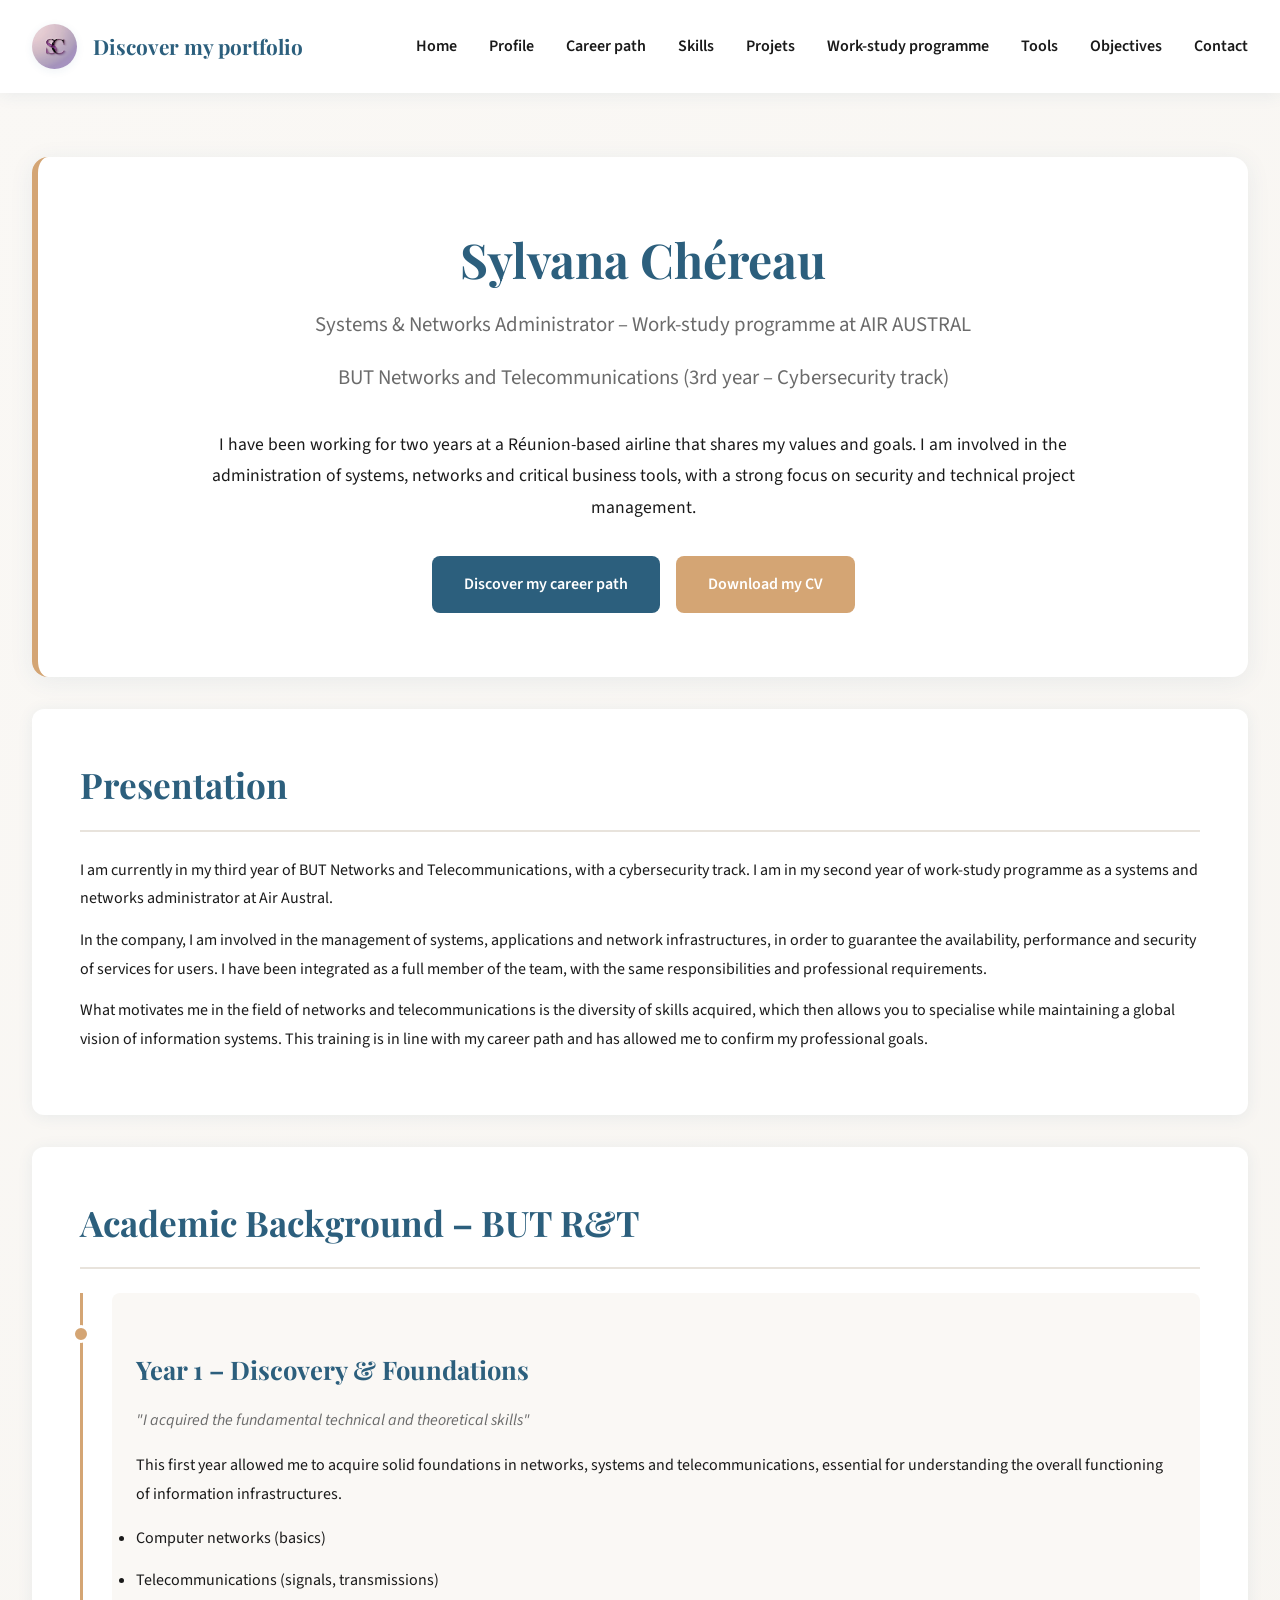
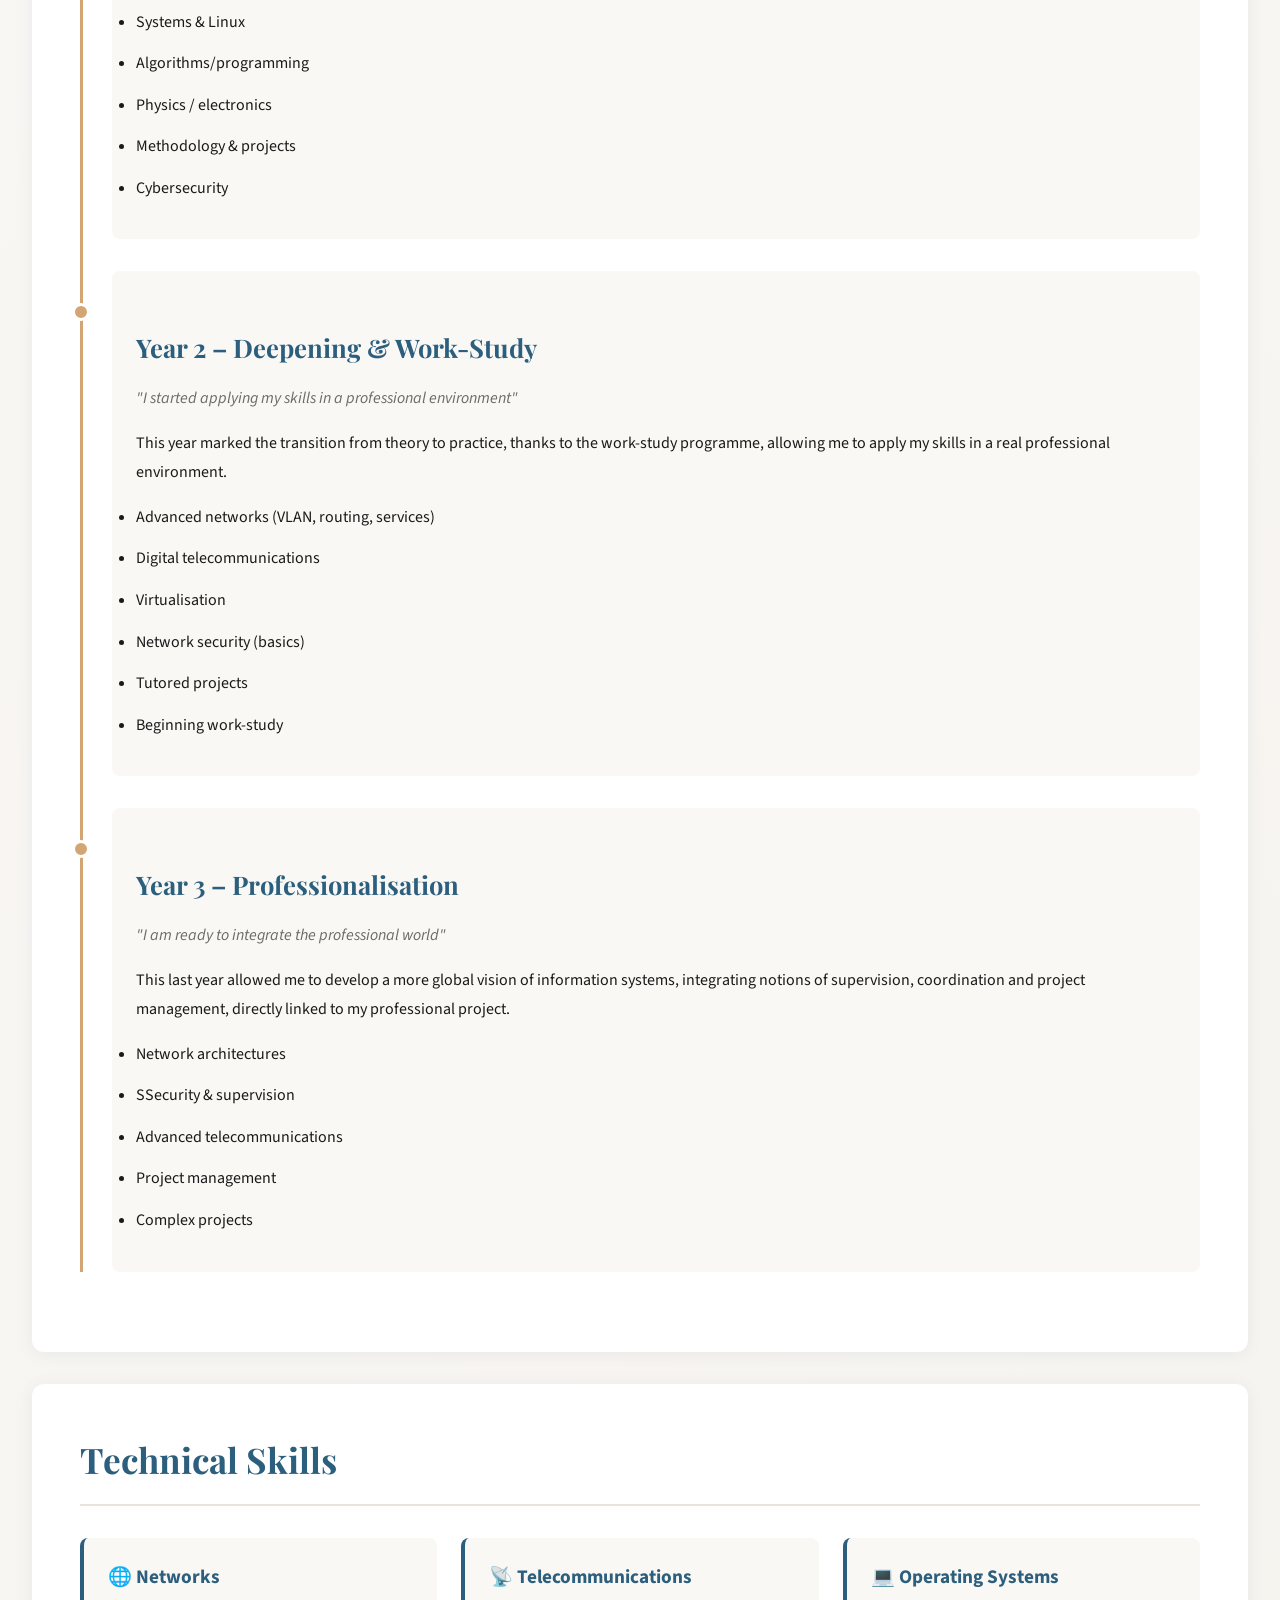
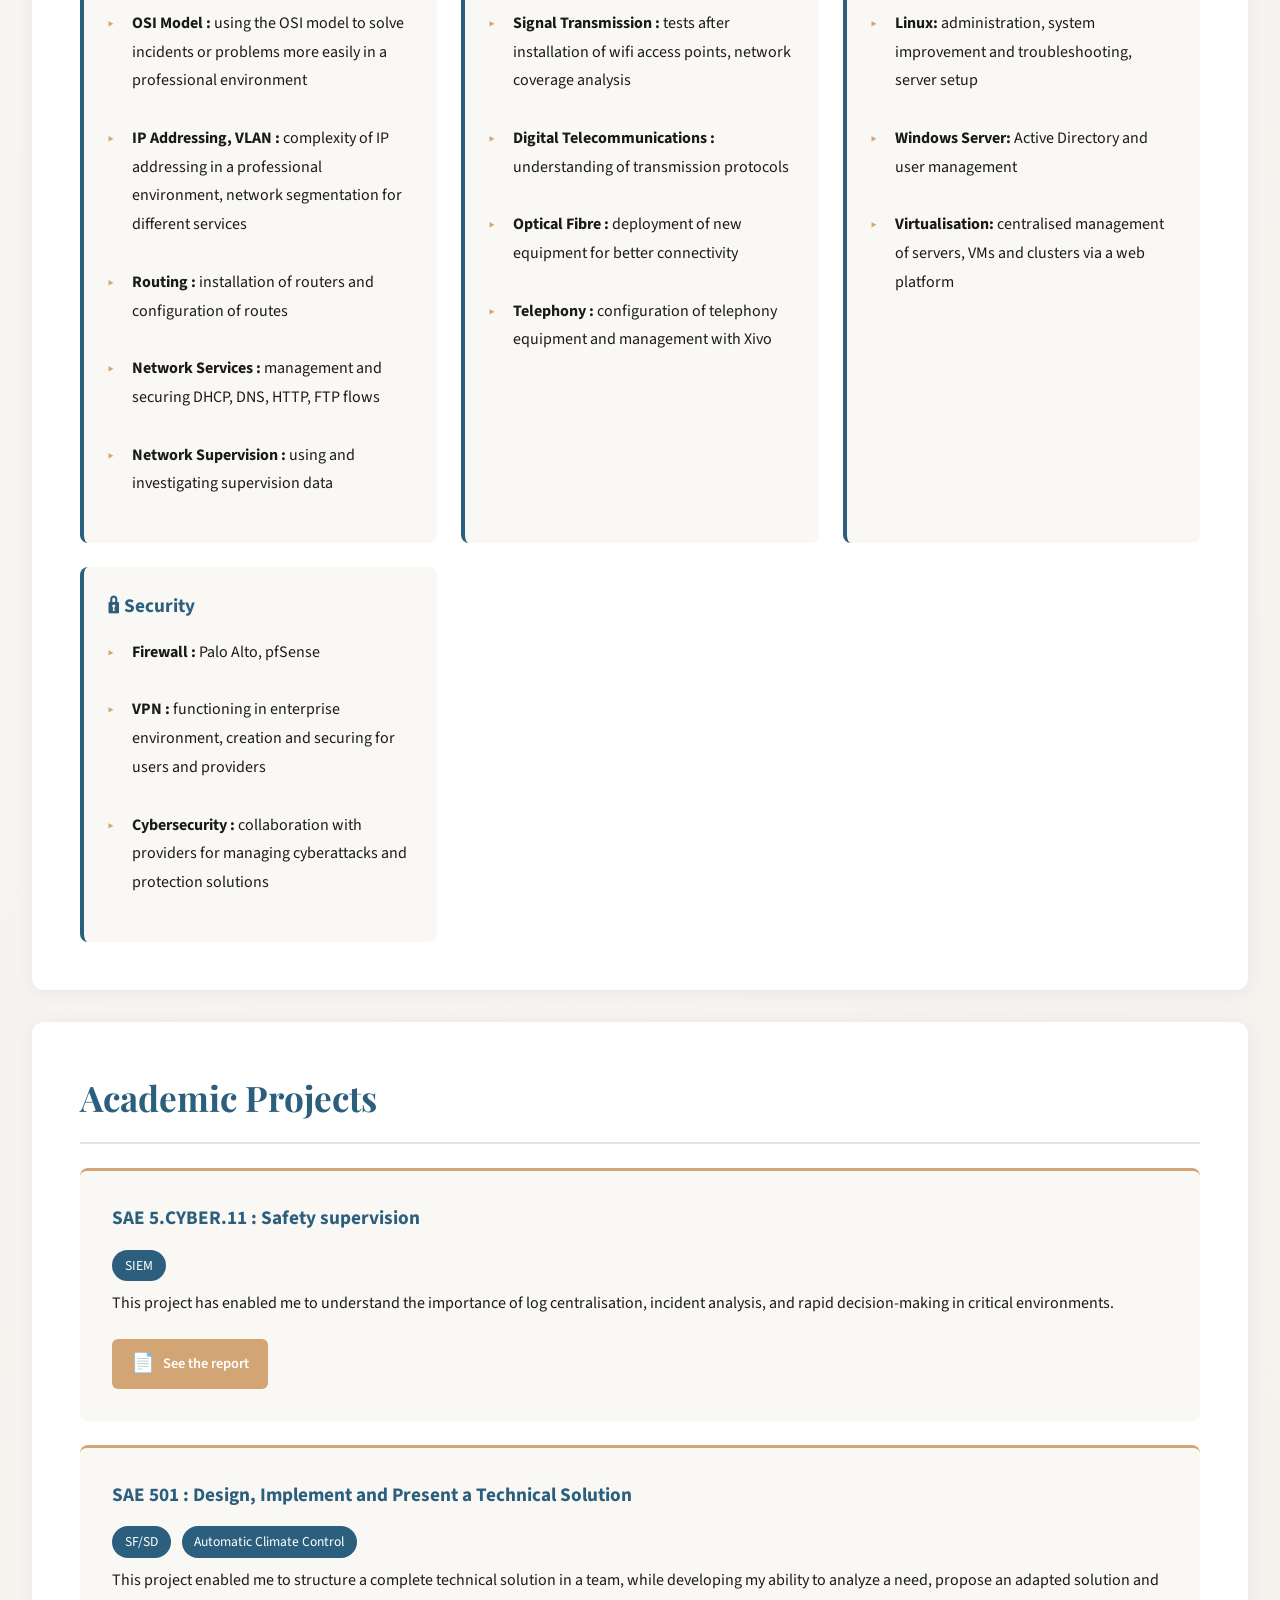
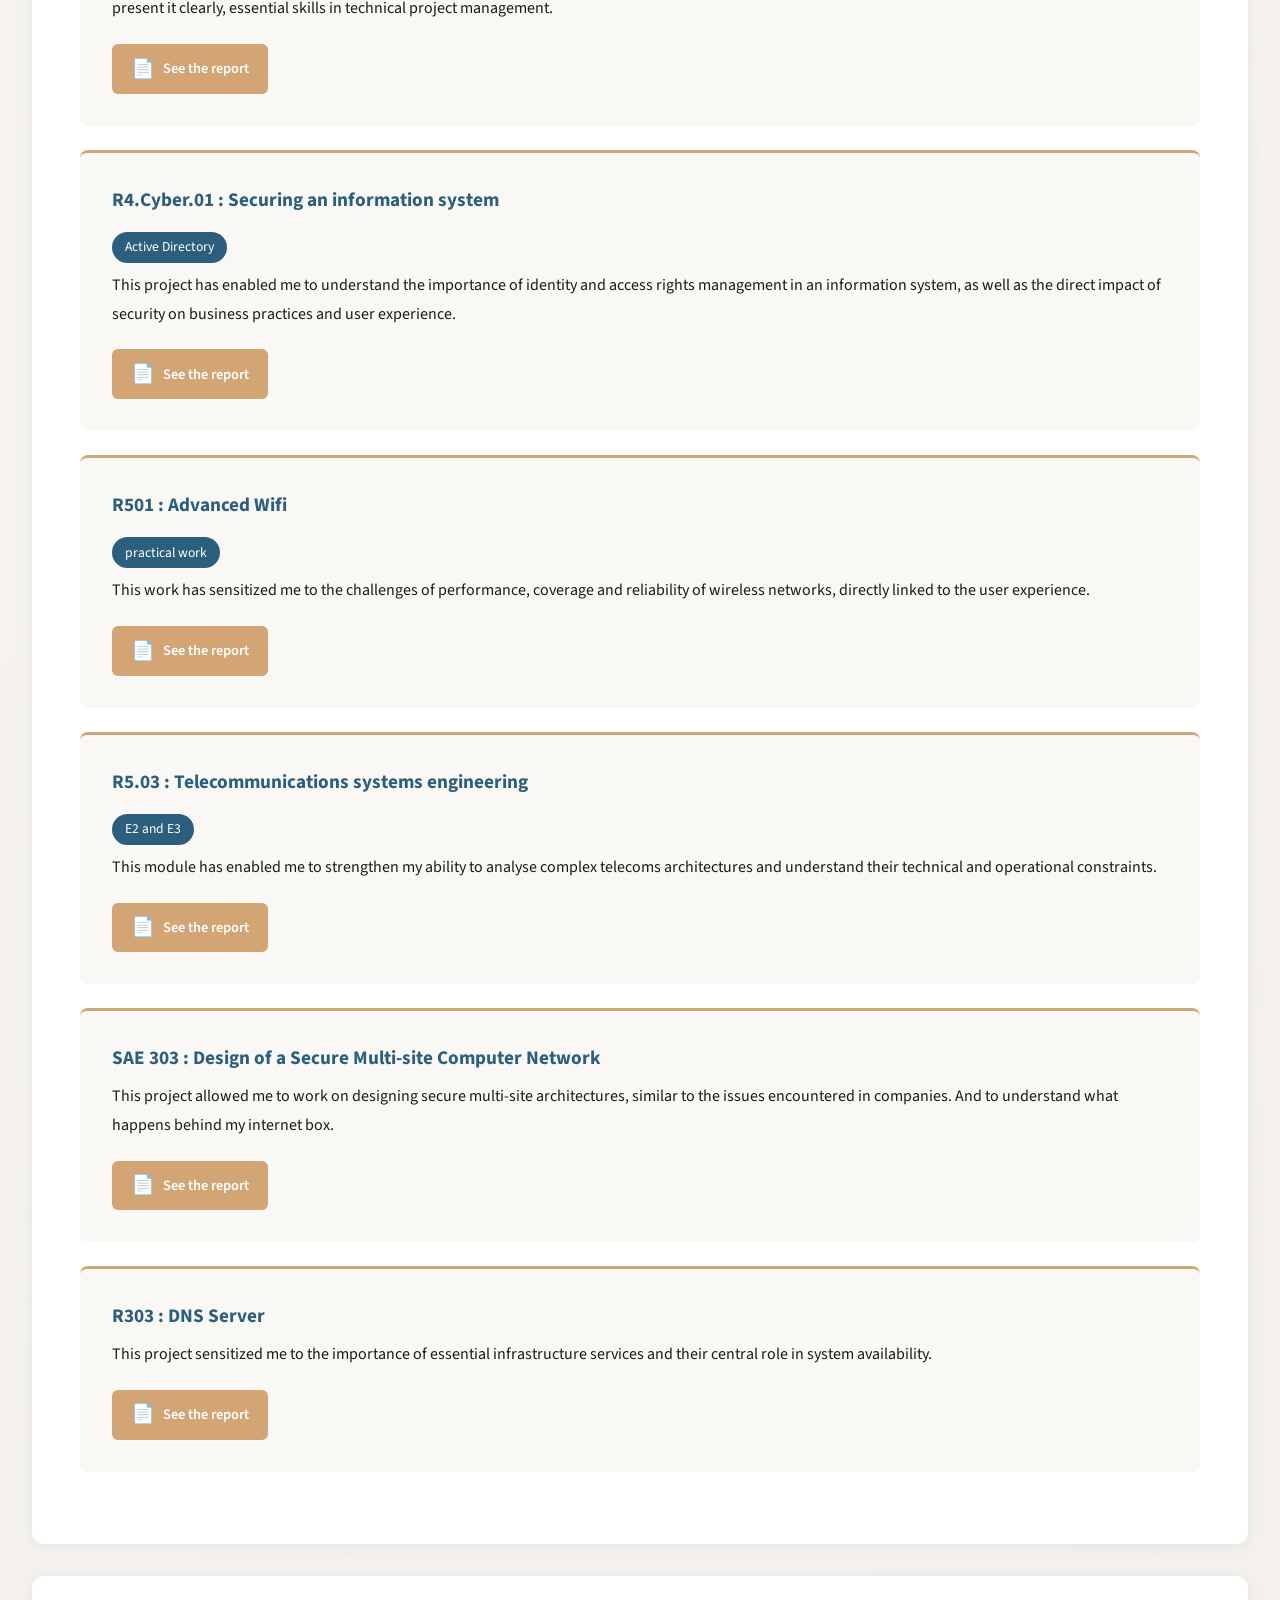
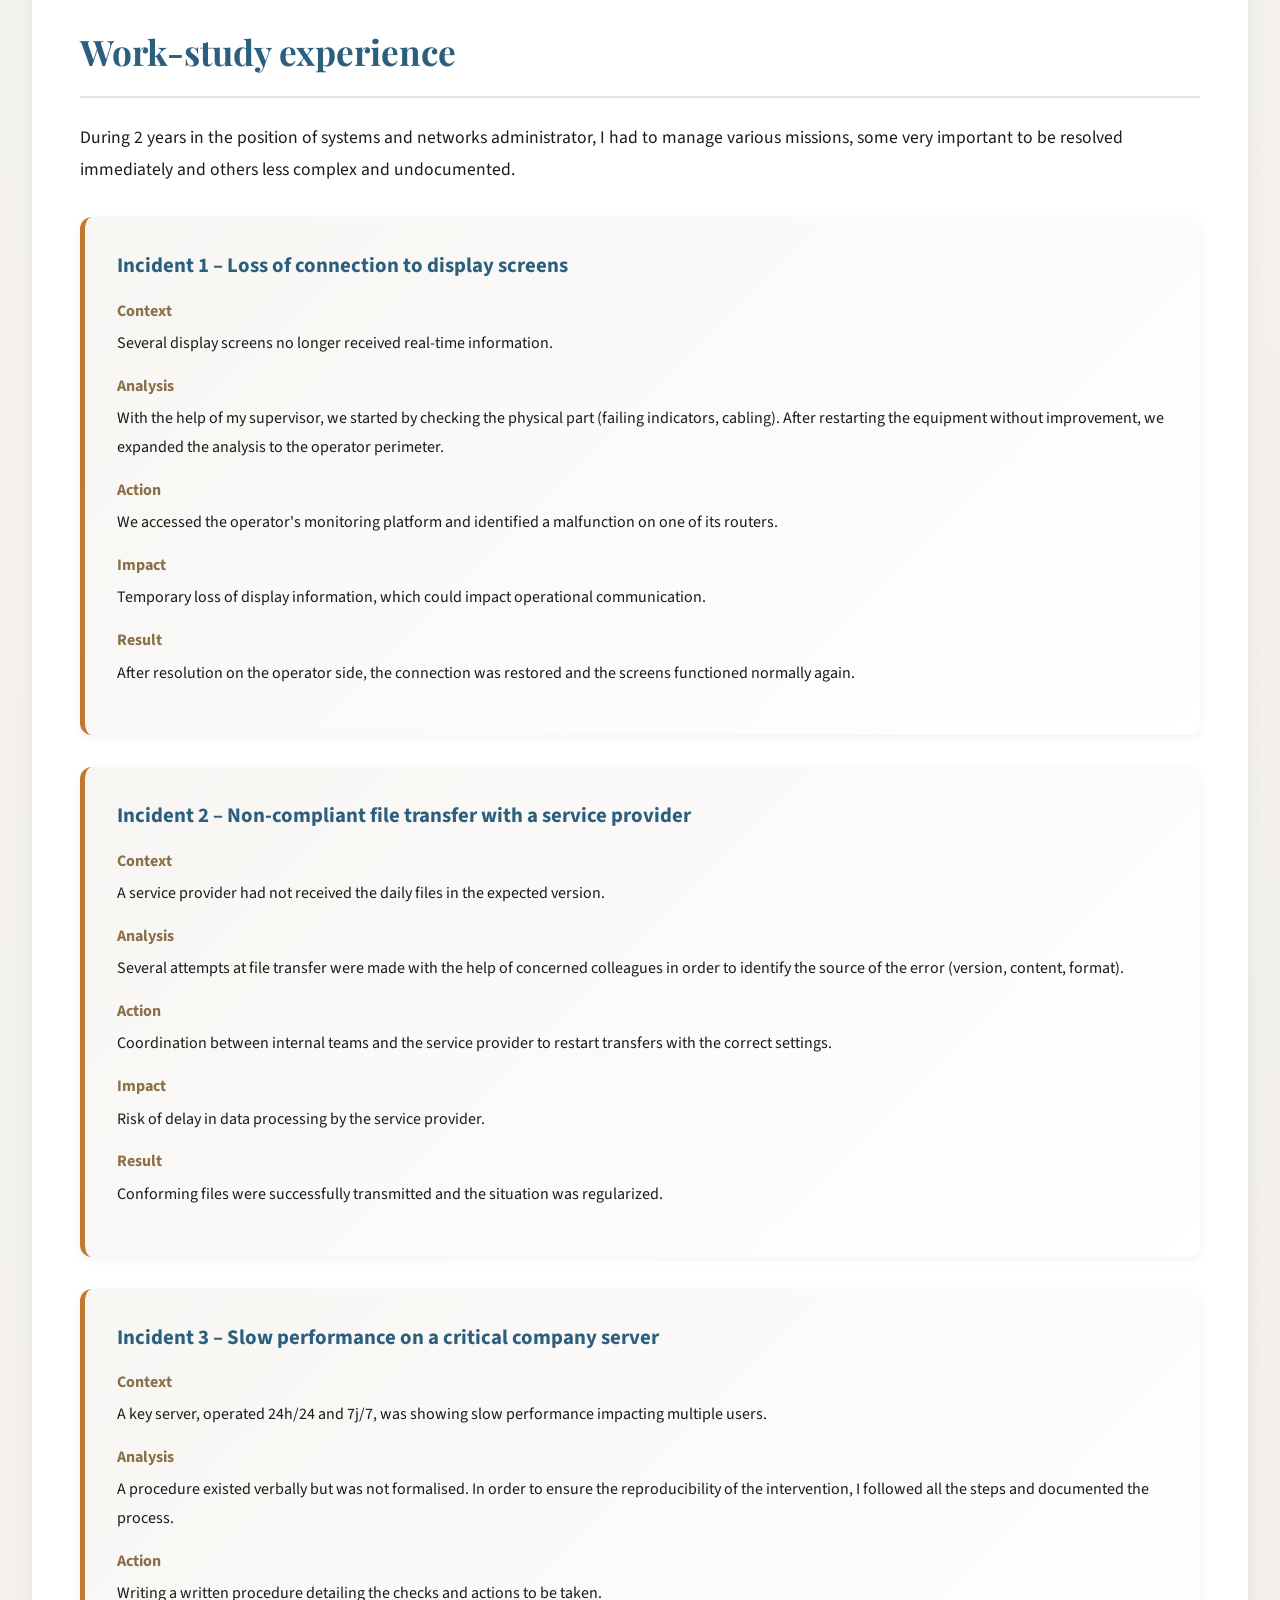
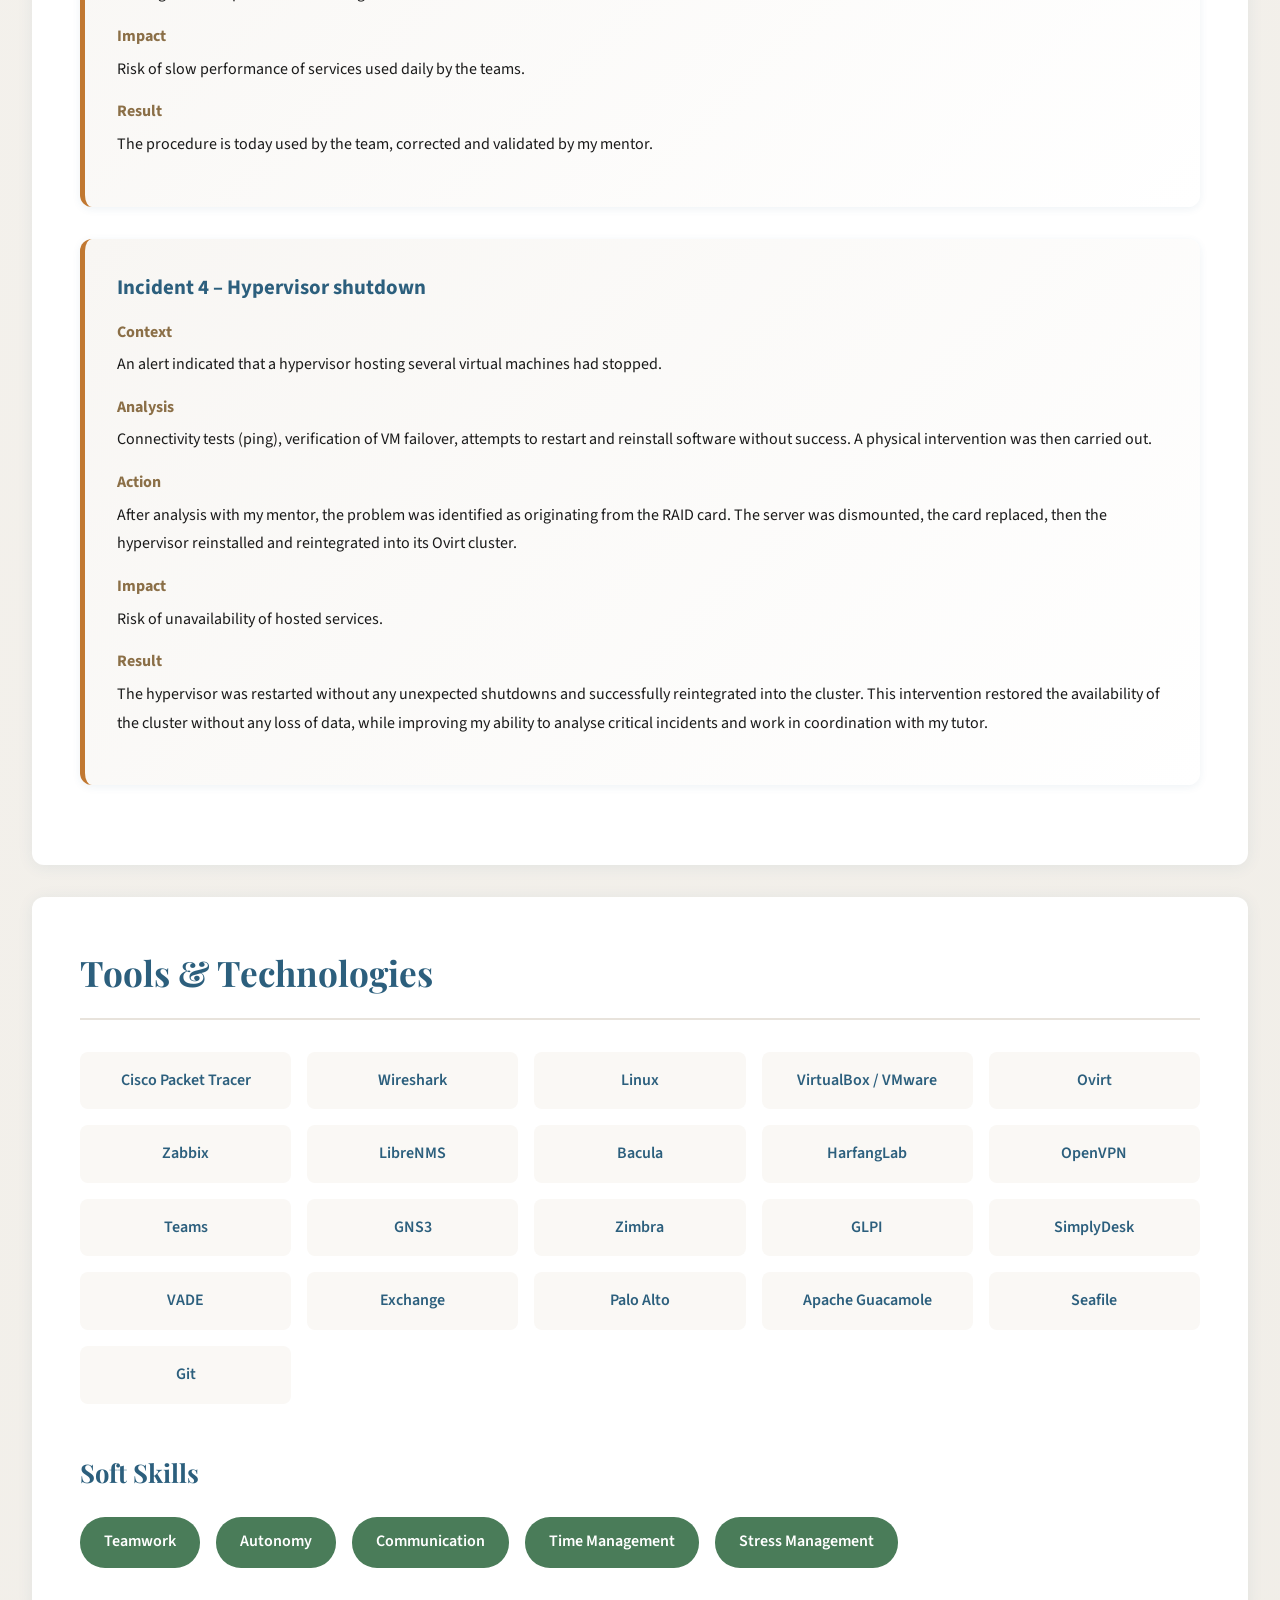
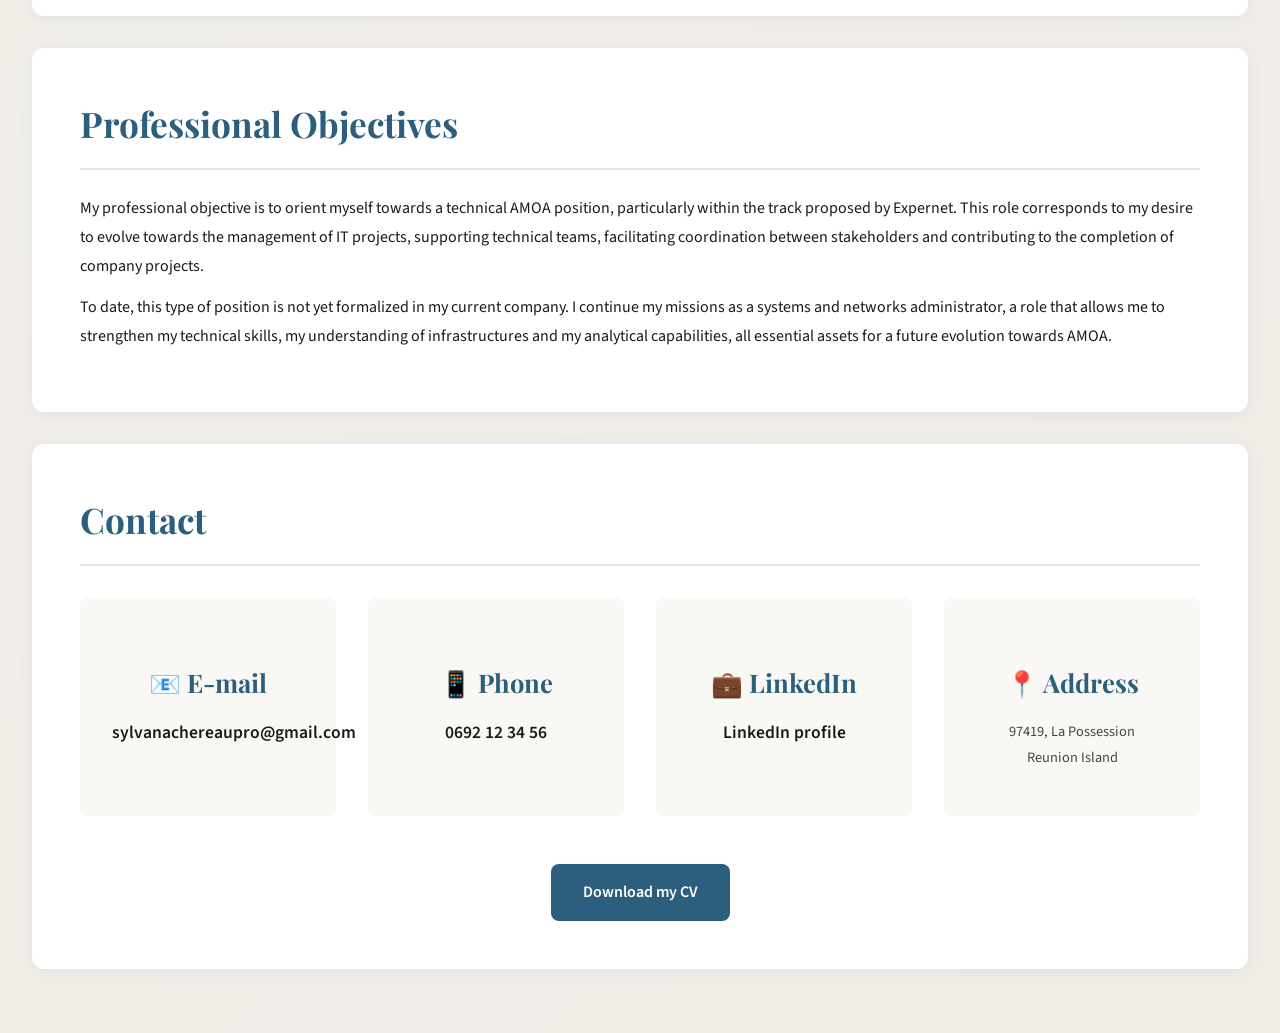
==== Portfolio/my_portfolio.html @ 50318089 "Add files via upload" ====
<!DOCTYPE html>
<html lang="fr">
<head>
    <meta charset="UTF-8">
    <meta name="viewport" content="width=device-width, initial-scale=1.0">
    <title>Sylvana Chéreau - Wallet</title>
    <link href="https://fonts.googleapis.com/css2?family=Playfair+Display:wght@400;700&family=Source+Sans+3:wght@300;400;600;700&display=swap" rel="stylesheet">
    <style>
        :root {
            --primary: #2c5f7d;
            --secondary: #d4a574;
            --accent: #8b6f47;
            --bg-light: #faf8f5;
            --bg-card: #ffffff;
            --text-dark: #1a1a1a;
            --text-muted: #6b6b6b;
            --border: #e8e3dc;
            --shadow: rgba(44, 95, 125, 0.08);
            --success: #4a7c59;
            --warning: #c17831;
        }

        * {
            margin: 0;
            padding: 0;
            box-sizing: border-box;
        }

        body {
            font-family: 'Source Sans 3', sans-serif;
            background: linear-gradient(135deg, var(--bg-light) 0%, #f0ede7 100%);
            color: var(--text-dark);
            line-height: 1.6;
        }

        .container {
            max-width: 1400px;
            margin: 0 auto;
            padding: 2rem;
        }

        /* Navigation */
        nav {
            background: var(--bg-card);
            padding: 1.5rem 2rem;
            box-shadow: 0 2px 16px var(--shadow);
            position: sticky;
            top: 0;
            z-index: 1000;
            animation: slideDown 0.6s ease-out;
        }

        @keyframes slideDown {
            from { opacity: 0; transform: translateY(-30px); }
            to { opacity: 1; transform: translateY(0); }
        }

        nav .nav-content {
            max-width: 1400px;
            margin: 0 auto;
            display: flex;
            justify-content: space-between;
            align-items: center;
            flex-wrap: wrap;
            gap: 1rem;
        }

        nav .logo {
            display: flex;
            align-items: center;
            gap: 1rem;
        }

        nav .logo img {
            height: 45px;
            width: 45px;
            object-fit: cover;
            border-radius: 50%;
            box-shadow: 0 2px 8px var(--shadow);
        }

        nav .logo::after {
            content: 'Discover my portfolio';
            font-family: 'Playfair Display', serif;
            font-size: 1.3rem;
            color: var(--primary);
            font-weight: 700;
        }

        nav ul {
            list-style: none;
            display: flex;
            gap: 2rem;
            flex-wrap: wrap;
        }

        nav a {
            color: var(--text-dark);
            text-decoration: none;
            font-weight: 600;
            transition: color 0.3s ease;
        }

        nav a:hover {
            color: var(--primary);
        }

        /* Hero Section */
        .hero {
            background: var(--bg-card);
            padding: 4rem 3rem;
            border-radius: 16px;
            box-shadow: 0 4px 24px var(--shadow);
            margin: 2rem 0;
            border-left: 6px solid var(--secondary);
            text-align: center;
            animation: fadeIn 0.6s ease-out;
        }

        @keyframes fadeIn {
            from { opacity: 0; transform: translateY(20px); }
            to { opacity: 1; transform: translateY(0); }
        }

        .hero h1 {
            font-family: 'Playfair Display', serif;
            font-size: 3rem;
            color: var(--primary);
            margin-bottom: 0.5rem;
            font-weight: 700;
        }

        .hero .subtitle {
            color: var(--text-muted);
            font-size: 1.3rem;
            margin-bottom: 1rem;
            font-weight: 400;
        }

        .hero .description {
            color: var(--text-dark);
            font-size: 1.1rem;
            max-width: 900px;
            margin: 2rem auto;
            line-height: 1.8;
        }

        .hero-buttons {
            display: flex;
            gap: 1rem;
            justify-content: center;
            flex-wrap: wrap;
            margin-top: 2rem;
        }

        .btn {
            padding: 1rem 2rem;
            border: none;
            border-radius: 8px;
            font-size: 1rem;
            font-weight: 600;
            cursor: pointer;
            transition: all 0.3s ease;
            text-decoration: none;
            display: inline-block;
        }

        .btn-primary {
            background: var(--primary);
            color: white;
        }

        .btn-primary:hover {
            background: #234a5f;
            transform: translateY(-2px);
            box-shadow: 0 4px 16px rgba(44, 95, 125, 0.3);
        }

        .btn-secondary {
            background: var(--secondary);
            color: white;
        }

        .btn-secondary:hover {
            background: var(--accent);
            transform: translateY(-2px);
        }

        /* Sections */
        section {
            background: var(--bg-card);
            padding: 3rem;
            border-radius: 12px;
            box-shadow: 0 2px 16px var(--shadow);
            margin: 2rem 0;
            animation: fadeIn 0.8s ease-out;
        }

        section h2 {
            font-family: 'Playfair Display', serif;
            font-size: 2.2rem;
            color: var(--primary);
            margin-bottom: 1.5rem;
            padding-bottom: 1rem;
            border-bottom: 2px solid var(--border);
        }

        section h3 {
            font-family: 'Playfair Display', serif;
            font-size: 1.6rem;
            color: var(--primary);
            margin: 2rem 0 1rem;
        }

        section h4 {
            font-size: 1.2rem;
            color: var(--accent);
            margin: 1.5rem 0 0.5rem;
        }

        section p, section li {
            margin-bottom: 0.8rem;
            line-height: 1.8;
        }

        /* Timeline for academic path */
        .timeline {
            position: relative;
            padding-left: 2rem;
        }

        .timeline::before {
            content: '';
            position: absolute;
            left: 0;
            top: 0;
            bottom: 0;
            width: 3px;
            background: var(--secondary);
        }

        .timeline-item {
            position: relative;
            padding: 1.5rem;
            margin-bottom: 2rem;
            background: var(--bg-light);
            border-radius: 8px;
        }

        .timeline-item::before {
            content: '';
            position: absolute;
            left: -2.5rem;
            top: 2rem;
            width: 12px;
            height: 12px;
            border-radius: 50%;
            background: var(--secondary);
            border: 3px solid var(--bg-card);
        }

        /* Skills Grid */
        .skills-grid {
            display: grid;
            grid-template-columns: repeat(auto-fit, minmax(300px, 1fr));
            gap: 1.5rem;
            margin-top: 2rem;
        }

        .skill-card {
            background: var(--bg-light);
            padding: 1.5rem;
            border-radius: 8px;
            border-left: 4px solid var(--primary);
        }

        .skill-card h4 {
            color: var(--primary);
            margin-top: 0;
        }

        .skill-card ul {
            list-style: none;
            padding-left: 0;
        }

        .skill-card li {
            padding: 0.5rem 0;
            padding-left: 1.5rem;
            position: relative;
        }

        .skill-card li::before {
            content: '▸';
            position: absolute;
            left: 0;
            color: var(--secondary);
            font-weight: bold;
        }

        /* Project Cards */
        .project-card {
            background: var(--bg-light);
            padding: 2rem;
            border-radius: 8px;
            margin-bottom: 1.5rem;
            border-top: 3px solid var(--secondary);
            transition: all 0.3s ease;
        }

        .project-card:hover {
            transform: translateY(-3px);
            box-shadow: 0 4px 16px var(--shadow);
        }

        .project-card h4 {
            color: var(--primary);
            margin-top: 0;
        }

        .project-tag {
            display: inline-block;
            padding: 0.3rem 0.8rem;
            background: var(--primary);
            color: white;
            border-radius: 20px;
            font-size: 0.85rem;
            margin: 0.5rem 0.5rem 0.5rem 0;
        }

        /* Incident Cards */
        .incident-card {
            background: linear-gradient(135deg, #f8f6f3 0%, #ffffff 100%);
            padding: 2rem;
            border-radius: 12px;
            margin-bottom: 2rem;
            border-left: 5px solid var(--warning);
            box-shadow: 0 2px 8px var(--shadow);
        }

        .incident-card h4 {
            color: var(--primary);
            margin-top: 0;
            font-size: 1.3rem;
        }

        .incident-section {
            margin: 1rem 0;
        }

        .incident-section strong {
            color: var(--accent);
            display: block;
            margin-bottom: 0.3rem;
        }

        /* Tools Grid */
        .tools-grid {
            display: grid;
            grid-template-columns: repeat(auto-fill, minmax(180px, 1fr));
            gap: 1rem;
            margin-top: 2rem;
        }

        .tool-item {
            background: var(--bg-light);
            padding: 1rem;
            border-radius: 8px;
            text-align: center;
            font-weight: 600;
            color: var(--primary);
            transition: all 0.3s ease;
        }

        .tool-item:hover {
            background: var(--primary);
            color: white;
            transform: scale(1.05);
        }

        /* Soft Skills */
        .soft-skills {
            display: flex;
            flex-wrap: wrap;
            gap: 1rem;
            margin-top: 1.5rem;
        }

        .soft-skill-badge {
            padding: 0.8rem 1.5rem;
            background: var(--success);
            color: white;
            border-radius: 25px;
            font-weight: 600;
        }

        /* Contact Section */
        .contact-info {
            display: grid;
            grid-template-columns: repeat(auto-fit, minmax(250px, 1fr));
            gap: 2rem;
            margin-top: 2rem;
        }

        .contact-card {
            background: var(--bg-light);
            padding: 2rem;
            border-radius: 8px;
            text-align: center;
            transition: all 0.3s ease;
        }

        .contact-card:hover {
            background: var(--primary);
            color: white;
        }

        .contact-card a {
            color: inherit;
            text-decoration: none;
            font-weight: 600;
            font-size: 1.1rem;
        }

        .contact-card p {
            margin-top: 0.5rem;
            font-size: 0.9rem;
            opacity: 0.8;
        }

        /* Responsive */
        @media (max-width: 768px) {
            .hero h1 {
                font-size: 2rem;
            }

            .hero .subtitle {
                font-size: 1.1rem;
            }

            section {
                padding: 2rem;
            }

            section h2 {
                font-size: 1.8rem;
            }

            nav ul {
                gap: 1rem;
            }
        }

        /* Smooth scrolling */
        html {
            scroll-behavior: smooth;
        }

        /* Scroll offset for sticky nav */
        section {
            scroll-margin-top: 100px;
        }

        /* Hidden sections for navigation */
        .hidden {
            display: none;
        }

        /* PDF Button */
        .pdf-btn {
            display: inline-flex;
            align-items: center;
            gap: 0.5rem;
            padding: 0.6rem 1.2rem;
            background: var(--secondary);
            color: white;
            text-decoration: none;
            border-radius: 6px;
            font-size: 0.9rem;
            font-weight: 600;
            transition: all 0.3s ease;
            margin-top: 0.5rem;
        }

        .pdf-btn:hover {
            background: var(--accent);
            transform: translateY(-2px);
            box-shadow: 0 4px 12px rgba(212, 165, 116, 0.4);
        }

        .pdf-btn::before {
            content: '📄';
            font-size: 1.2rem;
        }
    </style>
</head>
<body>
    <nav>
        <div class="nav-content">
            <div class="logo">
                <img src="img/logo.png" alt="Logo Sylvana Chéreau">
            </div>
            <ul>
                <li><a href="#accueil">Home</a></li>
                <li><a href="#profil">Profile</a></li>
                <li><a href="#parcours">Career path</a></li>
                <li><a href="#competences">Skills</a></li>
                <li><a href="#projets">Projets</a></li>
                <li><a href="#alternance">Work-study programme</a></li>
                <li><a href="#outils">Tools</a></li>
                <li><a href="#objectifs">Objectives</a></li>
                <li><a href="#contact">Contact</a></li>
            </ul>
        </div>
    </nav>

    <div class="container">
        <!-- Hero Section -->
        <section id="accueil" class="hero">
            <h1>Sylvana Chéreau</h1>
            <p class="subtitle">Systems & Networks Administrator – Work-study programme at AIR AUSTRAL</p>
            <p class="subtitle">BUT Networks and Telecommunications (3rd year – Cybersecurity track)</p>
            
            <p class="description">
                I have been working for two years at a Réunion-based airline that shares my values and goals. I am involved in the administration of systems, 
                networks and critical business tools, with a strong focus on security and technical project management.
            </p>

            <div class="hero-buttons">
                <a href="#profil" class="btn btn-primary">Discover my career path</a>
                <a href="PDF/Sylvana_CHEREAU_CV.pdf" class="btn btn-secondary" download>Download my CV</a>
            </div>
        </section>

        <!-- Profil -->
        <section id="profil">
            <h2>Presentation</h2>
            <p>
                I am currently in my third year of BUT Networks and Telecommunications, with a cybersecurity track. 
                I am in my second year of work-study programme as a systems and networks administrator at Air Austral.
            </p>
            <p>
                In the company, I am involved in the management of systems, applications and network infrastructures, 
                in order to guarantee the availability, performance and security of services for users. 
                I have been integrated as a full member of the team, with the same responsibilities and professional requirements.
            </p>
            <p>
                What motivates me in the field of networks and telecommunications is the diversity of skills acquired, 
                which then allows you to specialise while maintaining a global vision of information systems. 
                This training is in line with my career path and has allowed me to confirm my professional goals.
            </p>
        </section>

        <!-- Parcours Académique -->
        <section id="parcours">
            <h2>Academic Background – BUT R&T</h2>
            
            <div class="timeline">
                <div class="timeline-item">
                    <h3>Year 1 – Discovery & Foundations</h3>
                    <p style="color: var(--text-muted); font-style: italic; margin-bottom: 1rem;">
                        "I acquired the fundamental technical and theoretical skills"
                    </p>
                    <p>
                        This first year allowed me to acquire solid foundations in networks, systems and telecommunications, 
                        essential for understanding the overall functioning of information infrastructures.
                    </p>
                    <ul style="margin-top: 1rem;">
                        <li>Computer networks (basics)</li>
                        <li>Telecommunications (signals, transmissions)</li>
                        <li>Systems & Linux</li>
                        <li>Algorithms/programming</li>
                        <li>Physics / electronics</li>
                        <li>Methodology & projects</li>
                        <li>Cybersecurity</li>
                    </ul>
                </div>

                <div class="timeline-item">
                    <h3>Year 2 – Deepening & Work-Study</h3>
                    <p style="color: var(--text-muted); font-style: italic; margin-bottom: 1rem;">
                        "I started applying my skills in a professional environment"
                    </p>
                    <p>This year marked the transition from theory to practice, thanks to the work-study programme, 
                        allowing me to apply my skills in a real professional environment.
                        
                    </p>
                    <ul style="margin-top: 1rem;">
                        <li>Advanced networks (VLAN, routing, services)</li>
                        <li>Digital telecommunications</li>
                        <li>Virtualisation</li>
                        <li>Network security (basics)</li>
                        <li>Tutored projects</li>
                        <li>Beginning work-study</li>
                    </ul>
                </div>

                <div class="timeline-item">
                    <h3>Year 3 – Professionalisation</h3>
                    <p style="color: var(--text-muted); font-style: italic; margin-bottom: 1rem;">
                        "I am ready to integrate the professional world"
                    </p>
                    <p>
                        This last year allowed me to develop a more global vision of information systems, 
                        integrating notions of supervision, coordination and project management, 
                        directly linked to my professional project.
                    </p>
                    <ul style="margin-top: 1rem;">
                        <li>Network architectures</li>
                        <li>SSecurity & supervision</li>
                        <li>Advanced telecommunications</li>
                        <li>Project management</li>
                        <li>Complex projects</li>
                    </ul>
                </div>
            </div>
        </section>

        <!-- Compétences Techniques -->
        <section id="competences">
            <h2>Technical Skills</h2>
            
            <div class="skills-grid">
                <div class="skill-card">
                    <h4>🌐 Networks</h4>
                    <ul>
                        <li><strong>OSI Model :</strong> using the OSI model to solve incidents or problems more easily in a professional environment</li>
                        <li><strong>IP Addressing, VLAN :</strong> complexity of IP addressing in a professional environment, network segmentation for different services</li>
                        <li><strong>Routing :</strong> installation of routers and configuration of routes</li>
                        <li><strong>Network Services :</strong> management and securing DHCP, DNS, HTTP, FTP flows</li>
                        <li><strong>Network Supervision :</strong> using and investigating supervision data</li>
                    </ul>
                </div>

                <div class="skill-card">
                    <h4>📡 Telecommunications</h4>
                    <ul>
                        <li><strong>Signal Transmission :</strong> tests after installation of wifi access points, network coverage analysis</li>
                        <li><strong>Digital Telecommunications :</strong> understanding of transmission protocols</li>
                        <li><strong>Optical Fibre :</strong> deployment of new equipment for better connectivity</li>
                        <li><strong>Telephony :</strong> configuration of telephony equipment and management with Xivo</li>
                    </ul>
                </div>

                <div class="skill-card">
                    <h4>💻 Operating Systems</h4>
                    <ul>
                        <li><strong>Linux:</strong> administration, system improvement and troubleshooting, server setup</li>
                        <li><strong>Windows Server:</strong> Active Directory and user management</li>
                        <li><strong>Virtualisation:</strong> centralised management of servers, VMs and clusters via a web platform</li>
                    </ul>
                </div>

                <div class="skill-card">
                    <h4>🔒 Security</h4>
                    <ul>
                        <li><strong>Firewall :</strong> Palo Alto, pfSense</li>
                        <li><strong>VPN :</strong> functioning in enterprise environment, creation and securing for users and providers</li>
                        <li><strong>Cybersecurity :</strong> collaboration with providers for managing cyberattacks and protection solutions</li>
                    </ul>
                </div>
            </div>
        </section>

        <!-- Projets Académiques -->
        <section id="projets">
            <h2>Academic Projects</h2>

            <div class="project-card">
                <h4>SAE 5.CYBER.11 : Safety supervision</h4>
                <div>
                    <span class="project-tag">SIEM</span>
                </div>
                <p>
                    This project has enabled me to understand the importance of log centralisation, 
                    incident analysis, and rapid decision-making in critical environments.
                </p>
                <a href="PDF/SAE.5.CYBER.11_Supervision_de_la_securite.pdf" class="pdf-btn" target="_blank">See the report</a>
            </div>

            <div class="project-card">
                <h4>SAE 501 : Design, Implement and Present a Technical Solution</h4>
                <div>
                    <span class="project-tag">SF/SD</span>
                    <span class="project-tag">Automatic Climate Control</span>
                </div>
                <p>
                    This project enabled me to structure a complete technical solution in a team, 
                    while developing my ability to analyze a need, propose an adapted solution and 
                    present it clearly, essential skills in technical project management.
                </p>
                <a href="PDF/SFST.pdf" class="pdf-btn" target="_blank">See the report</a>
            </div>

            <div class="project-card">
                <h4>R4.Cyber.01 : Securing an information system</h4>
                <div>
                    <span class="project-tag">Active Directory</span>
                </div>
                <p>
                    This project has enabled me to understand the importance of identity and 
                    access rights management in an information system, as well as the direct impact of 
                    security on business practices and user experience.
                </p>
                <a href="PDF/SAE401_AD.pdf" class="pdf-btn" target="_blank">See the report</a>
            </div>

            <div class="project-card">
                <h4>R501 : Advanced Wifi</h4>
                <div>
                    <span class="project-tag">practical work</span>
                </div>
                <p>
                    This work has sensitized me to the challenges of performance, coverage and 
                    reliability of wireless networks, directly linked to the user experience.
                </p>
                <a href="PDF/R501_WifiAvance.pdf" class="pdf-btn" target="_blank">See the report</a>
            </div>

            <div class="project-card">
                <h4>R5.03 : Telecommunications systems engineering</h4>
                <div>
                    <span class="project-tag">E2 and E3</span>
                </div>
                <p>
                    This module has enabled me to strengthen my ability to analyse complex telecoms architectures 
                    and understand their technical and operational constraints.
                </p>
                <a href="PDF/Sylvana_CHEREAU_R503_TPE2E3_ INGÉNIERIE_DE_SYSTÈMES_TÉLÉCOMS.pdf" class="pdf-btn" target="_blank">See the report</a>
            </div>

            <div class="project-card">
                <h4>SAE 303 : Design of a Secure Multi-site Computer Network</h4>
                <p>
                    This project allowed me to work on designing secure multi-site architectures, 
                    similar to the issues encountered in companies. And to understand what happens 
                    behind my internet box.
                </p>
                <a href="PDF/SAE303_Conception_Réseau_Informatique_Sécurisé_Multi-sites.pdf" class="pdf-btn" target="_blank">See the report</a>
            </div>

            <div class="project-card">
                <h4>R303 : DNS Server</h4>
                <p>
                    This project sensitized me to the importance of essential infrastructure services 
                    and their central role in system availability.
                </p>
                <a href="PDF/R303_TP_SylvanaCHEREAU_Rapport.pdf" class="pdf-btn" target="_blank">See the report</a>
            </div>
        </section>

        <!-- Expérience en Alternance -->
        <section id="alternance">
            <h2>Work-study experience</h2>
            
            <p style="font-size: 1.1rem; margin-bottom: 2rem;">
                During 2 years in the position of systems and networks administrator, I had to manage various missions, 
                some very important to be resolved immediately and others less complex and undocumented.
            </p>

            <div class="incident-card">
                <h4>Incident 1 – Loss of connection to display screens</h4>
                
                <div class="incident-section">
                    <strong>Context</strong>
                    <p>Several display screens no longer received real-time information.</p>
                </div>

                <div class="incident-section">
                    <strong>Analysis</strong>
                    <p>
                        With the help of my supervisor, we started by checking the physical part 
                        (failing indicators, cabling). After restarting the equipment without improvement, 
                        we expanded the analysis to the operator perimeter.
                    </p>
                </div>

                <div class="incident-section">
                    <strong>Action</strong>
                    <p>
                        We accessed the operator's monitoring platform and identified a malfunction on one of its routers.
                    </p>
                </div>

                <div class="incident-section">
                    <strong>Impact</strong>
                    <p>
                        Temporary loss of display information, which could impact operational communication.
                    </p>
                </div>

                <div class="incident-section">
                    <strong>Result</strong>
                    <p>
                        After resolution on the operator side, the connection was restored and the screens functioned normally again.
                    </p>
                </div>
            </div>

            <div class="incident-card">
                <h4>Incident 2 – Non-compliant file transfer with a service provider</h4>
                
                <div class="incident-section">
                    <strong>Context</strong>
                    <p>A service provider had not received the daily files in the expected version.</p>
                </div>

                <div class="incident-section">
                    <strong>Analysis</strong>
                    <p>
                        Several attempts at file transfer were made with the help of concerned colleagues 
                        in order to identify the source of the error (version, content, format).
                    </p>
                </div>

                <div class="incident-section">
                    <strong>Action</strong>
                    <p>
                        Coordination between internal teams and the service provider to restart transfers with 
                        the correct settings.
                    </p>
                </div>

                <div class="incident-section">
                    <strong>Impact</strong>
                    <p>Risk of delay in data processing by the service provider.</p>
                </div>

                <div class="incident-section">
                    <strong>Result</strong>
                    <p>Conforming files were successfully transmitted and the situation was regularized.</p>
                </div>
            </div>

            <div class="incident-card">
                <h4>Incident 3 – Slow performance on a critical company server</h4>
                
                <div class="incident-section">
                    <strong>Context</strong>
                    <p>
                        A key server, operated 24h/24 and 7j/7, was showing slow performance impacting multiple users.
                    </p>
                </div>

                <div class="incident-section">
                    <strong>Analysis</strong>
                    <p>
                        A procedure existed verbally but was not formalised. In order to ensure the reproducibility 
                        of the intervention, I followed all the steps and documented the process.
                    </p>
                </div>

                <div class="incident-section">
                    <strong>Action</strong>
                    <p>
                        Writing a written procedure detailing the checks and actions to be taken.
                    </p>
                </div>

                <div class="incident-section">
                    <strong>Impact</strong>
                    <p>Risk of slow performance of services used daily by the teams.</p>
                </div>

                <div class="incident-section">
                    <strong>Result</strong>
                    <p>
                        The procedure is today used by the team, corrected and validated by my mentor.
                    </p>
                </div>
            </div>

            <div class="incident-card">
                <h4>Incident 4 – Hypervisor shutdown</h4>
                
                <div class="incident-section">
                    <strong>Context</strong>
                    <p>An alert indicated that a hypervisor hosting several virtual machines had stopped.</p>
                </div>

                <div class="incident-section">
                    <strong>Analysis</strong>
                    <p>
                        Connectivity tests (ping), verification of VM failover, attempts to restart and reinstall software without success. A physical intervention was then carried out.
                    </p>
                </div>

                <div class="incident-section">
                    <strong>Action</strong>
                    <p>
                        After analysis with my mentor, the problem was identified as originating from the RAID card. 
                        The server was dismounted, the card replaced, then the hypervisor reinstalled and reintegrated 
                        into its Ovirt cluster.
                    </p>
                </div>

                <div class="incident-section">
                    <strong>Impact</strong>
                    <p>Risk of unavailability of hosted services.</p>
                </div>

                <div class="incident-section">
                    <strong>Result</strong>
                    <p>
                        The hypervisor was restarted without any unexpected shutdowns and successfully reintegrated into the cluster. 
                        This intervention restored the availability of the cluster without any loss of data, 
                        while improving my ability to analyse critical incidents and work in coordination 
                        with my tutor.
                    </p>
                </div>
            </div>
        </section>

        <!-- Outils & Technologies -->
        <section id="outils">
            <h2>Tools & Technologies</h2>
            
            <div class="tools-grid">
                <div class="tool-item">Cisco Packet Tracer</div>
                <div class="tool-item">Wireshark</div>
                <div class="tool-item">Linux</div>
                <div class="tool-item">VirtualBox / VMware</div>
                <div class="tool-item">Ovirt</div>
                <div class="tool-item">Zabbix</div>
                <div class="tool-item">LibreNMS</div>
                <div class="tool-item">Bacula</div>
                <div class="tool-item">HarfangLab</div>
                <div class="tool-item">OpenVPN</div>
                <div class="tool-item">Teams</div>
                <div class="tool-item">GNS3</div>
                <div class="tool-item">Zimbra</div>
                <div class="tool-item">GLPI</div>
                <div class="tool-item">SimplyDesk</div>
                <div class="tool-item">VADE</div>
                <div class="tool-item">Exchange</div>
                <div class="tool-item">Palo Alto</div>
                <div class="tool-item">Apache Guacamole</div>
                <div class="tool-item">Seafile</div>
                <div class="tool-item">Git</div>
            </div>

            <h3 style="margin-top: 3rem;">Soft Skills</h3>
            <div class="soft-skills">
                <div class="soft-skill-badge">Teamwork</div>
                <div class="soft-skill-badge">Autonomy</div>
                <div class="soft-skill-badge">Communication</div>
                <div class="soft-skill-badge">Time Management</div>
                <div class="soft-skill-badge">Stress Management</div>
            </div>
        </section>

        <!-- Objectifs Professionnels -->
        <section id="objectifs">
            <h2>Professional Objectives</h2>
            
            <p>
                My professional objective is to orient myself towards a technical AMOA position, 
                particularly within the track proposed by Expernet. This role corresponds to my desire to evolve 
                towards the management of IT projects, supporting technical teams, facilitating coordination 
                between stakeholders and contributing to the completion of company projects.
            </p>
            <p>
                To date, this type of position is not yet formalized in my current company. I continue 
                my missions as a systems and networks administrator, a role that allows me to strengthen 
                my technical skills, my understanding of infrastructures and my analytical capabilities, all 
                essential assets for a future evolution towards AMOA.
            </p>
        </section>

        <!-- Contact -->
        <section id="contact">
            <h2>Contact</h2>
            
            <div class="contact-info">
                <div class="contact-card">
                    <h3>📧 E-mail</h3>
                    <a href="mailto:sylvanachereaupro@gmail.com">sylvanachereaupro@gmail.com</a>
                </div>

                <div class="contact-card">
                    <h3>📱 Phone</h3>
                    <a href="tel:+262692123456">0692 12 34 56</a>
                </div>
                
                <div class="contact-card">
                    <h3>💼 LinkedIn</h3>
                    <a href="https://www.linkedin.com/in/sylvana-chereau-1964212a2/" target="_blank">LinkedIn profile</a>
                </div>
                
                <div class="contact-card">
                    <h3>📍 Address</h3>
                    <p>97419, La Possession<br>Reunion Island</p>
                </div>
            </div>

            <div style="text-align: center; margin-top: 3rem;">
                <a href="PDF/Sylvana_CHEREAU_CV.pdf" class="btn btn-primary" download>Download my CV</a>
            </div>
        </section>
    </div>
</body>
</html>
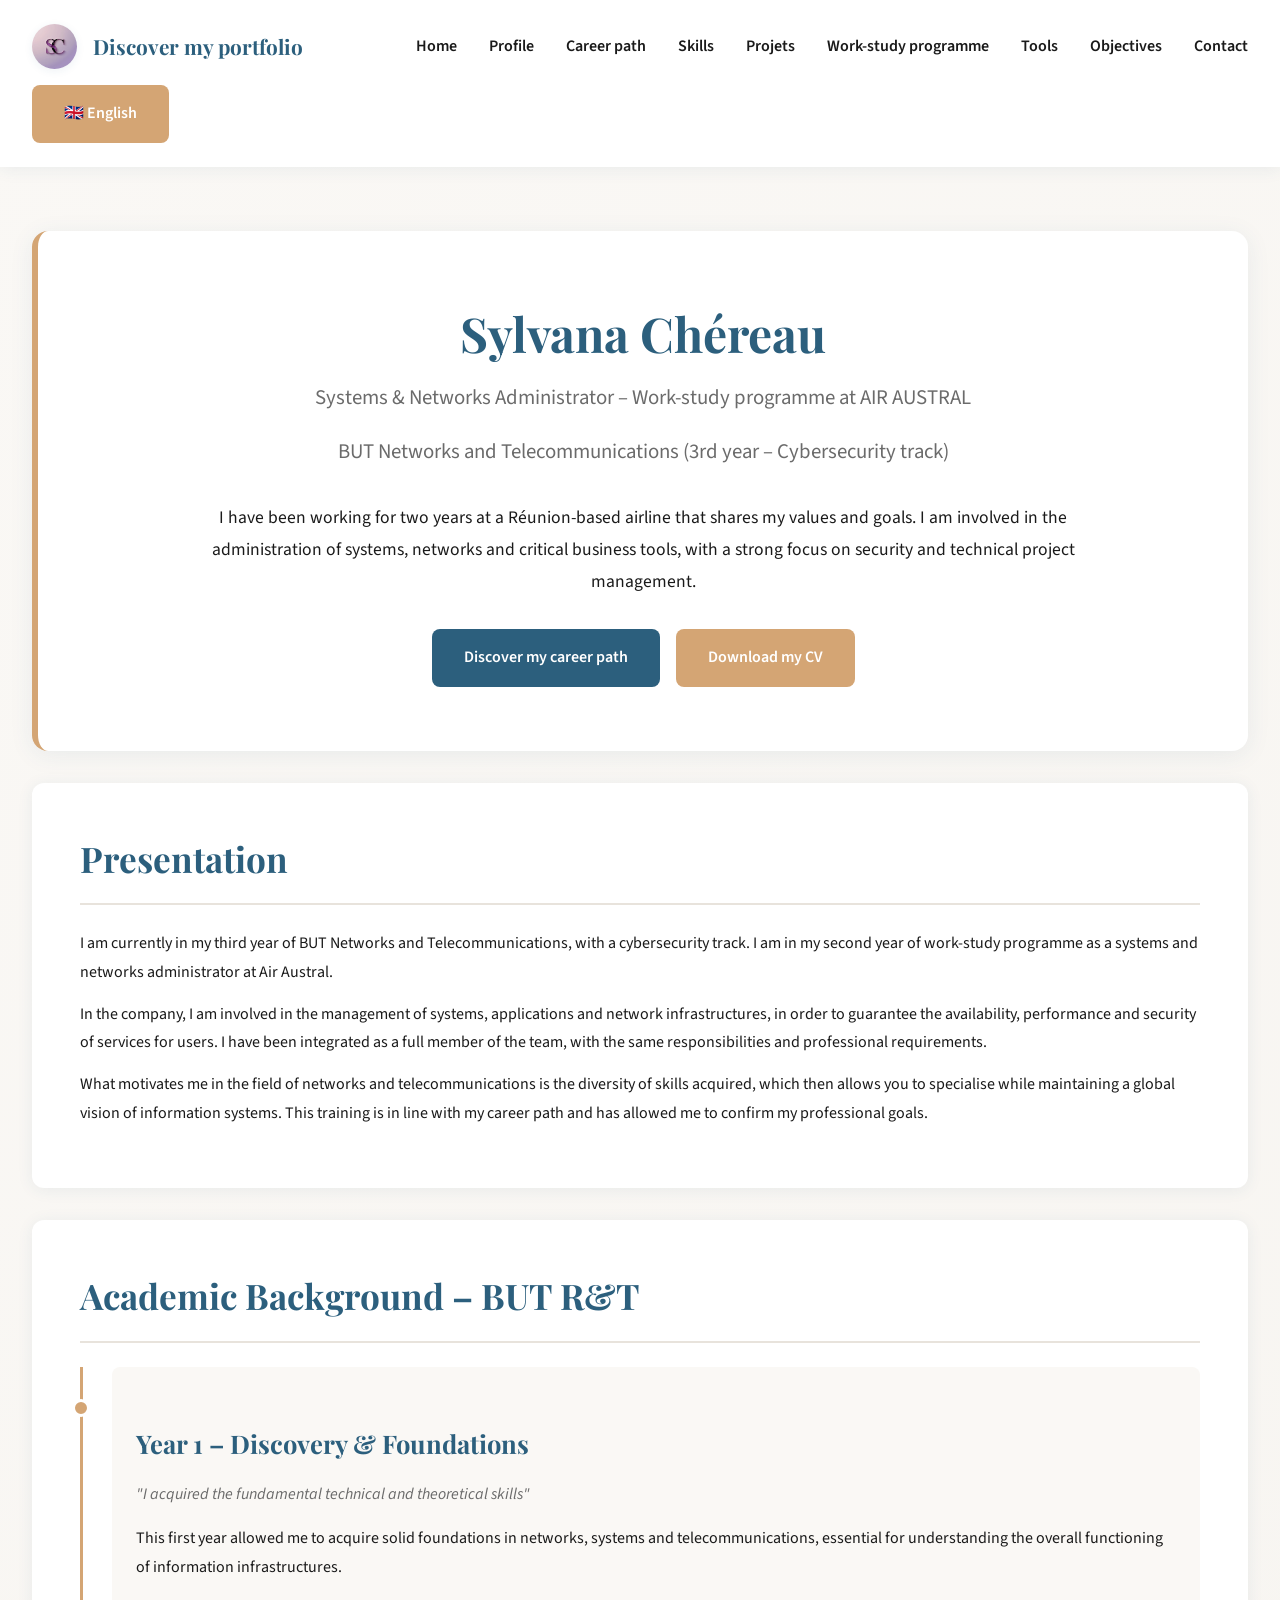
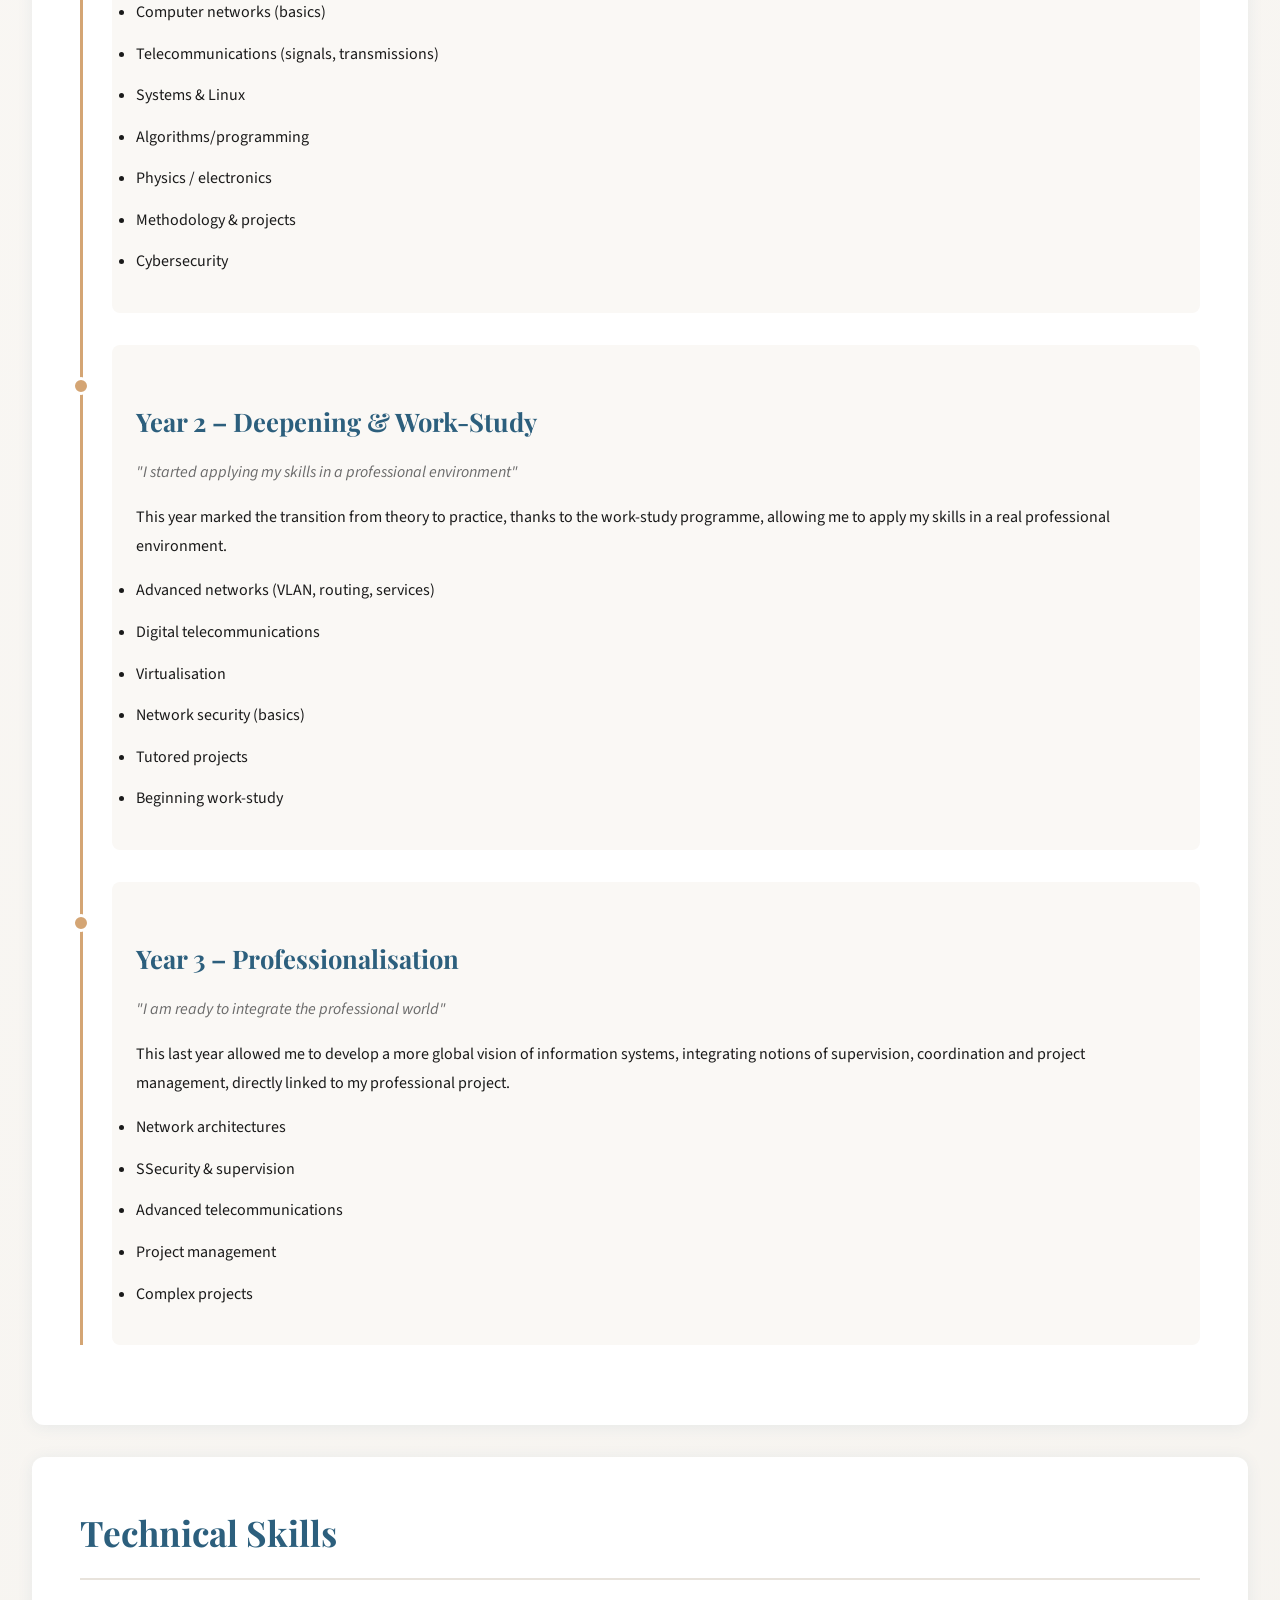
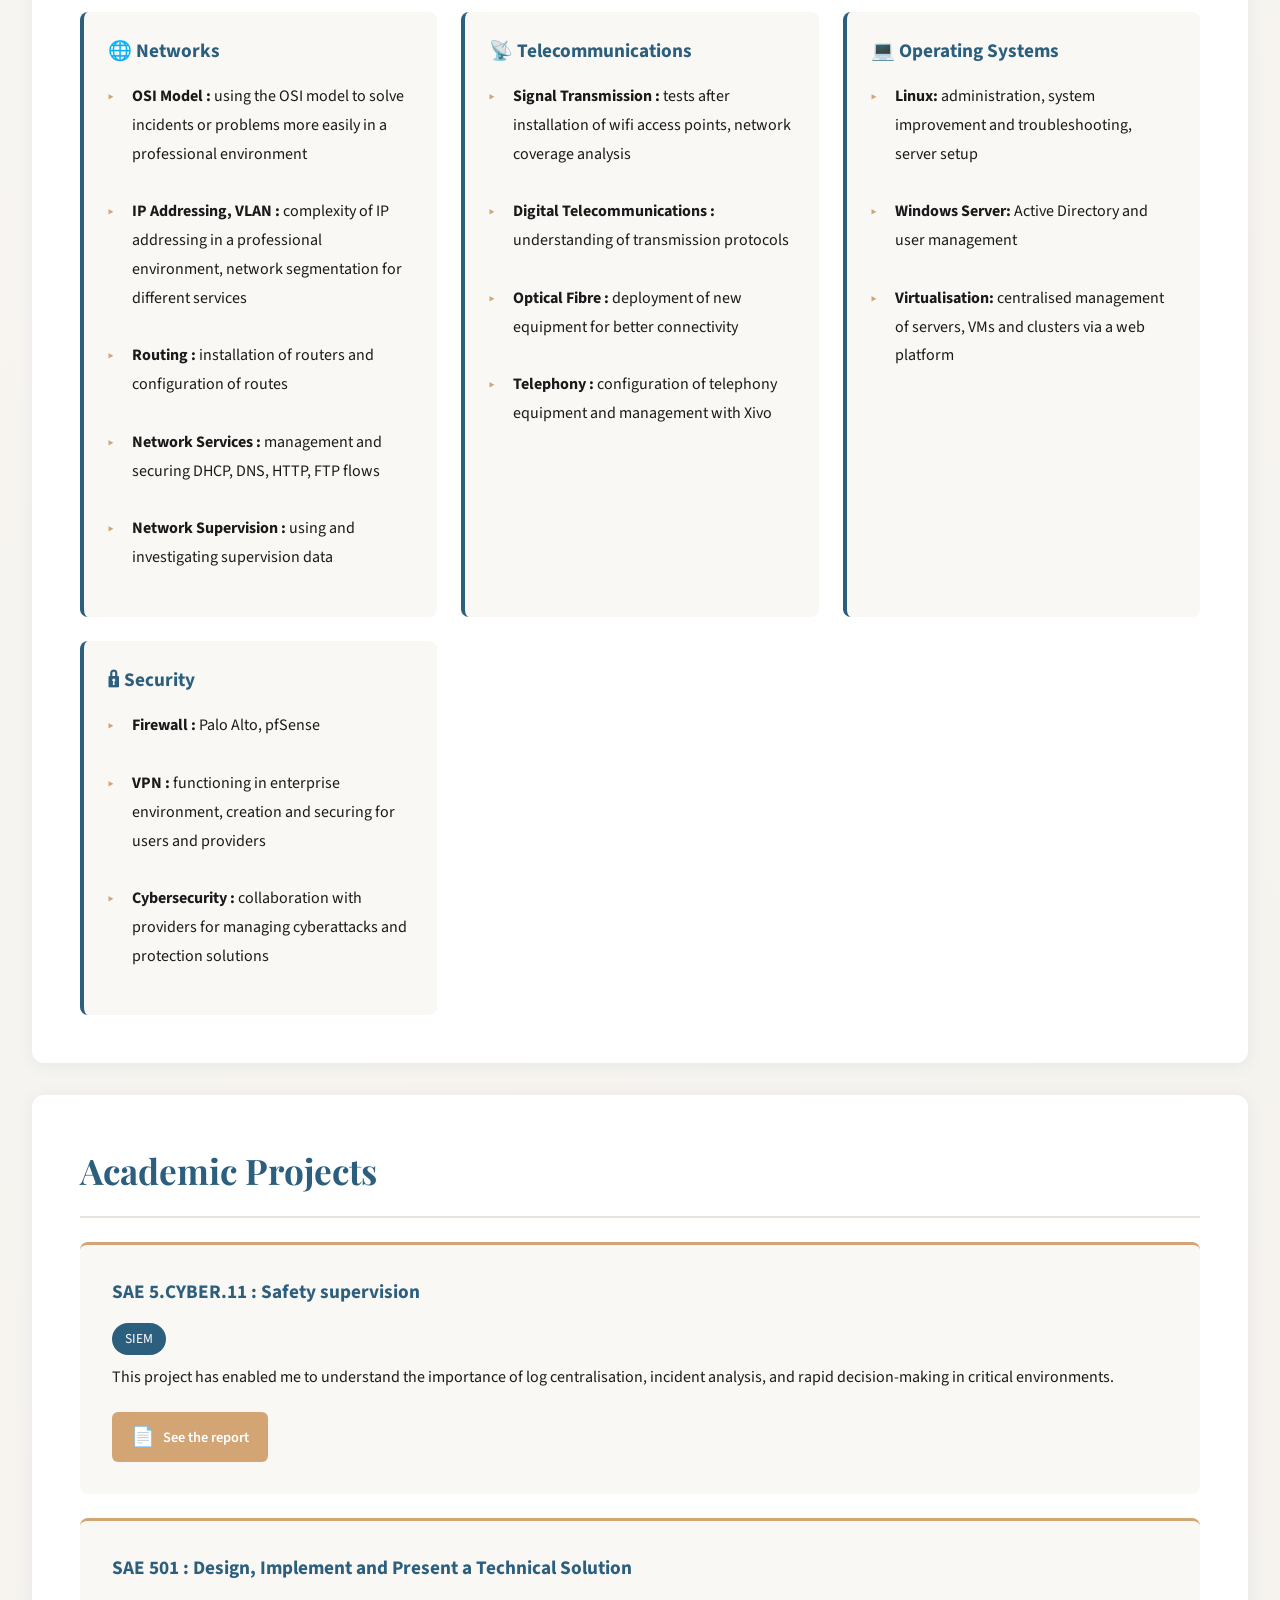
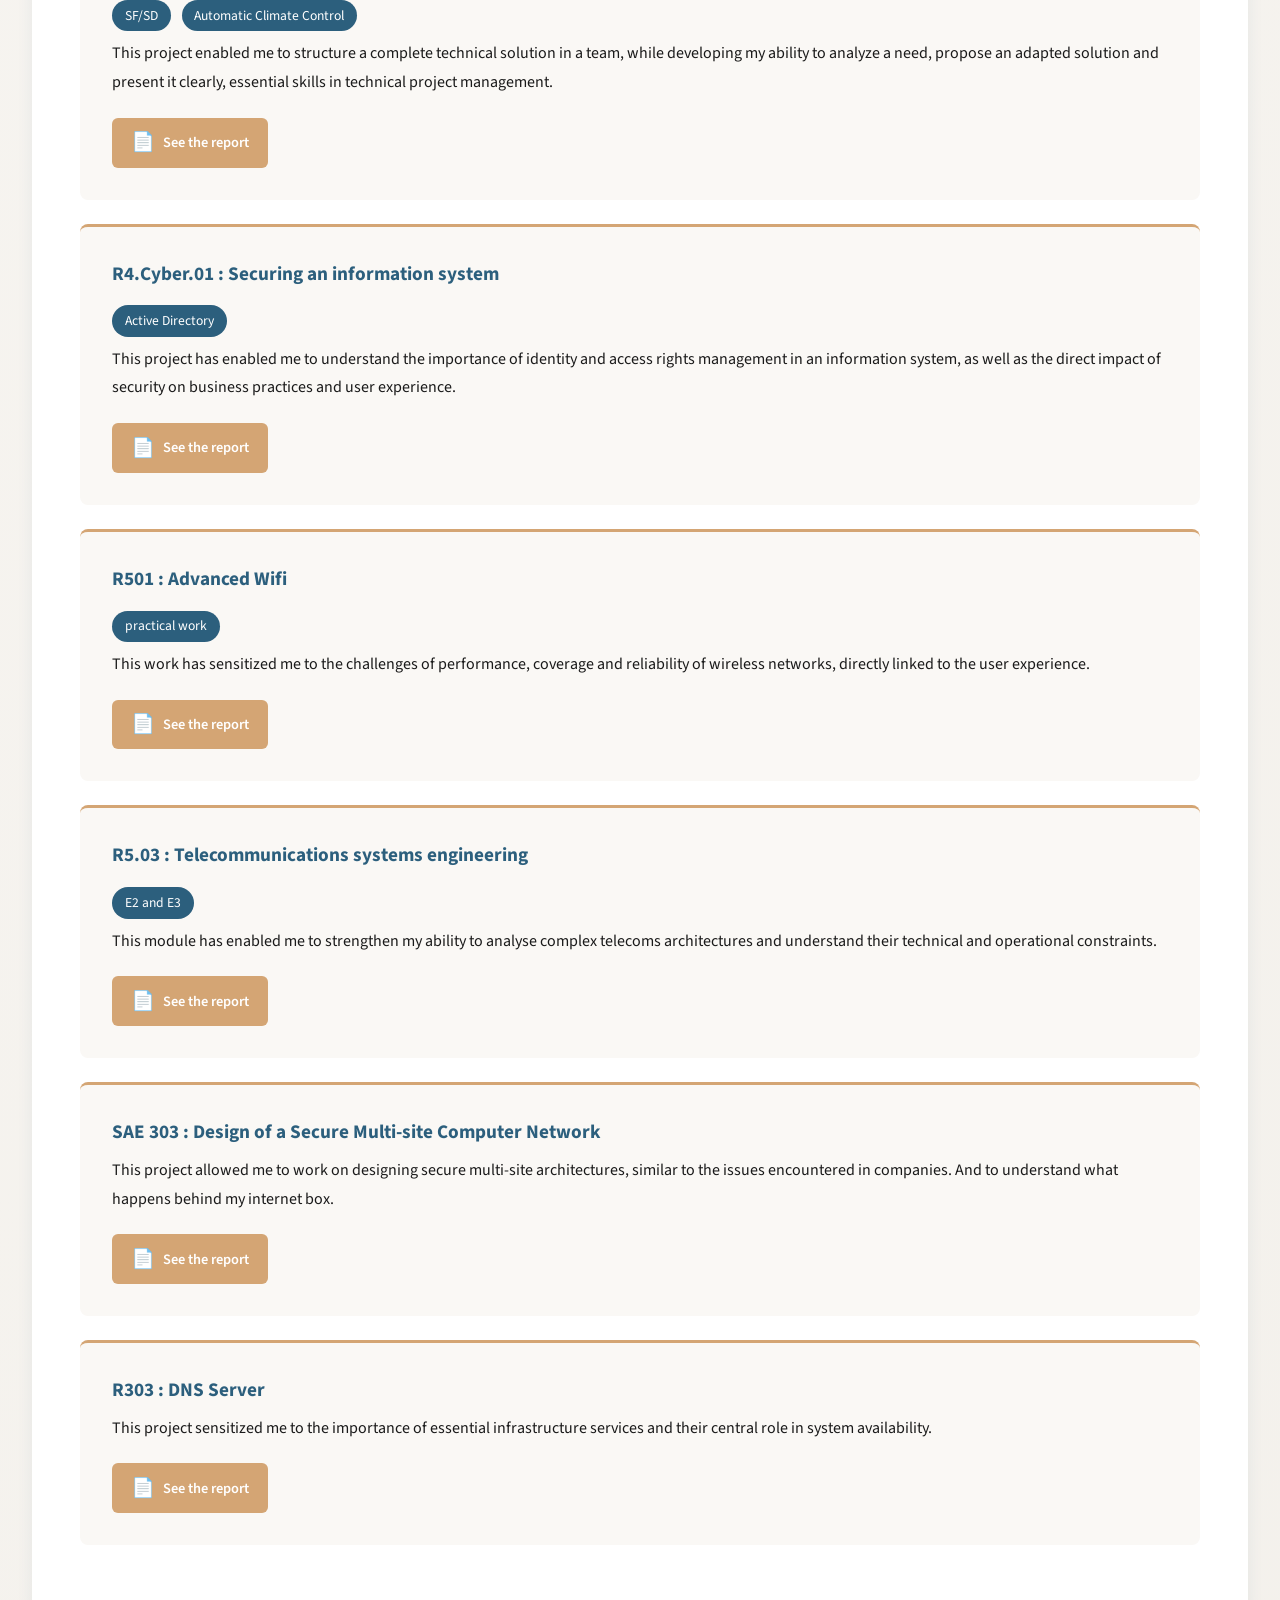
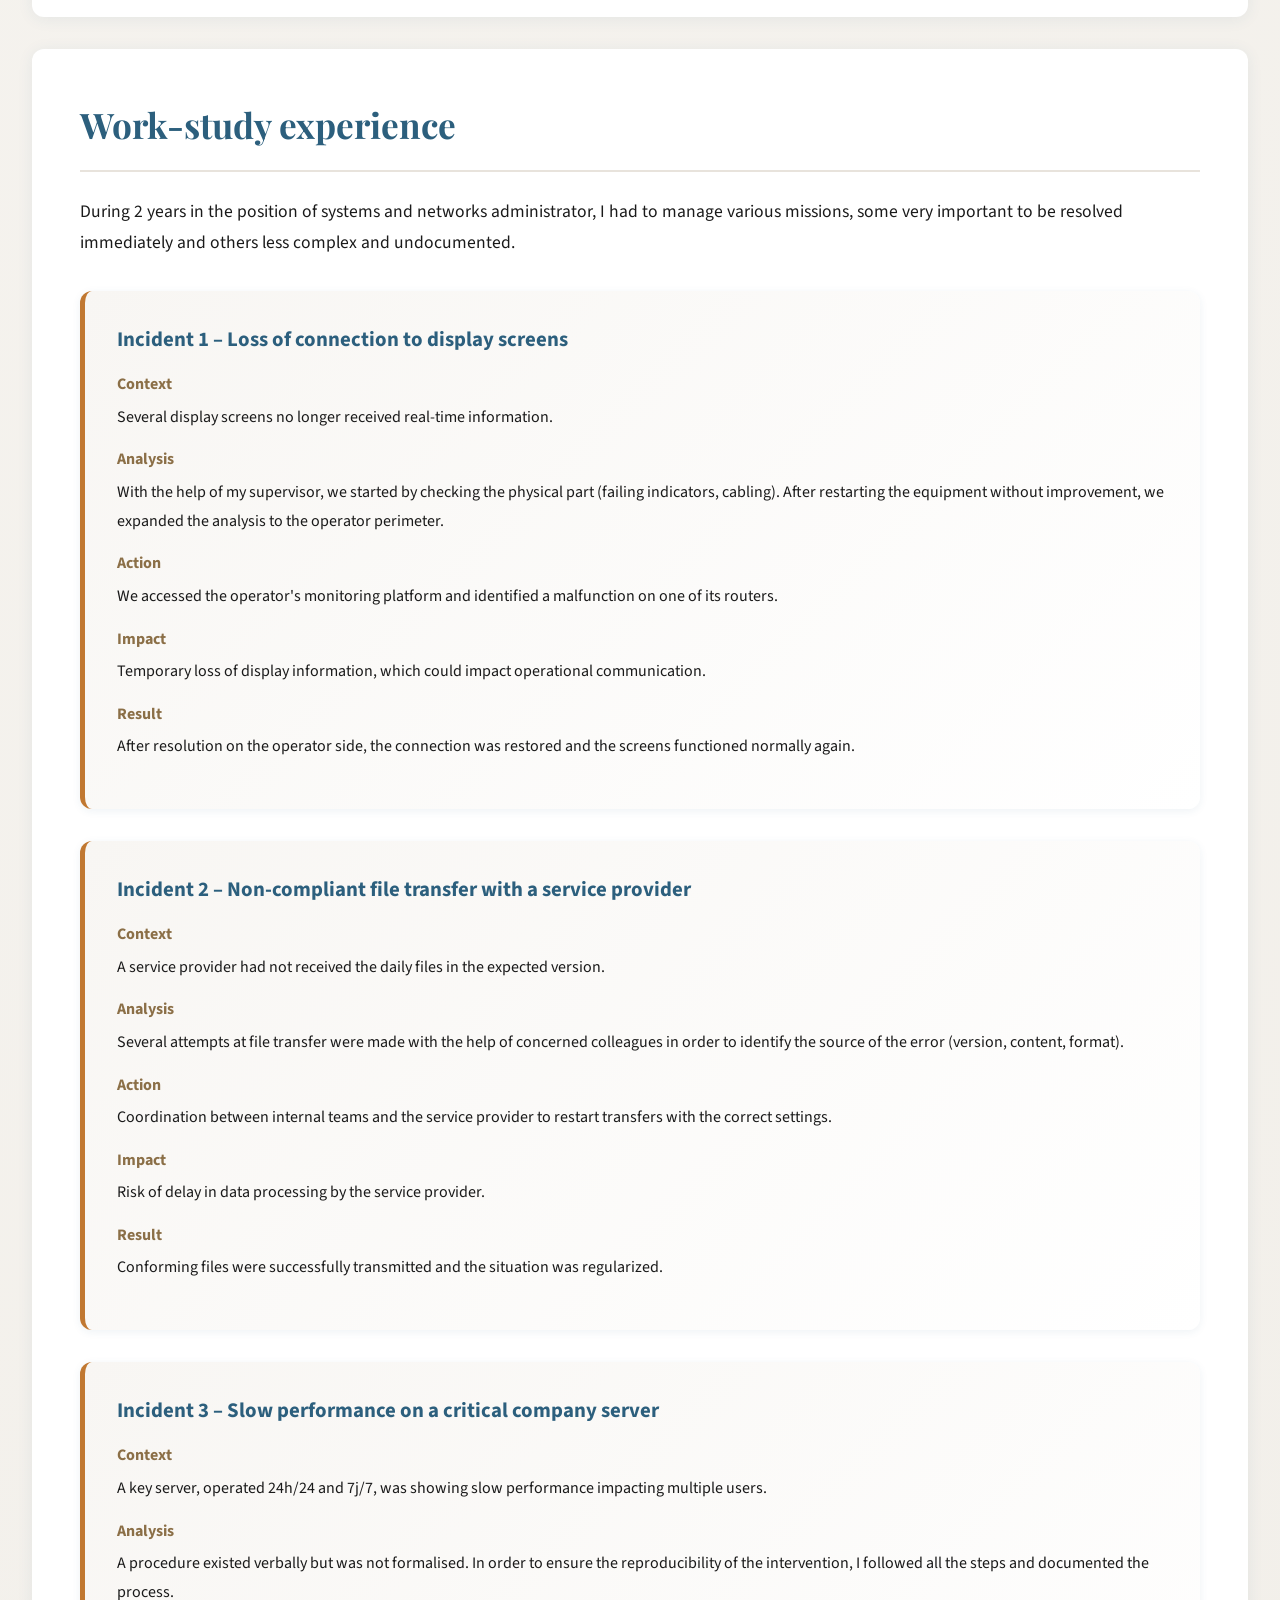
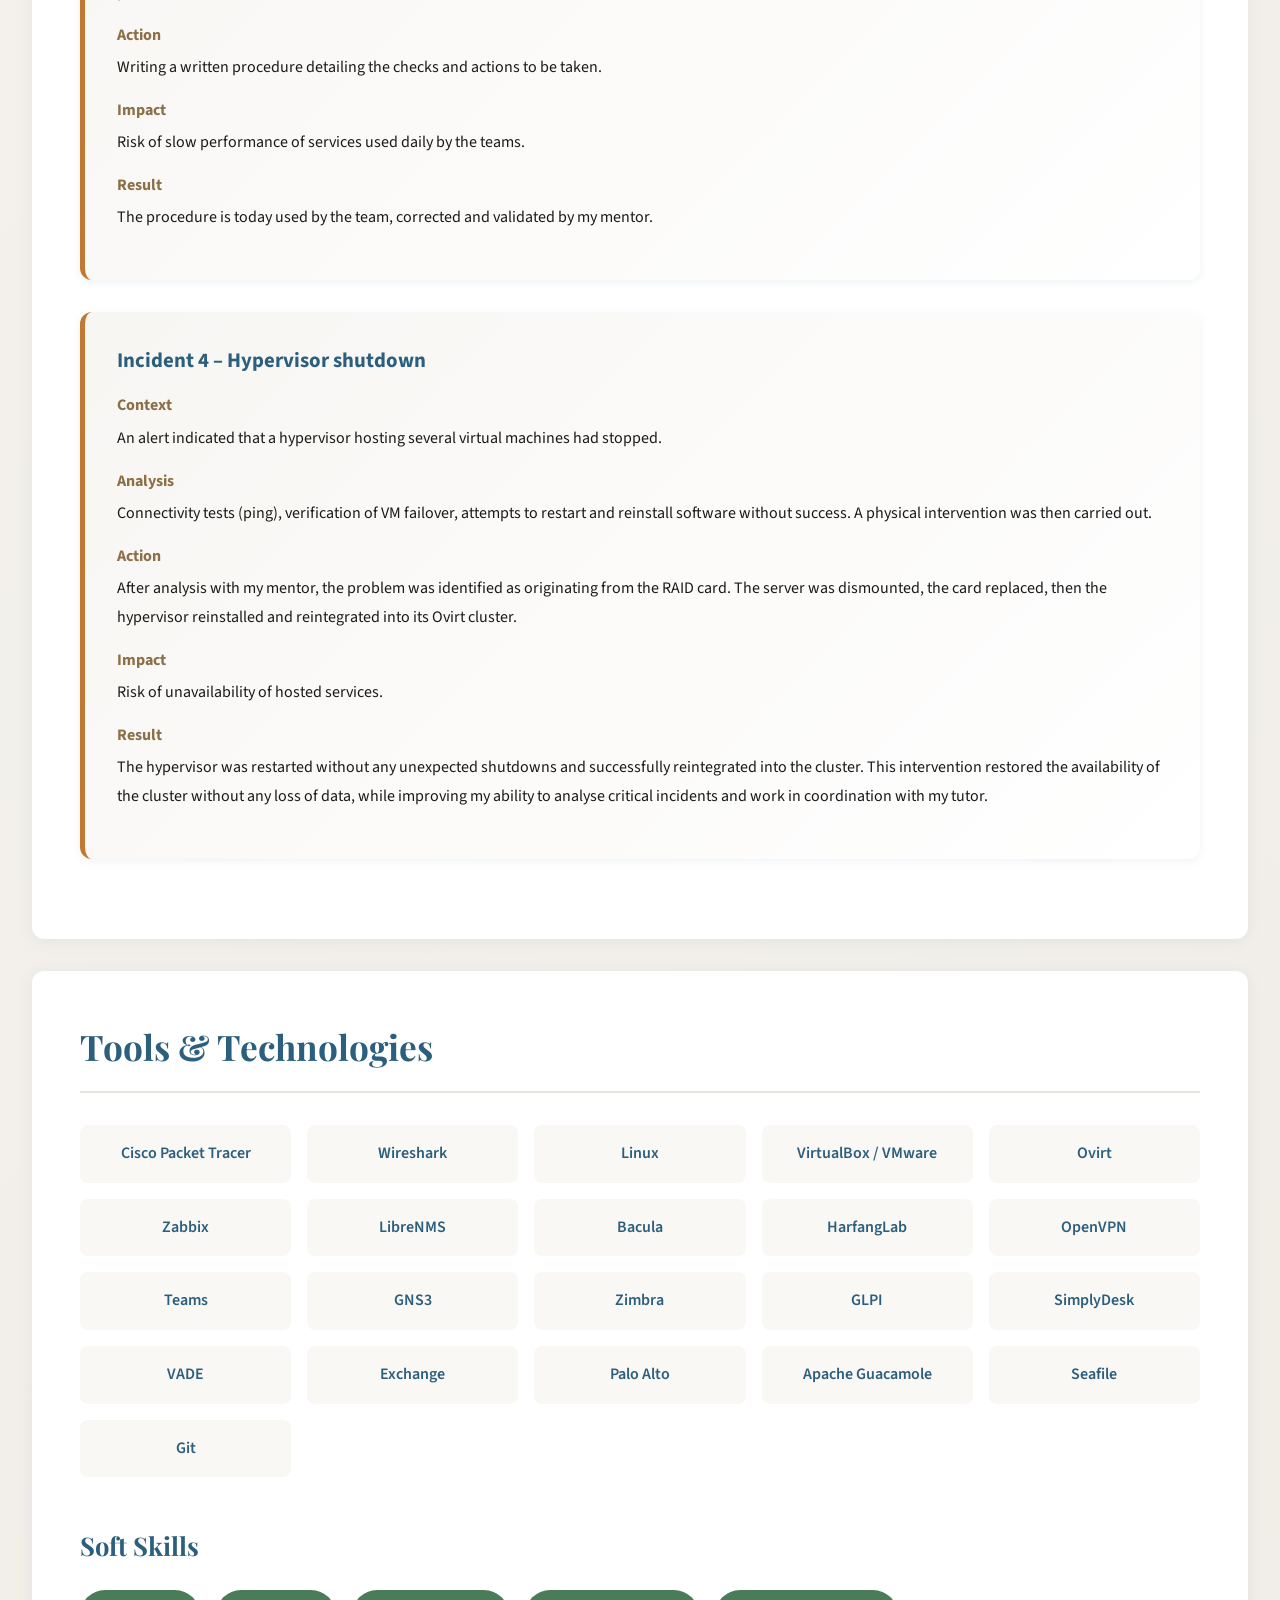
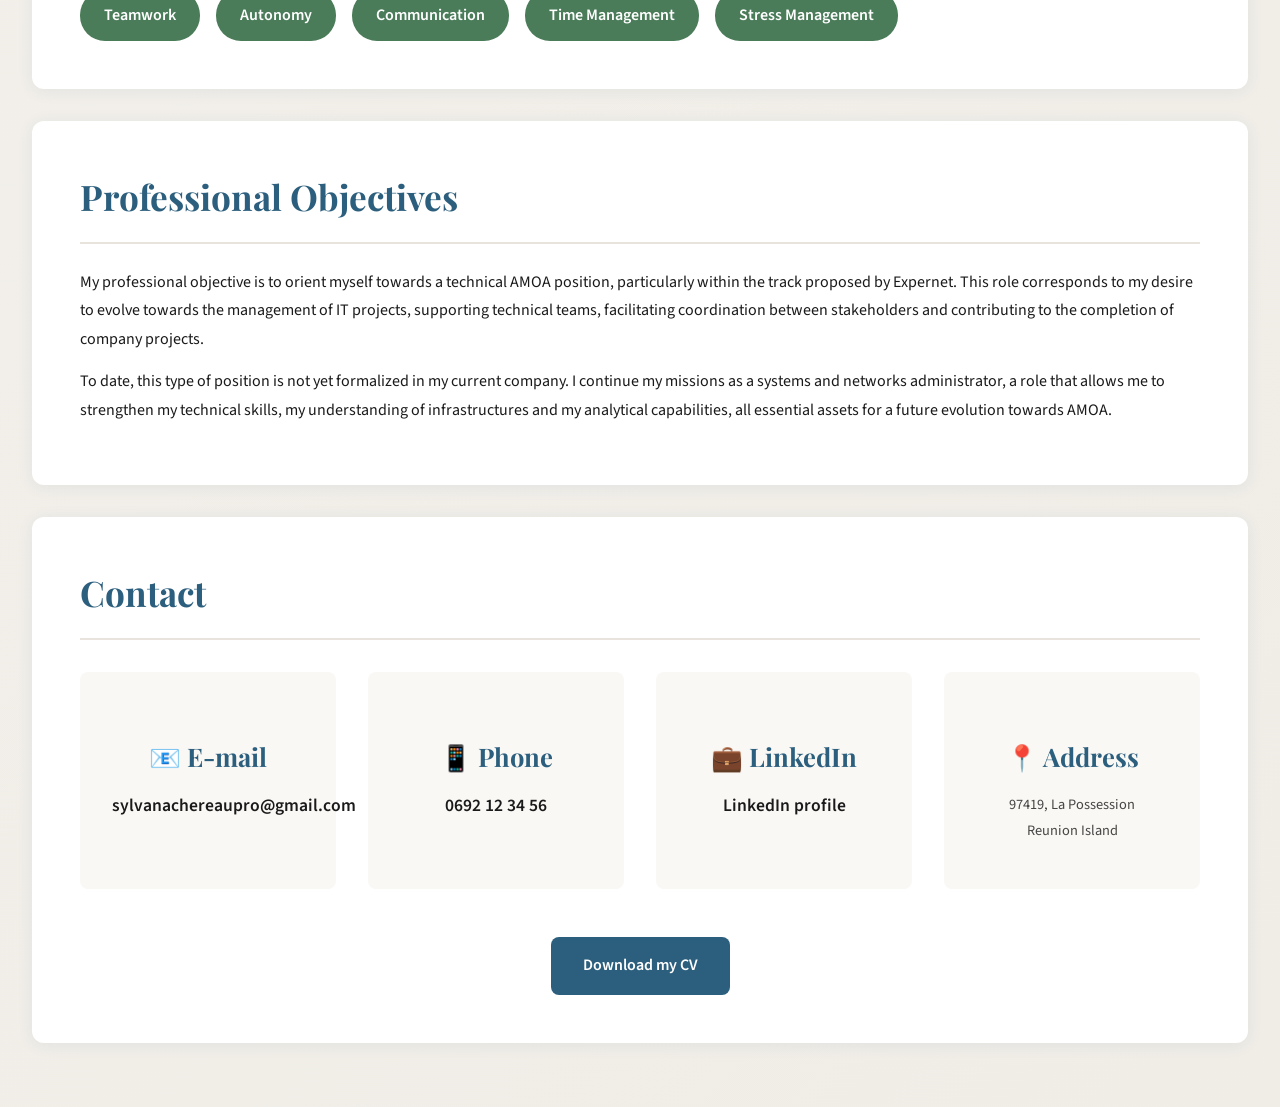
==== commit a6490554: "Add language switch button for English" ====
--- a/Portfolio/my_portfolio.html
+++ b/Portfolio/my_portfolio.html
@@ -511,6 +511,9 @@
                 <li><a href="#objectifs">Objectives</a></li>
                 <li><a href="#contact">Contact</a></li>
             </ul>
+            <div class="language-switch">
+                <a href="index.html" class="btn btn-secondary">🇬🇧 English</a>
+            </div>
         </div>
     </nav>
 
@@ -999,4 +1002,4 @@
         </section>
     </div>
 </body>
-</html>+</html>
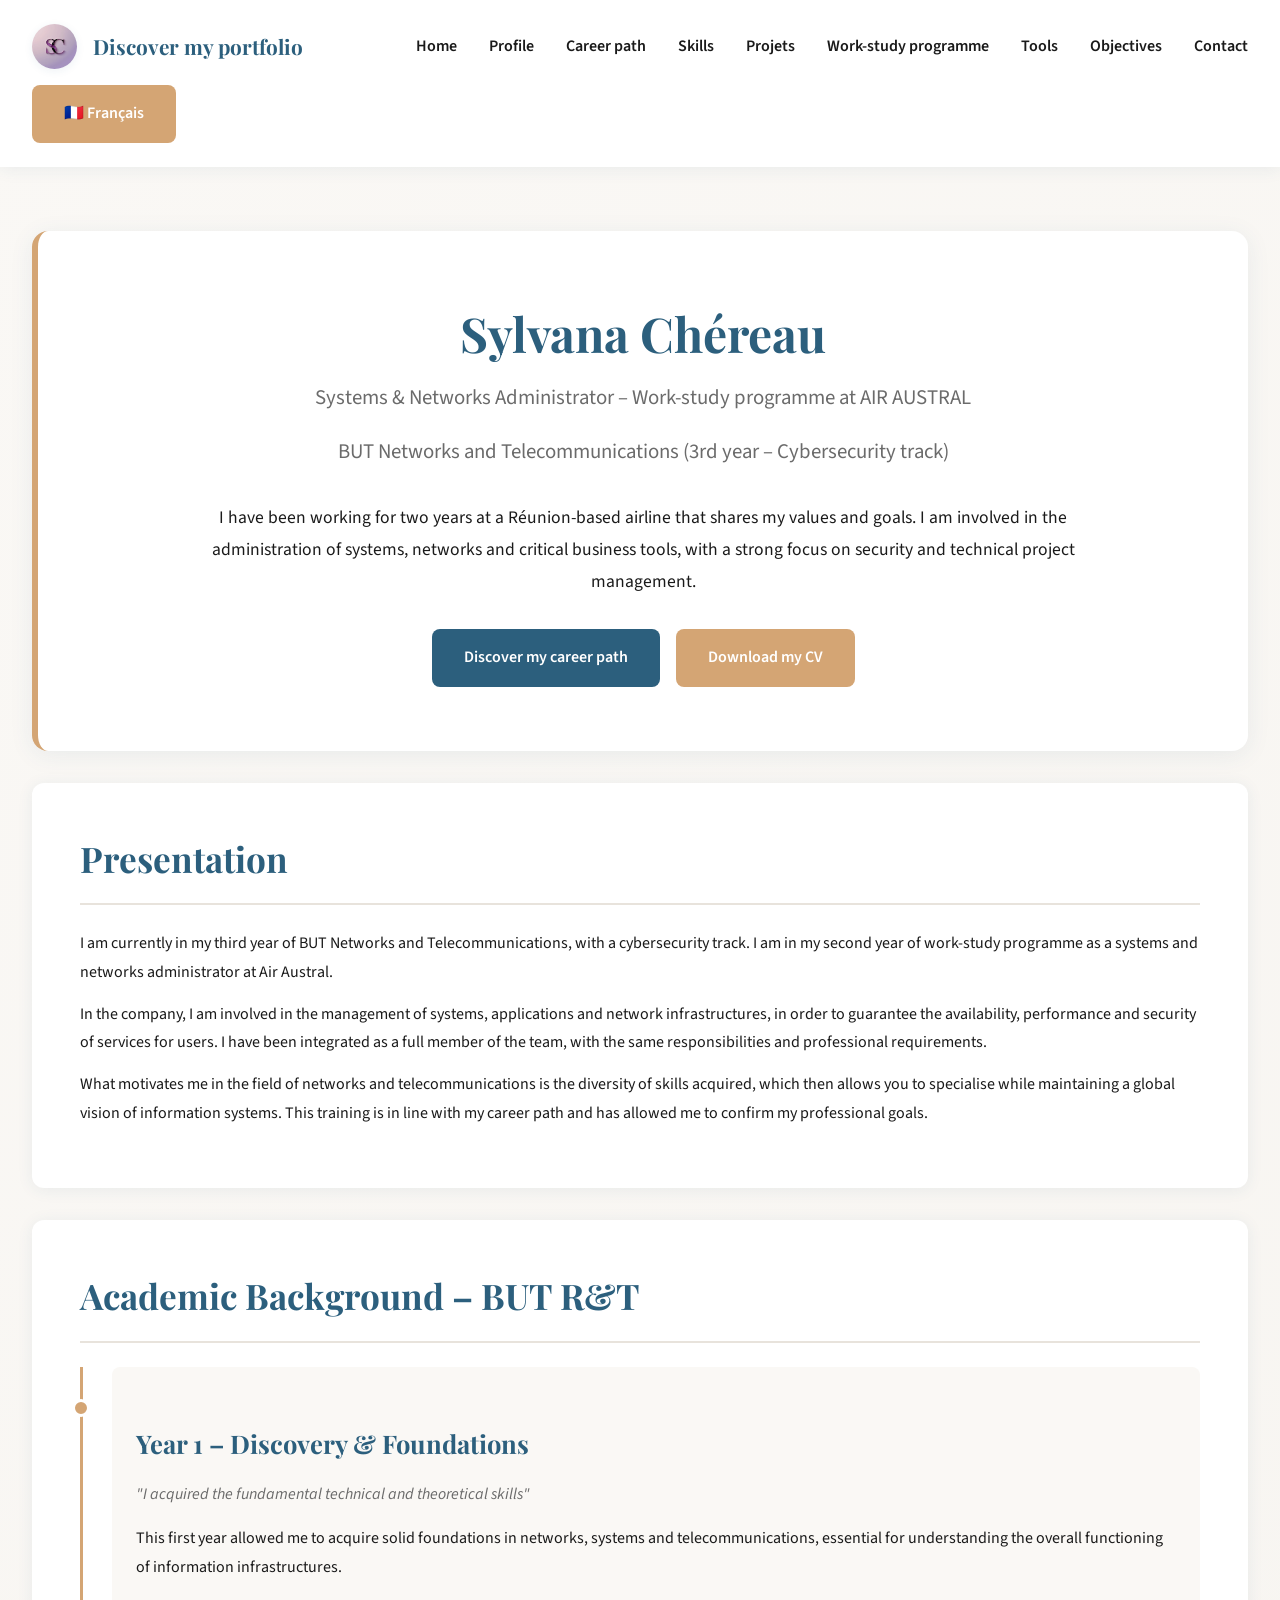
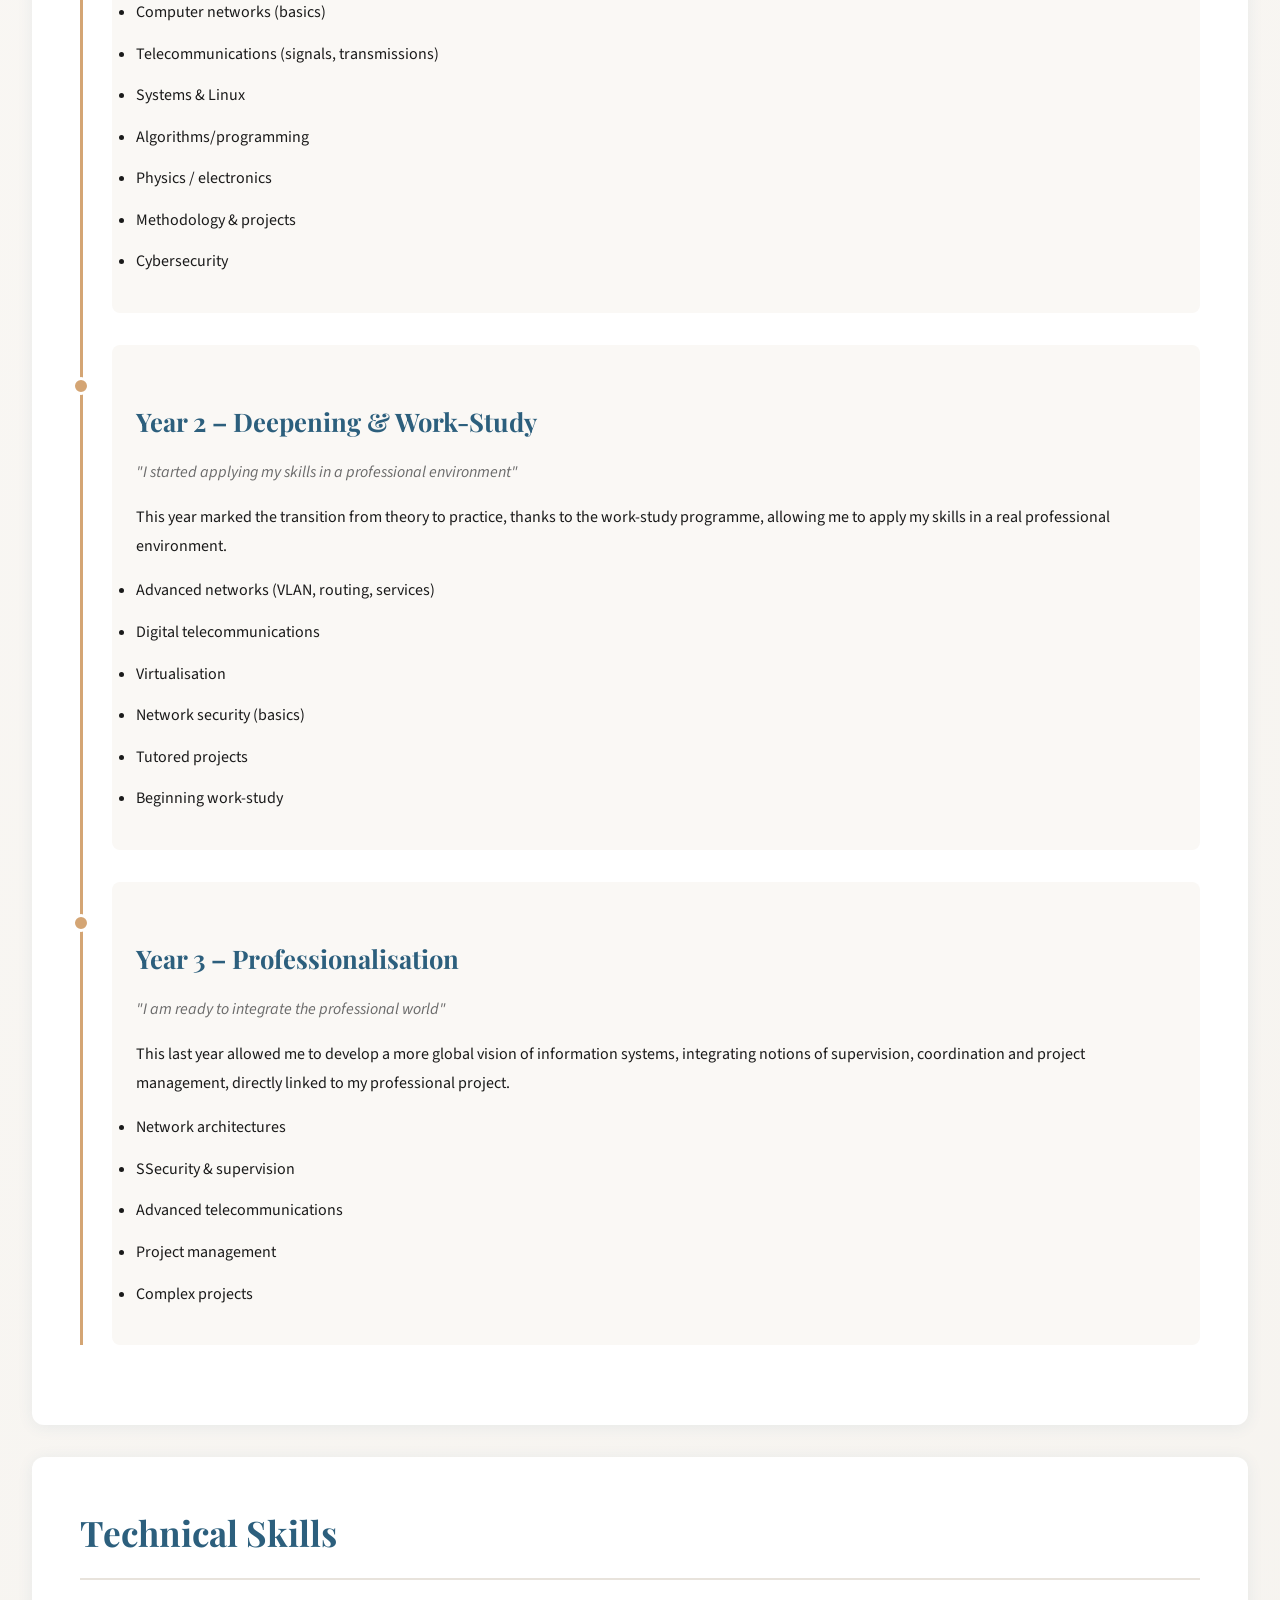
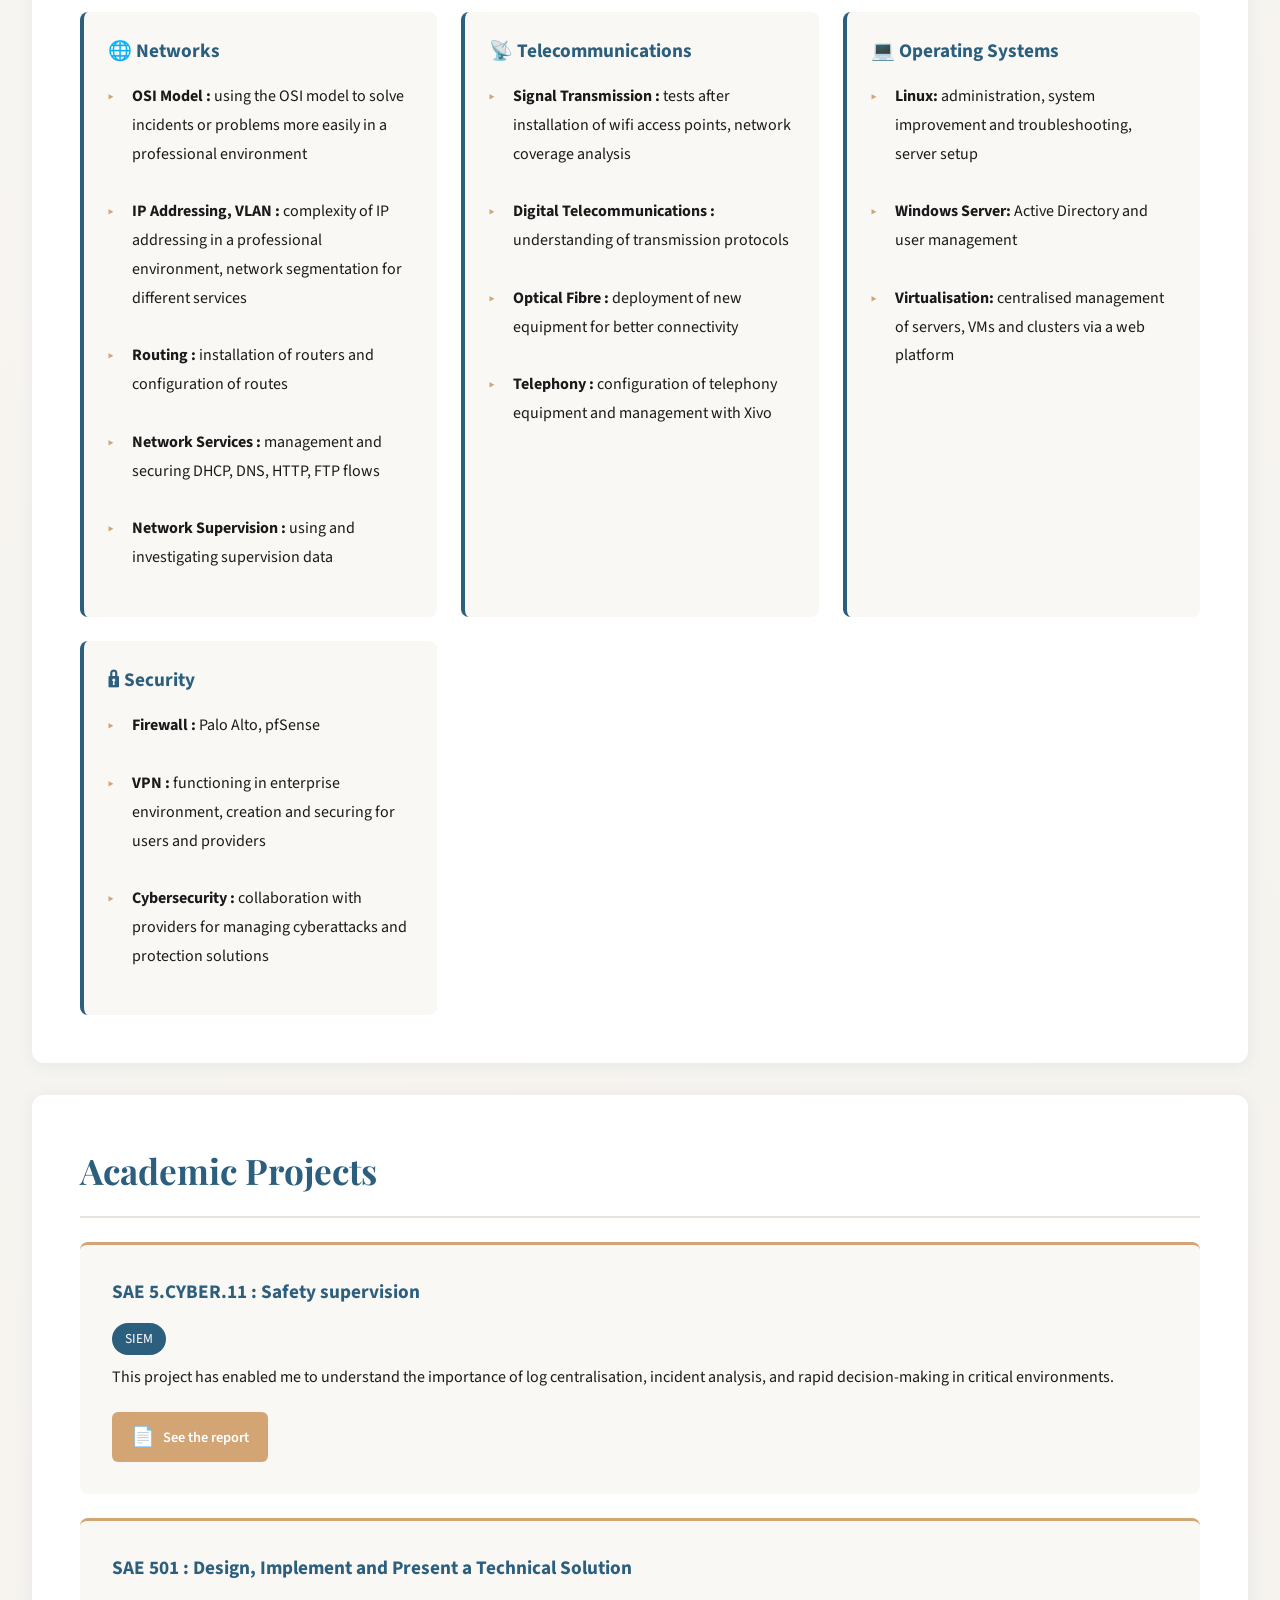
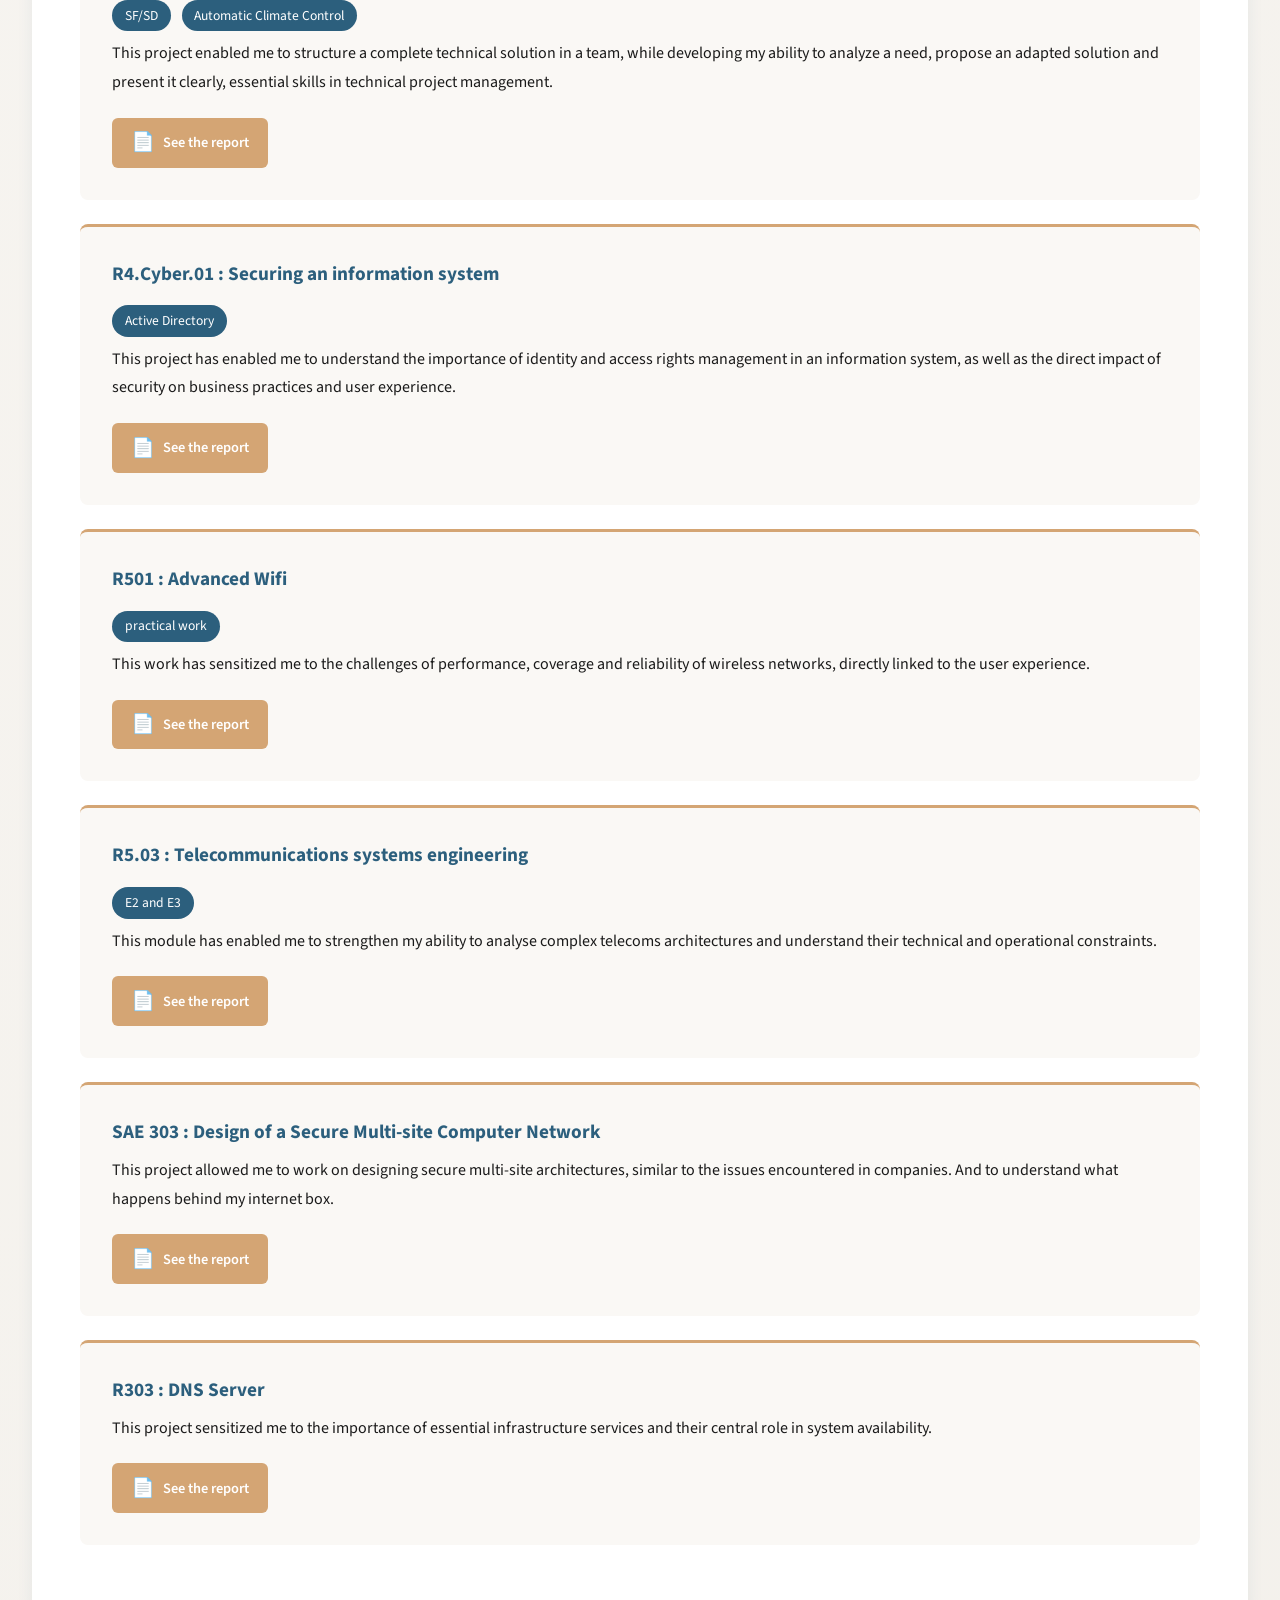
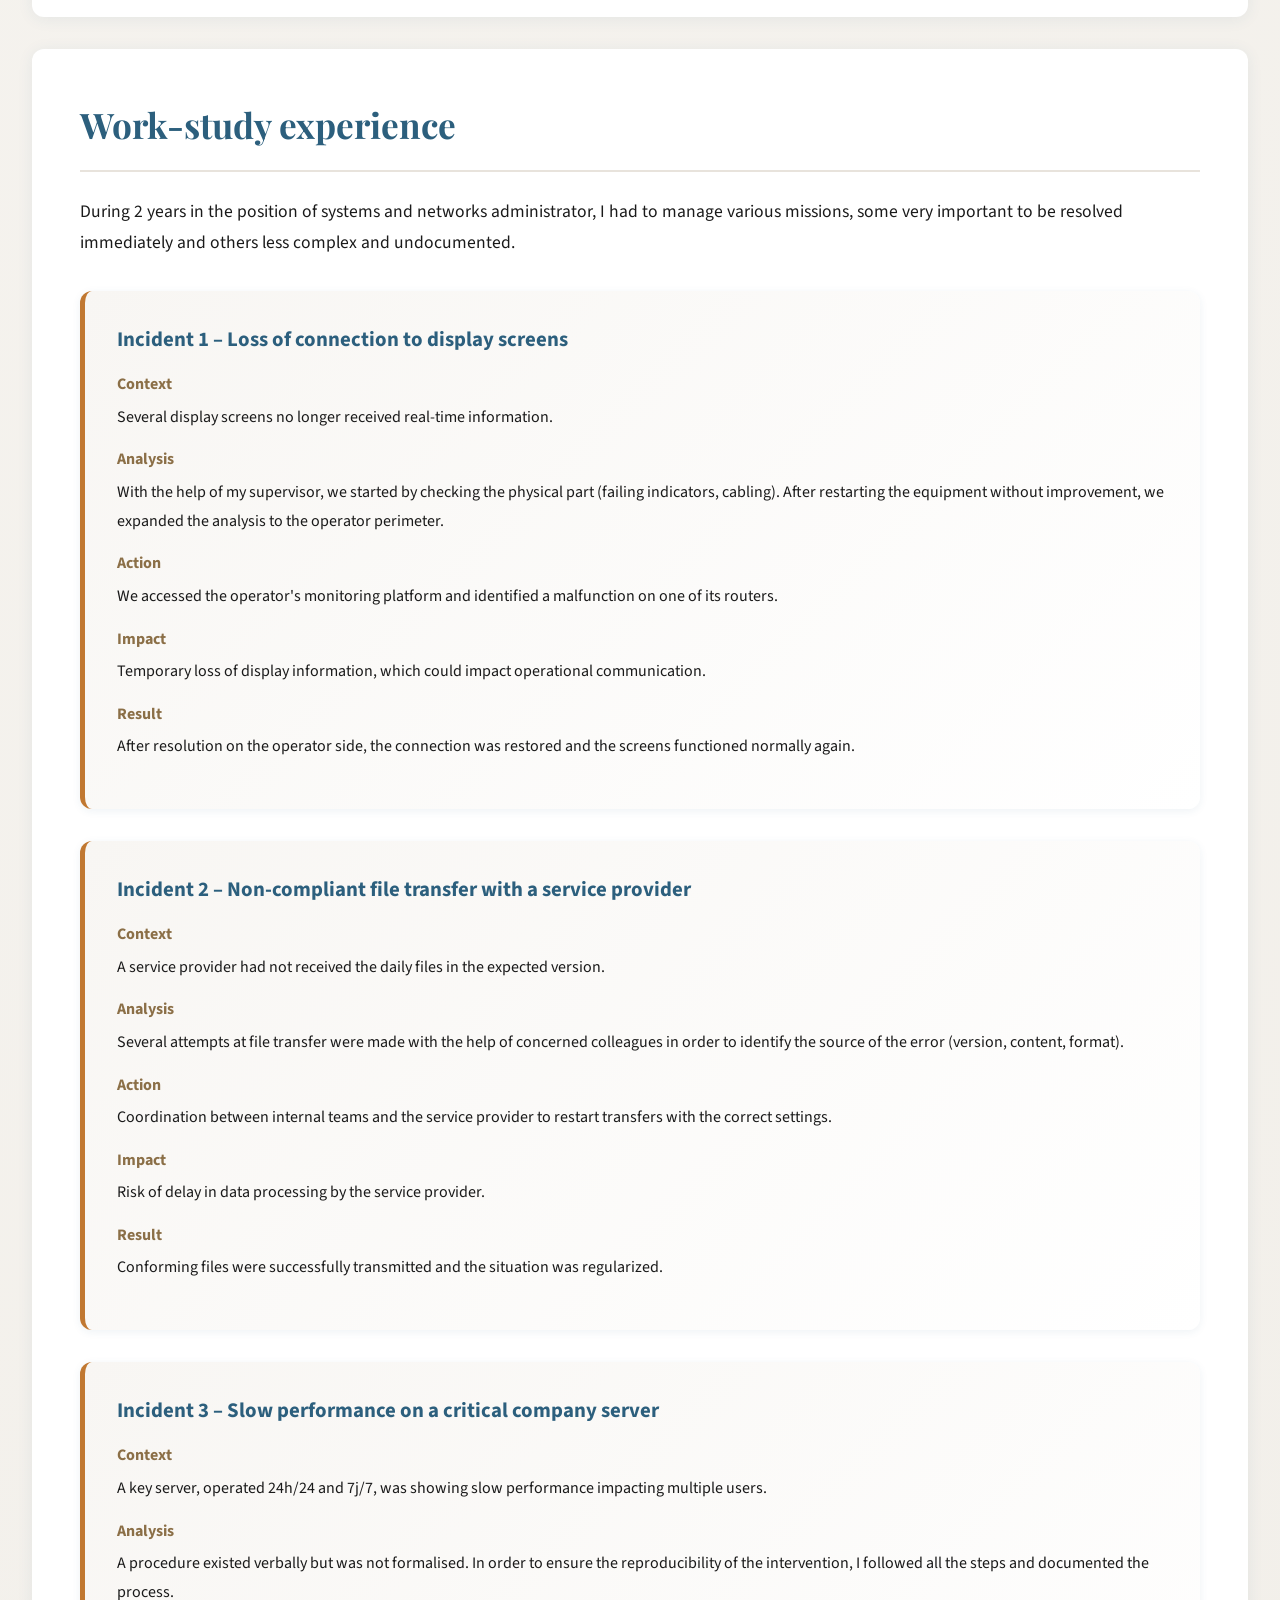
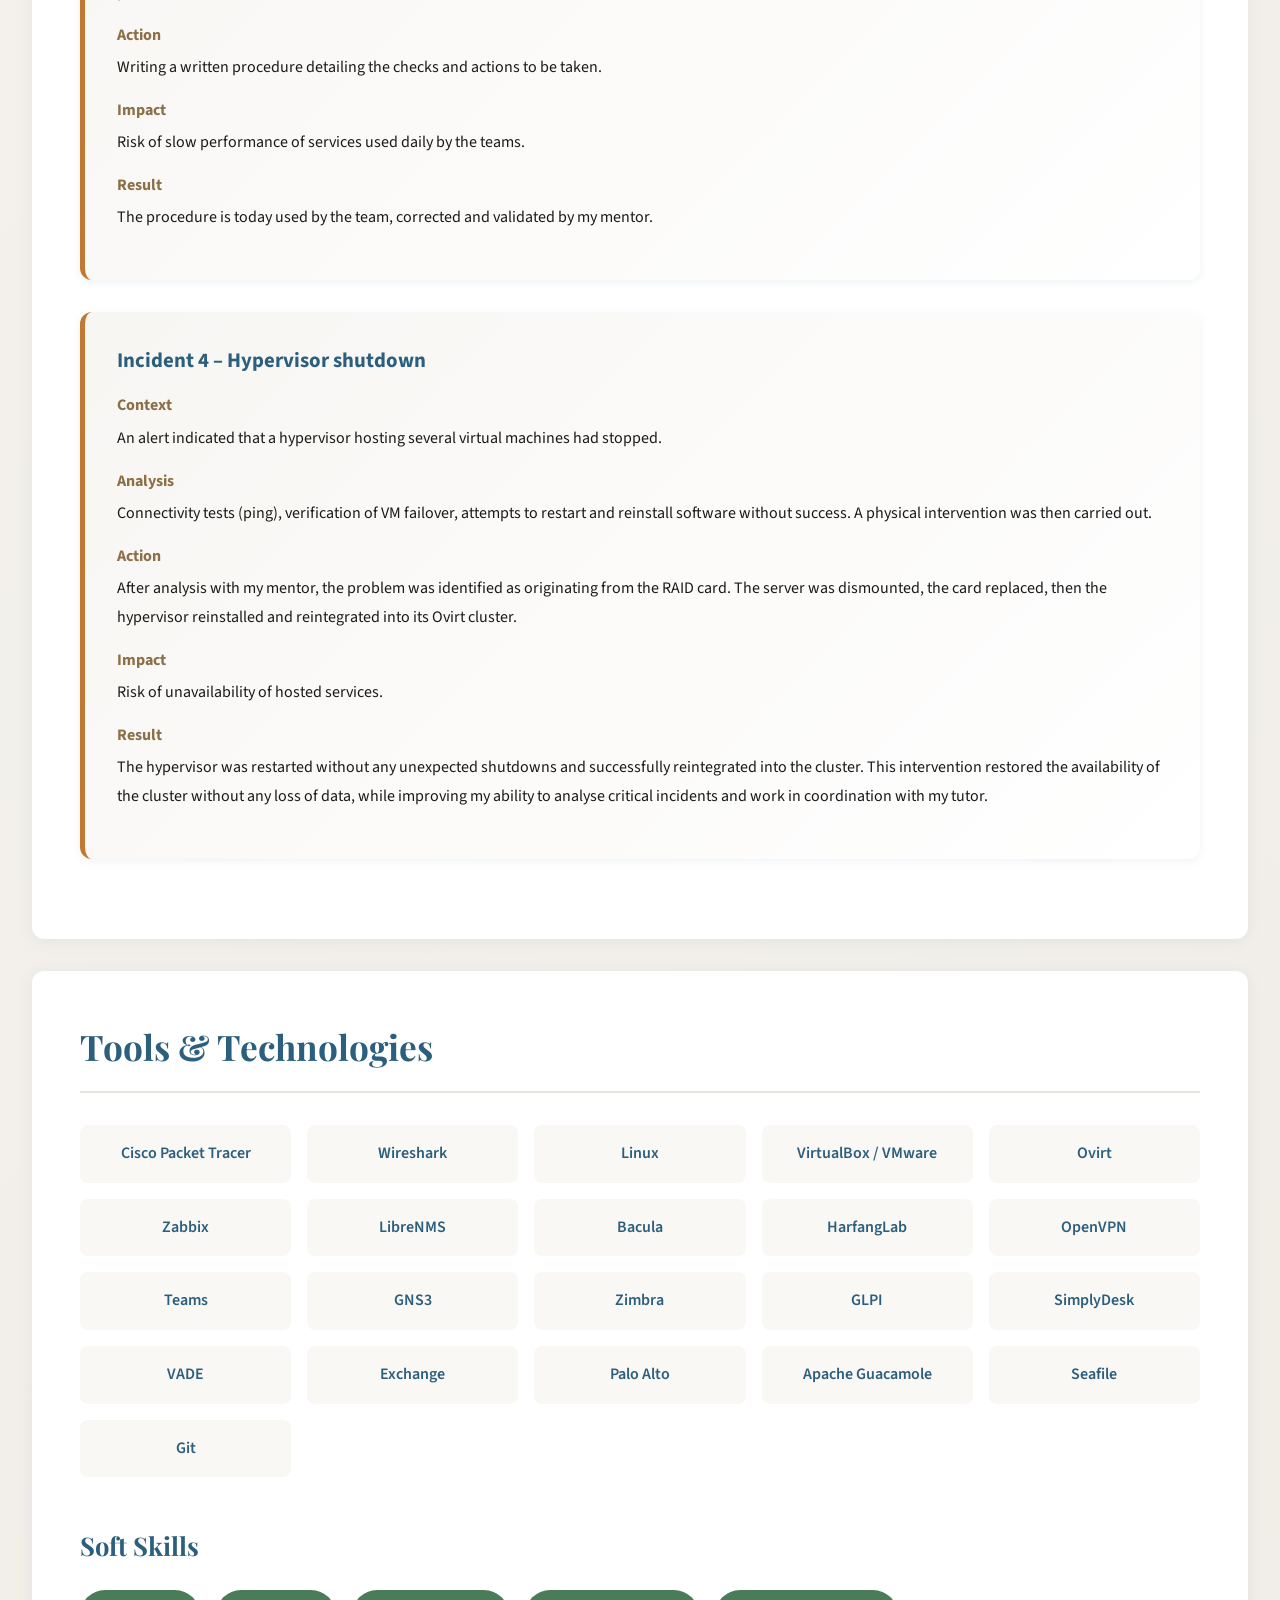
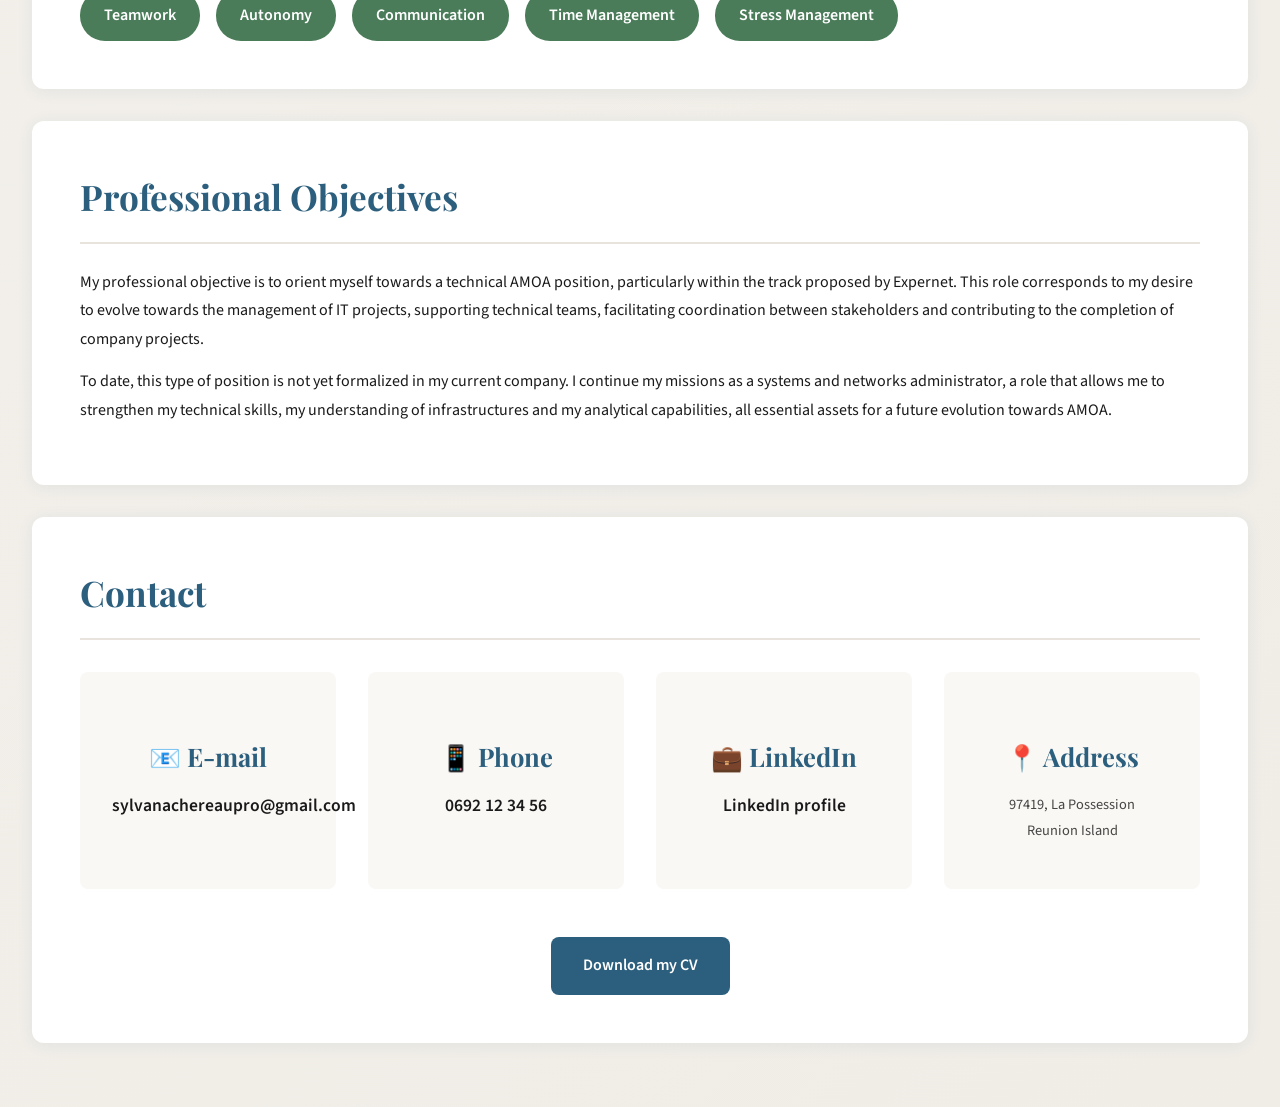
==== commit 0bc8f88a: "Update my_portfolio.html" ====
--- a/Portfolio/my_portfolio.html
+++ b/Portfolio/my_portfolio.html
@@ -512,7 +512,7 @@
                 <li><a href="#contact">Contact</a></li>
             </ul>
             <div class="language-switch">
-                <a href="index.html" class="btn btn-secondary">🇬🇧 English</a>
+                <a href="Mon_portfolio.html" class="btn btn-secondary">🇫🇷 Français</a>
             </div>
         </div>
     </nav>
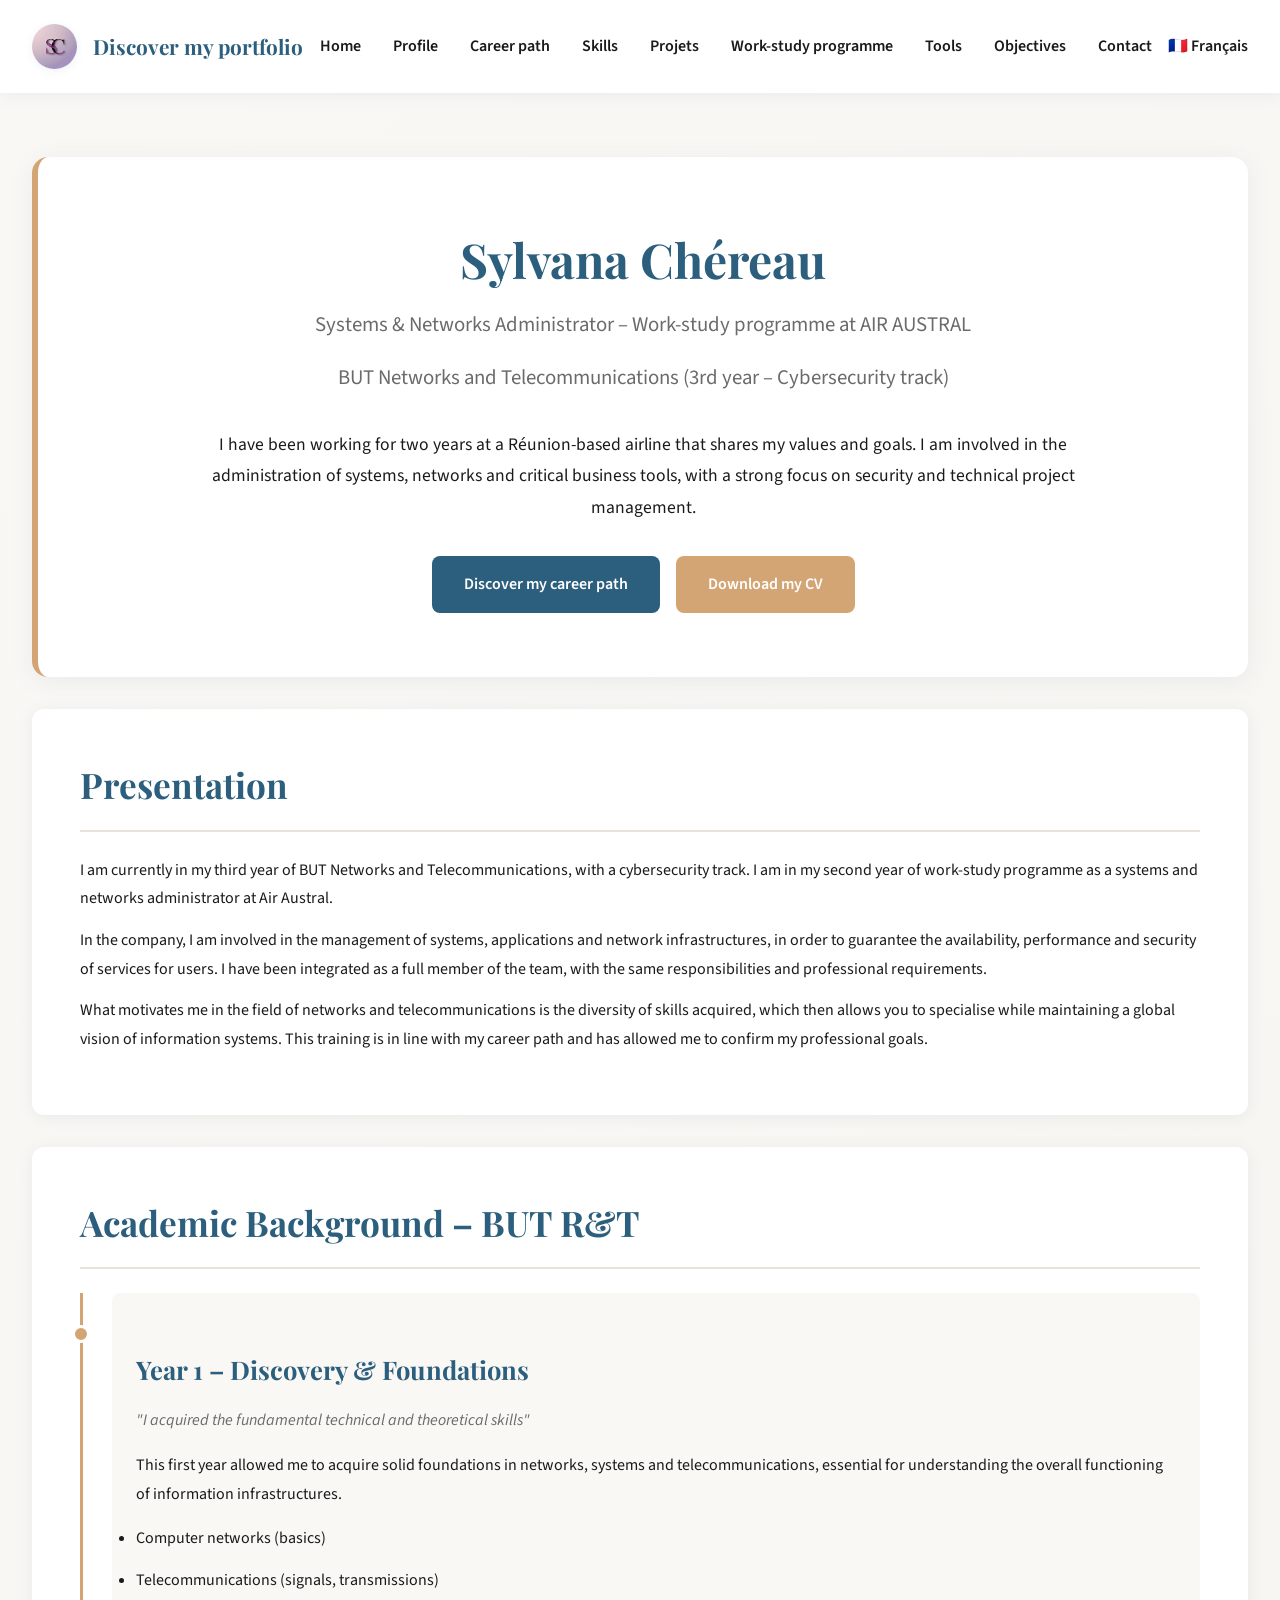
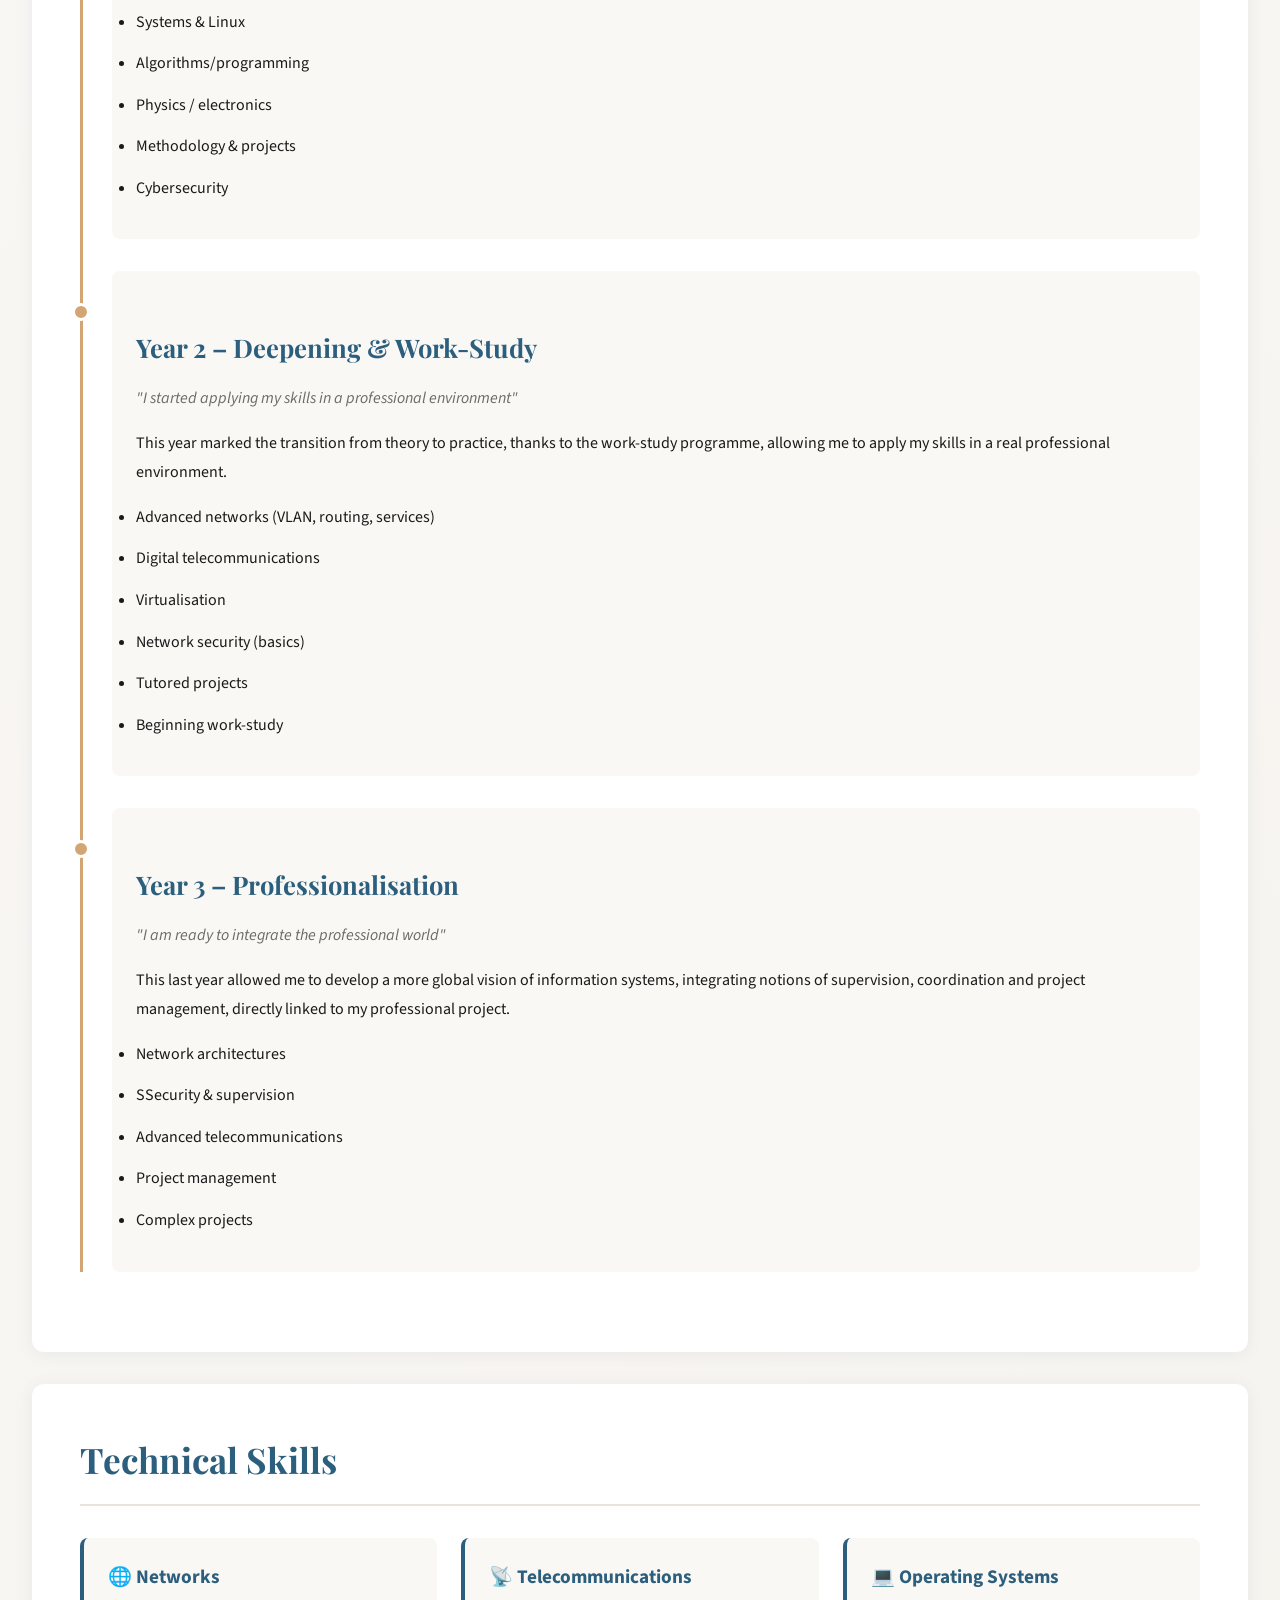
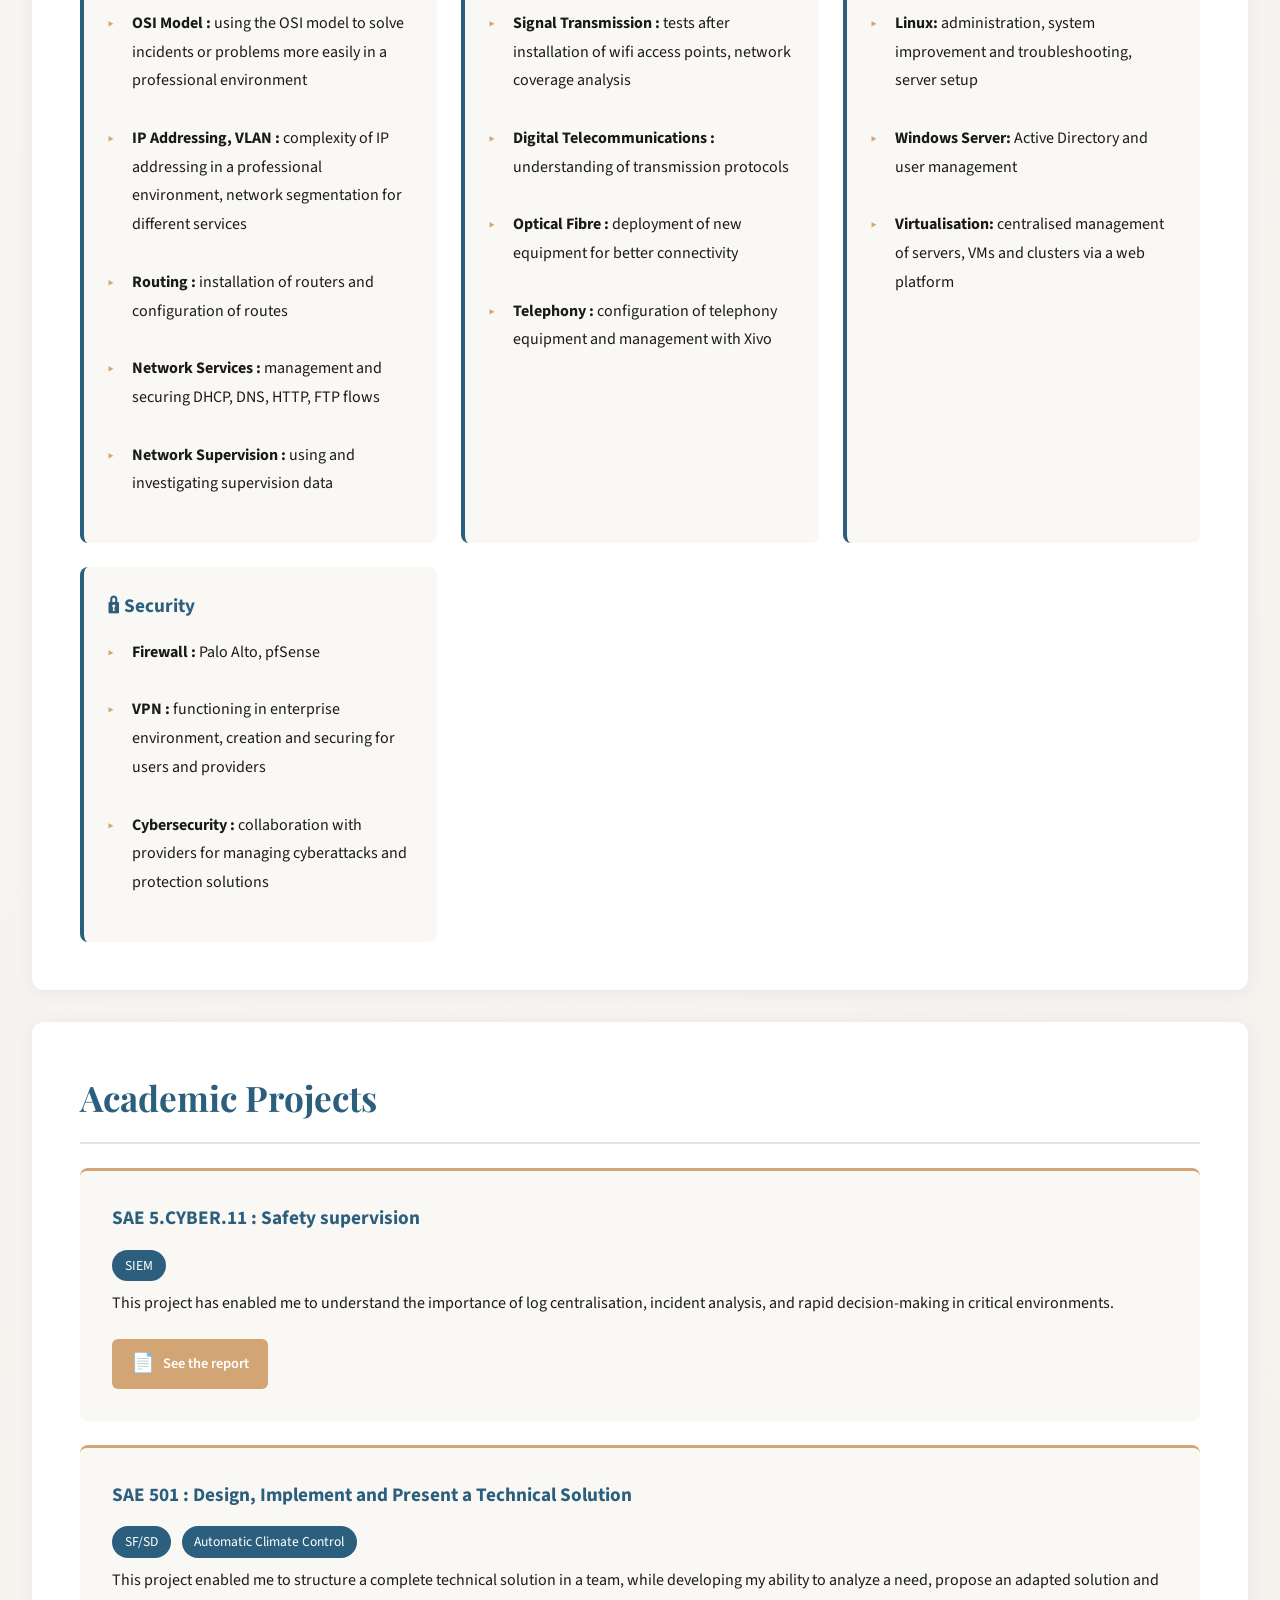
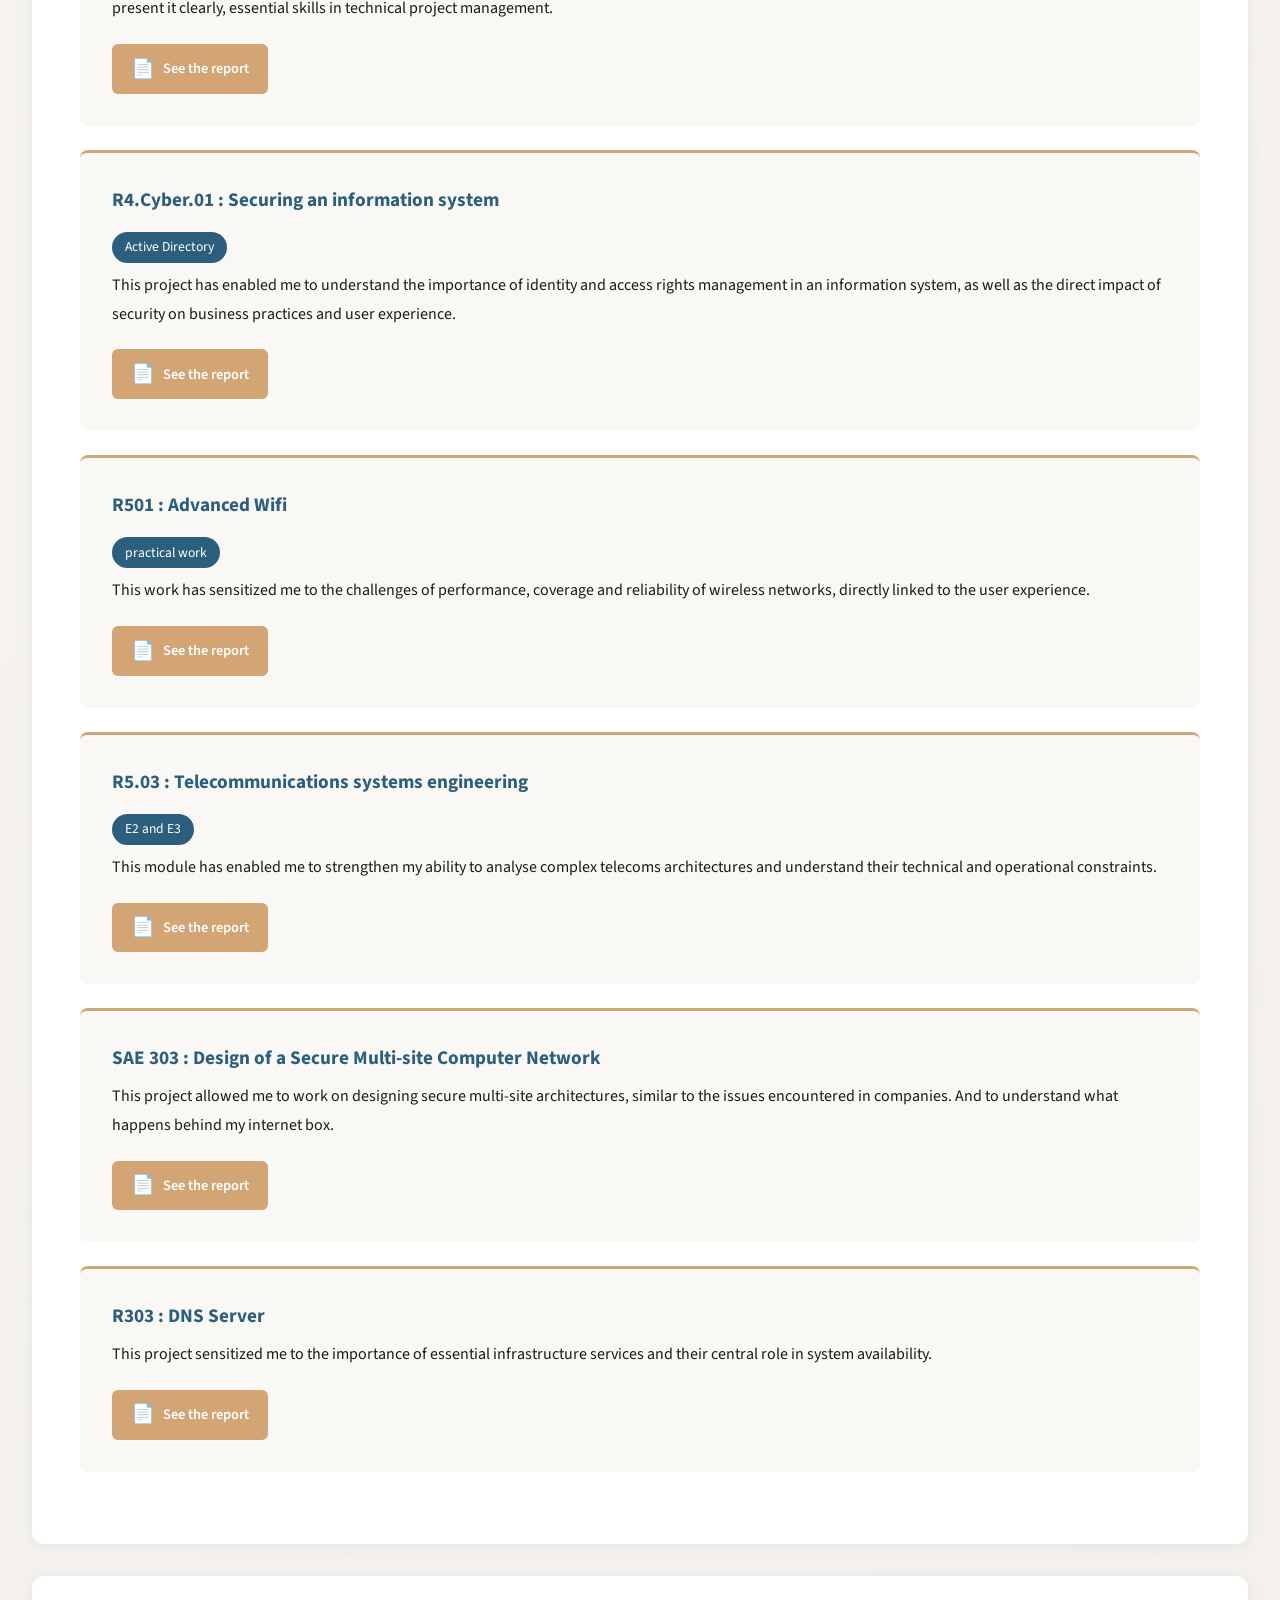
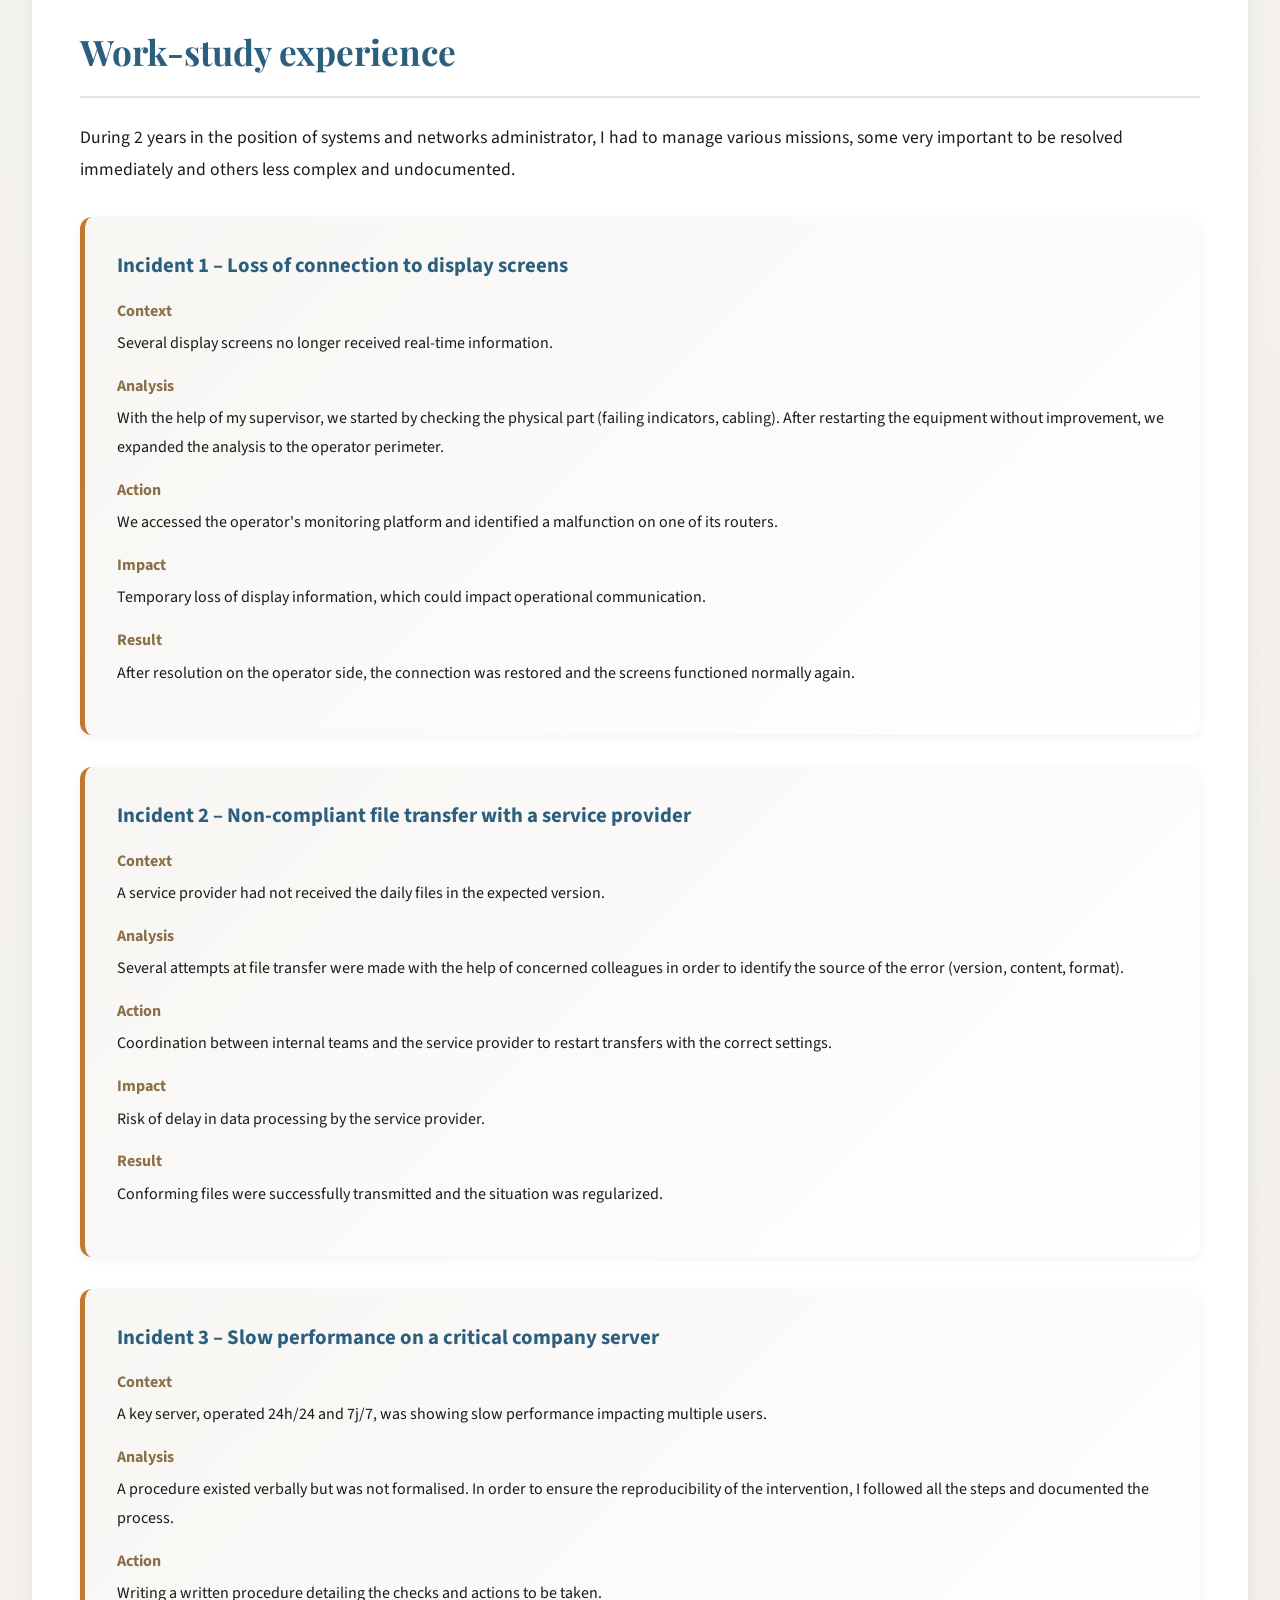
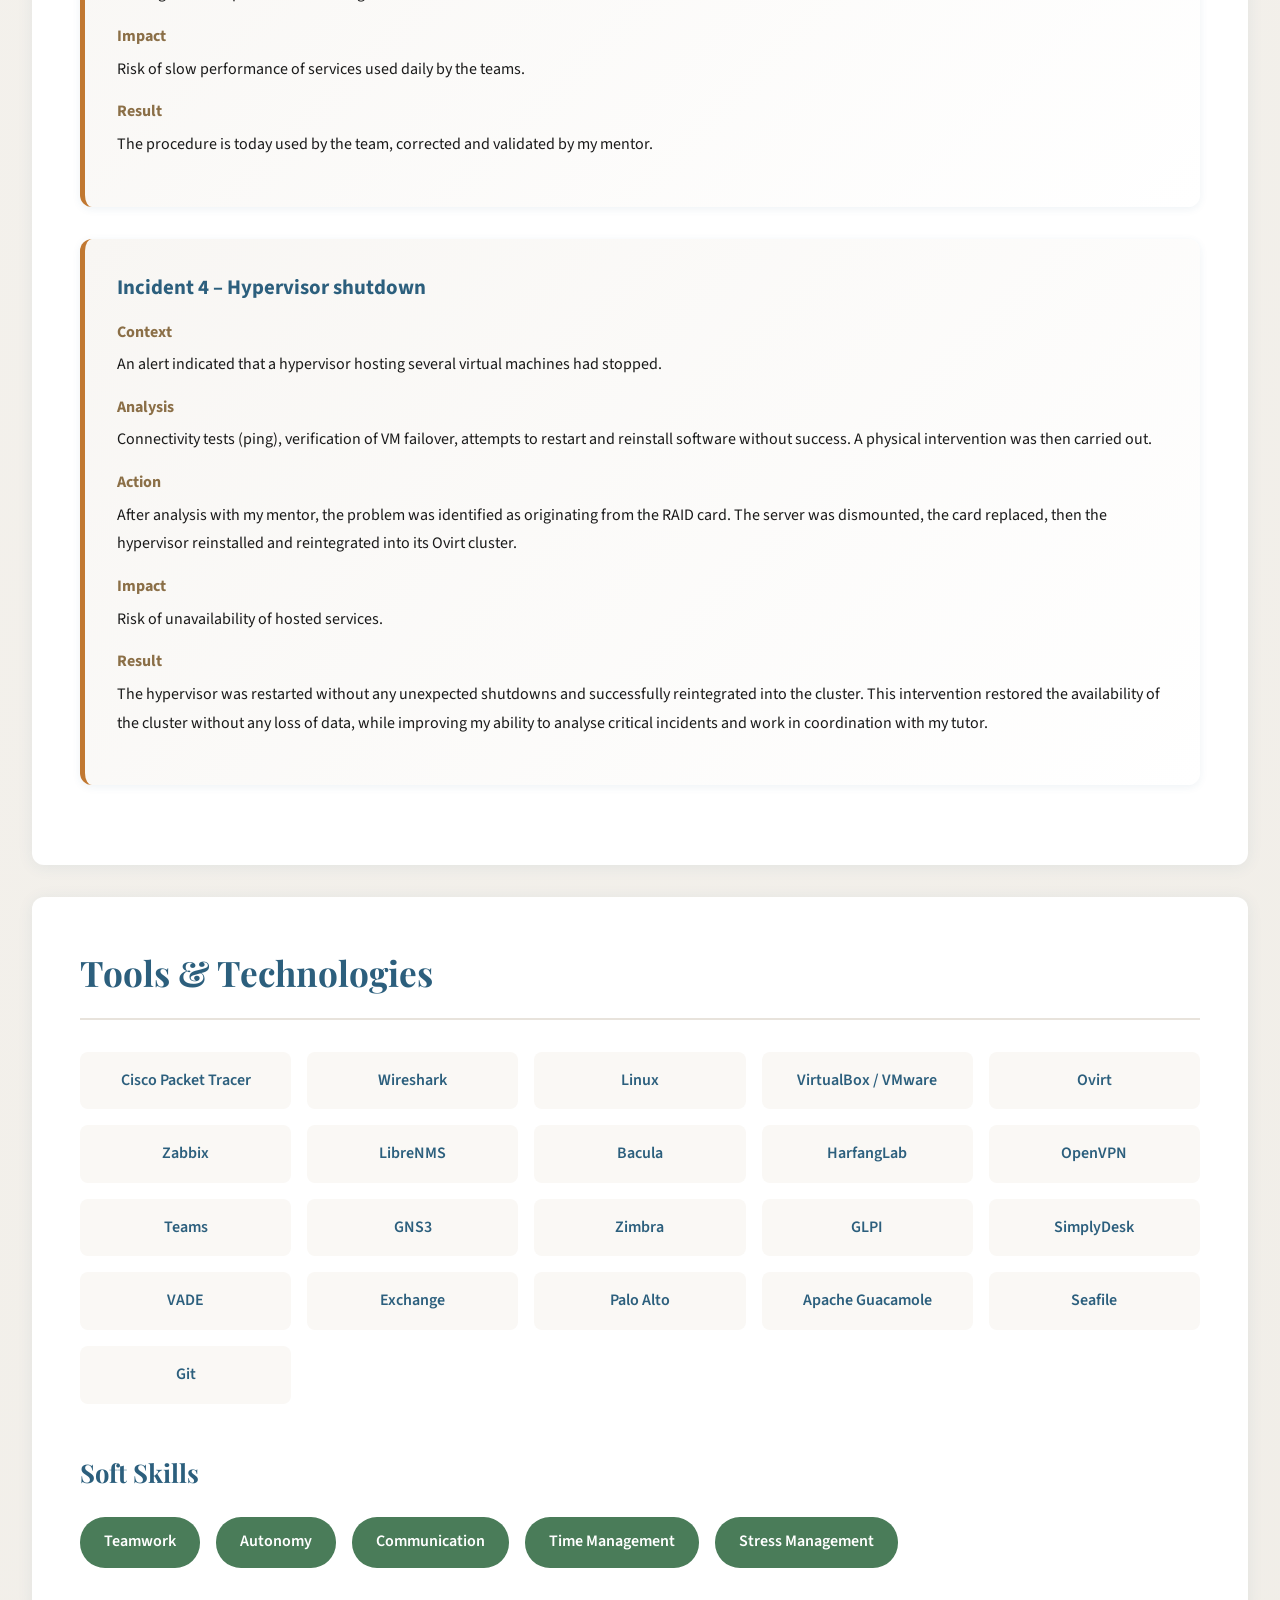
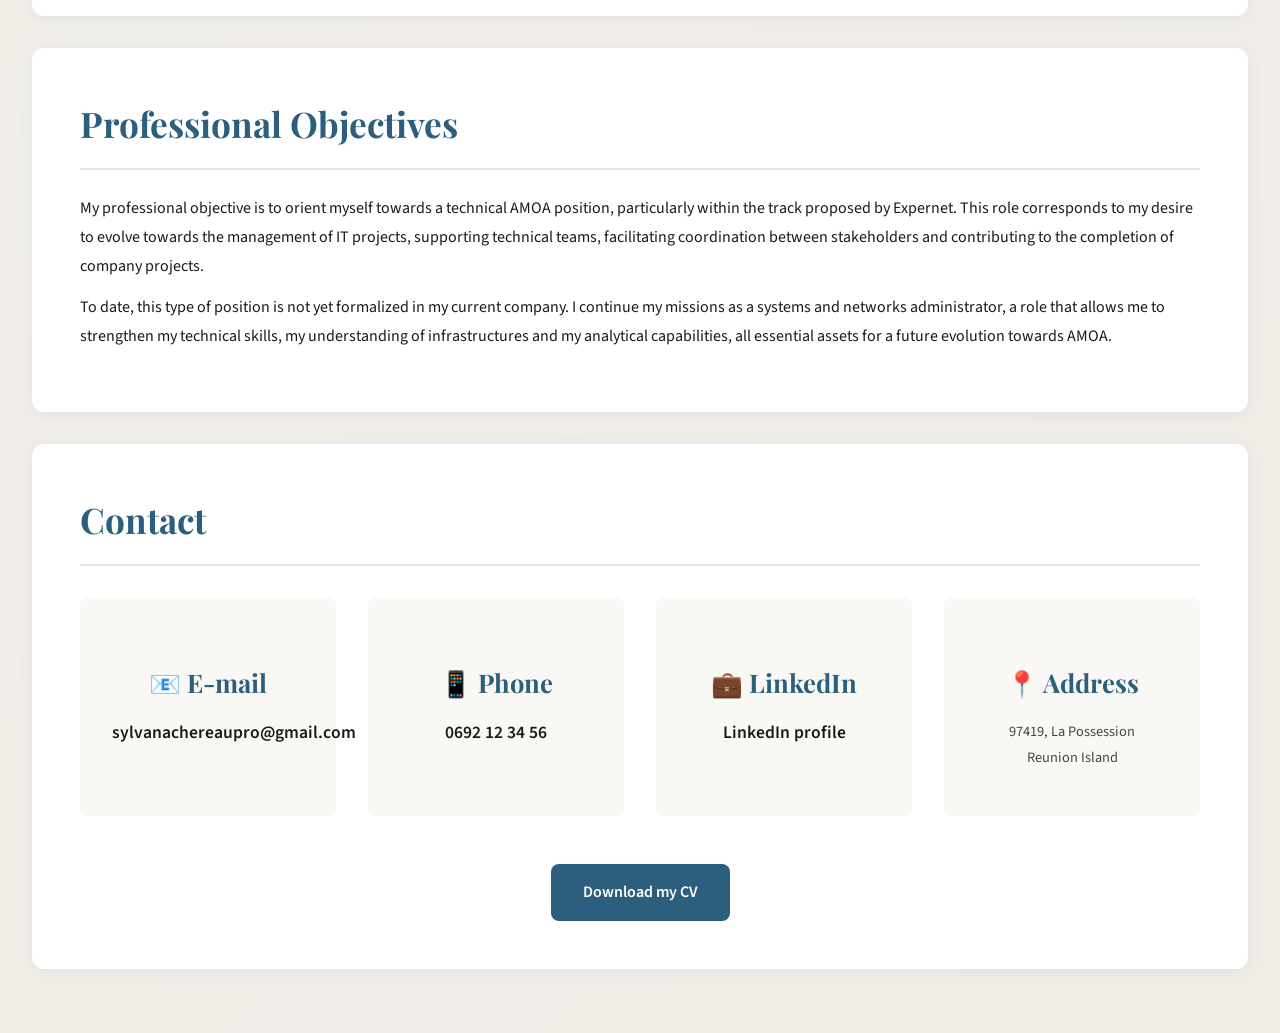
==== commit 85a228b5: "Fix link to French version of the portfolio" ====
--- a/Portfolio/my_portfolio.html
+++ b/Portfolio/my_portfolio.html
@@ -512,7 +512,7 @@
                 <li><a href="#contact">Contact</a></li>
             </ul>
             <div class="language-switch">
-                <a href="Mon_portfolio.html" class="btn btn-secondary">🇫🇷 Français</a>
+                <a href="./index.html">🇫🇷 Français</a>
             </div>
         </div>
     </nav>
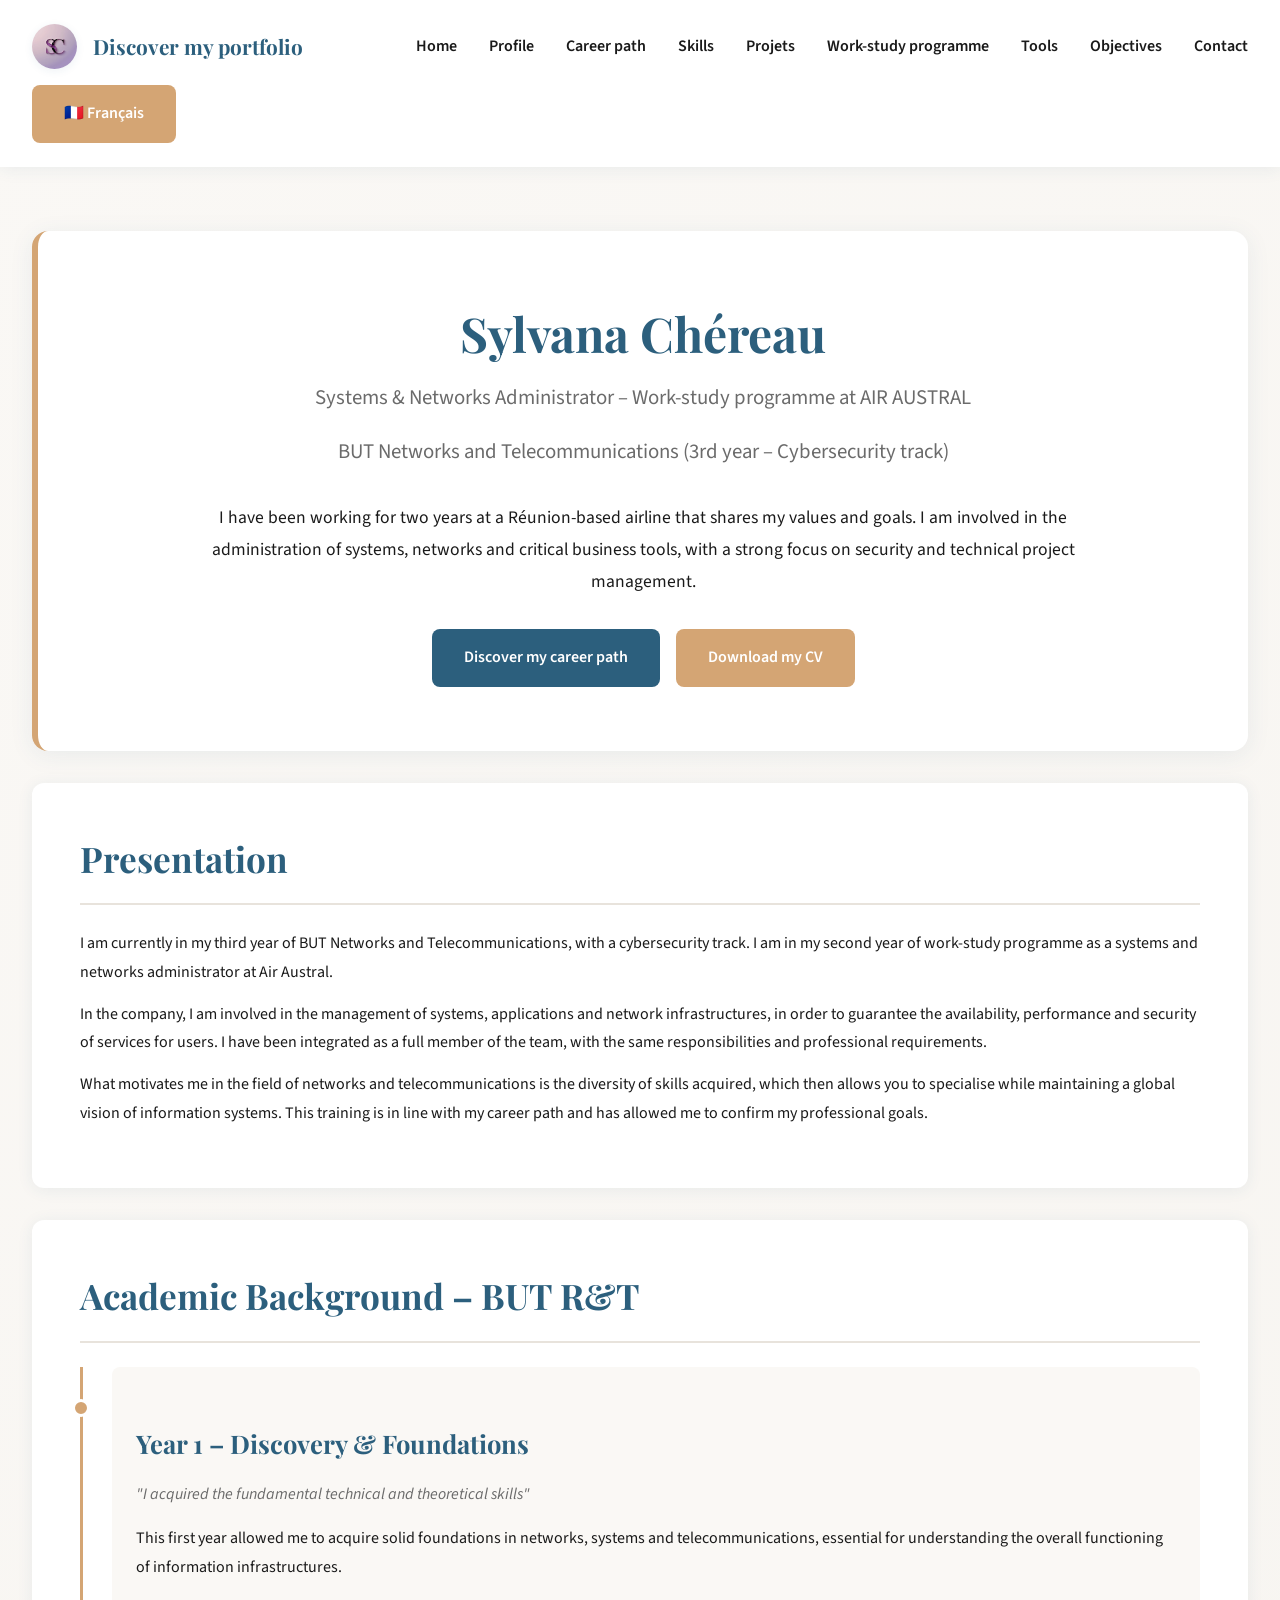
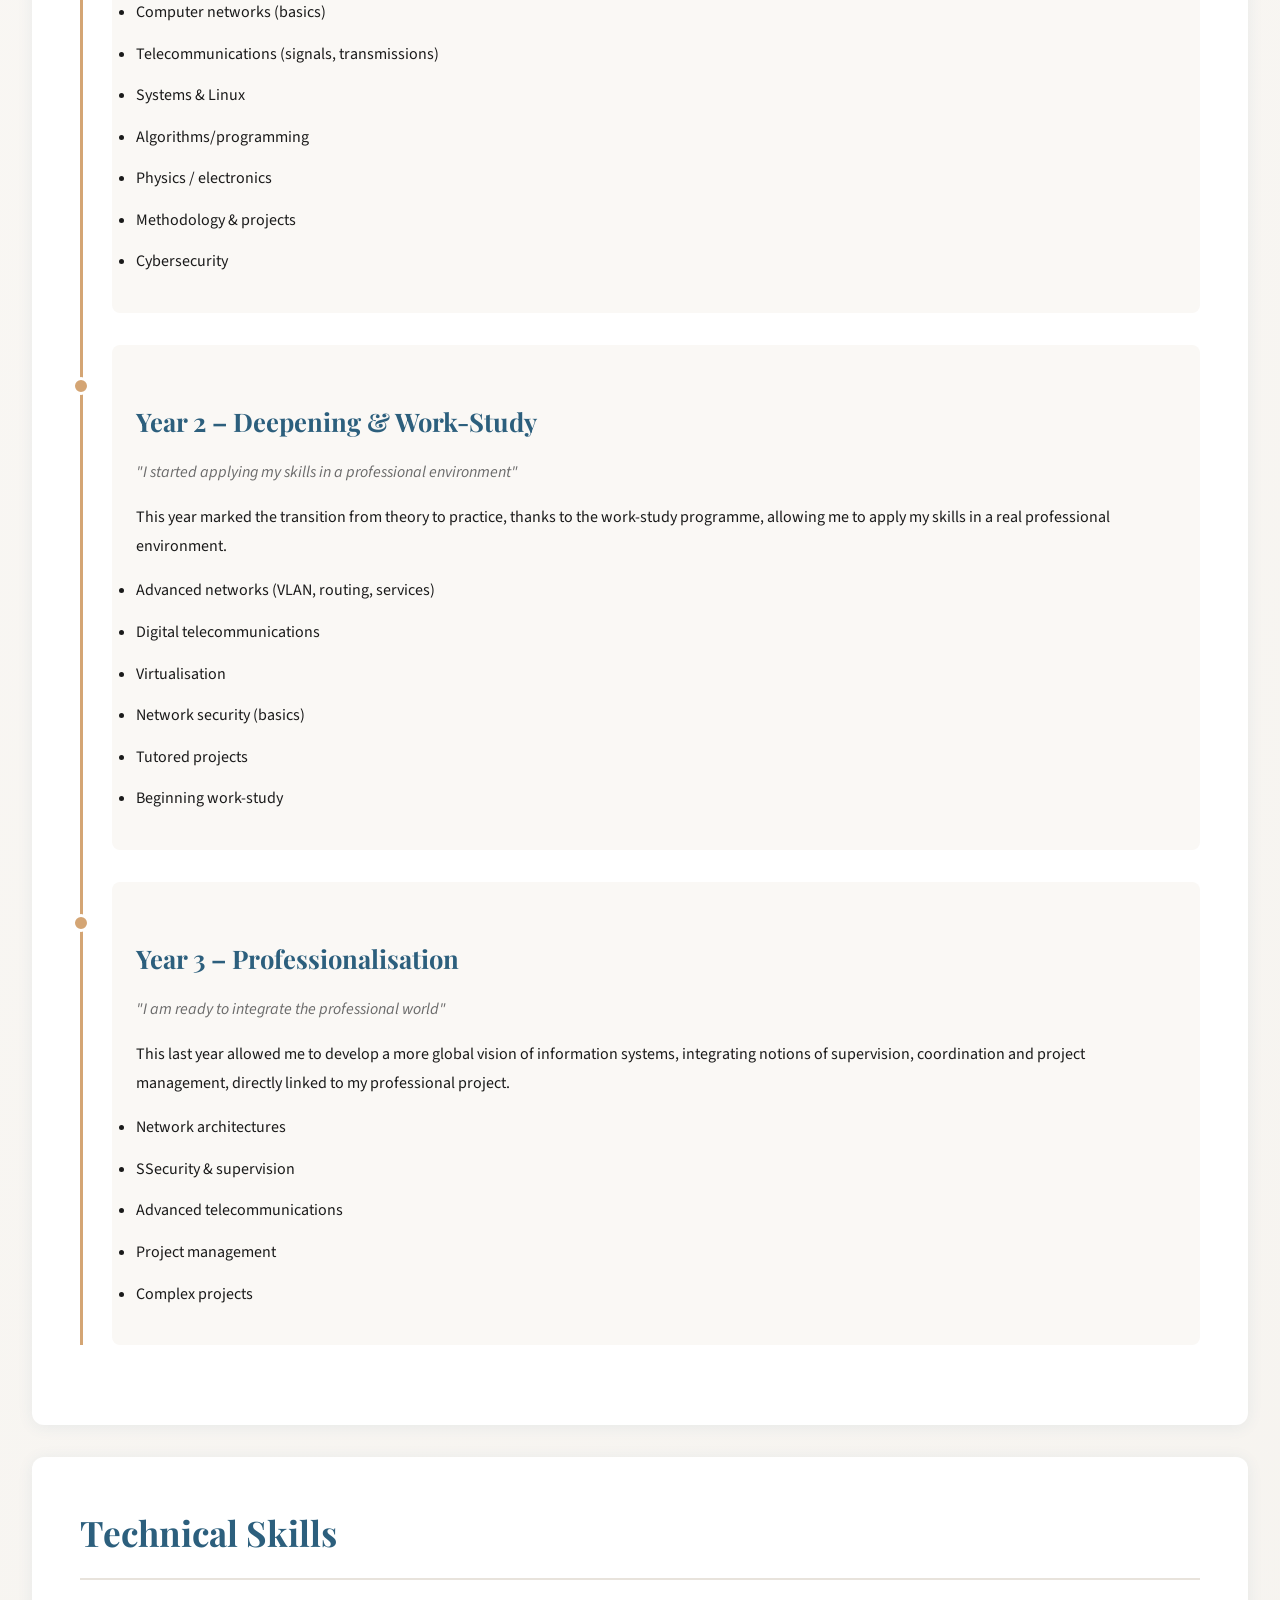
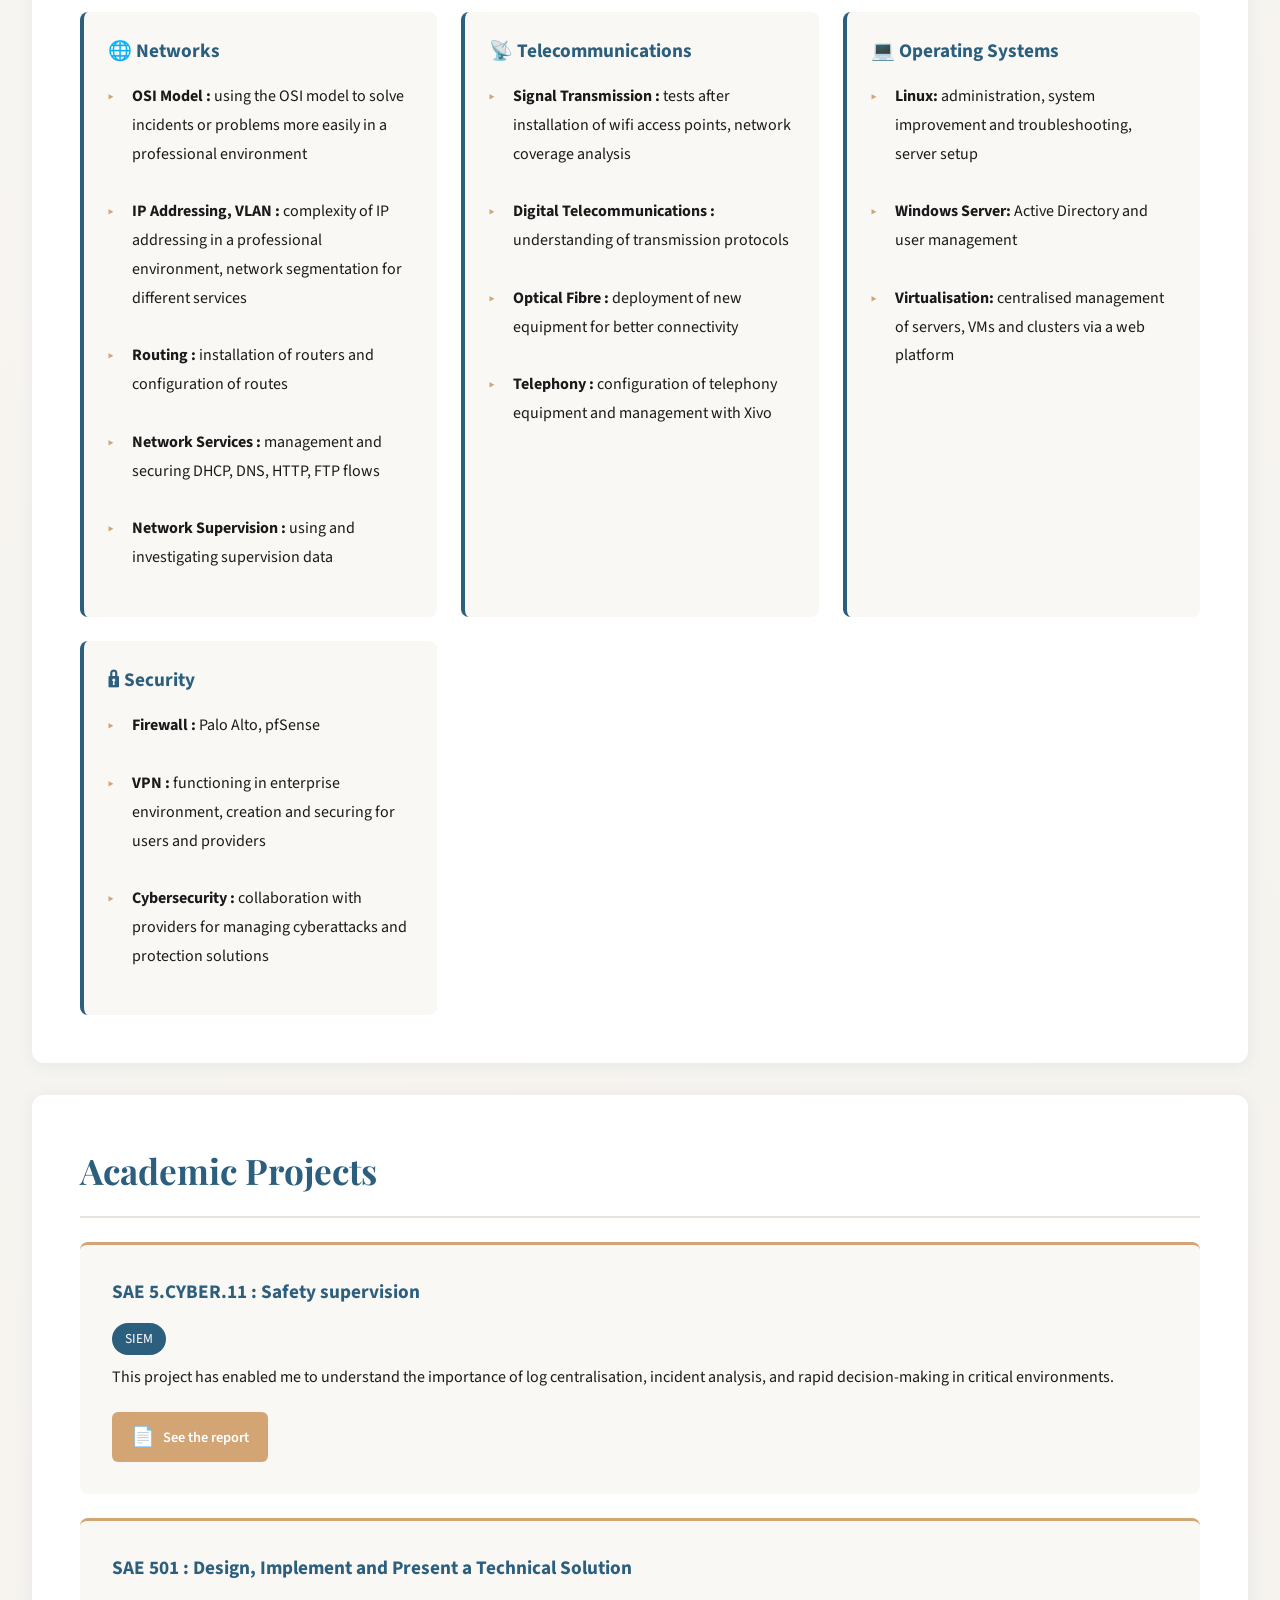
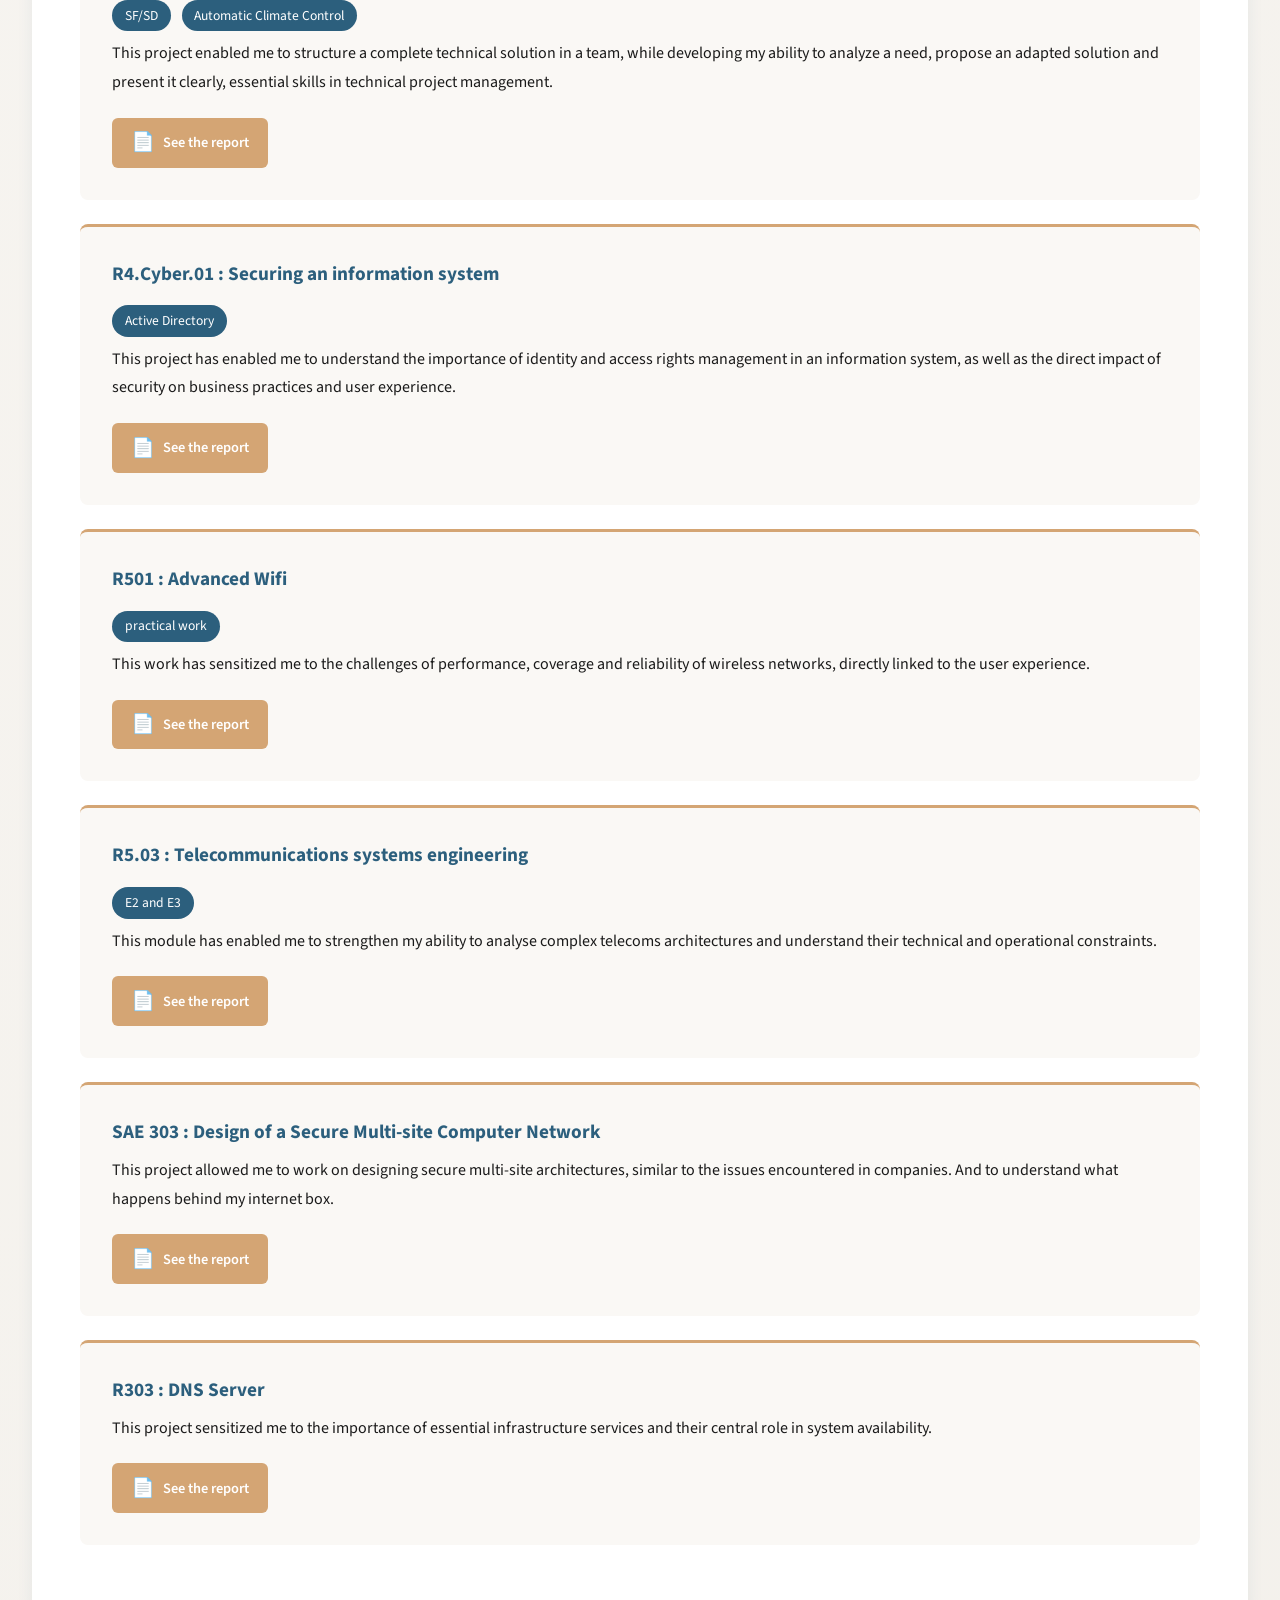
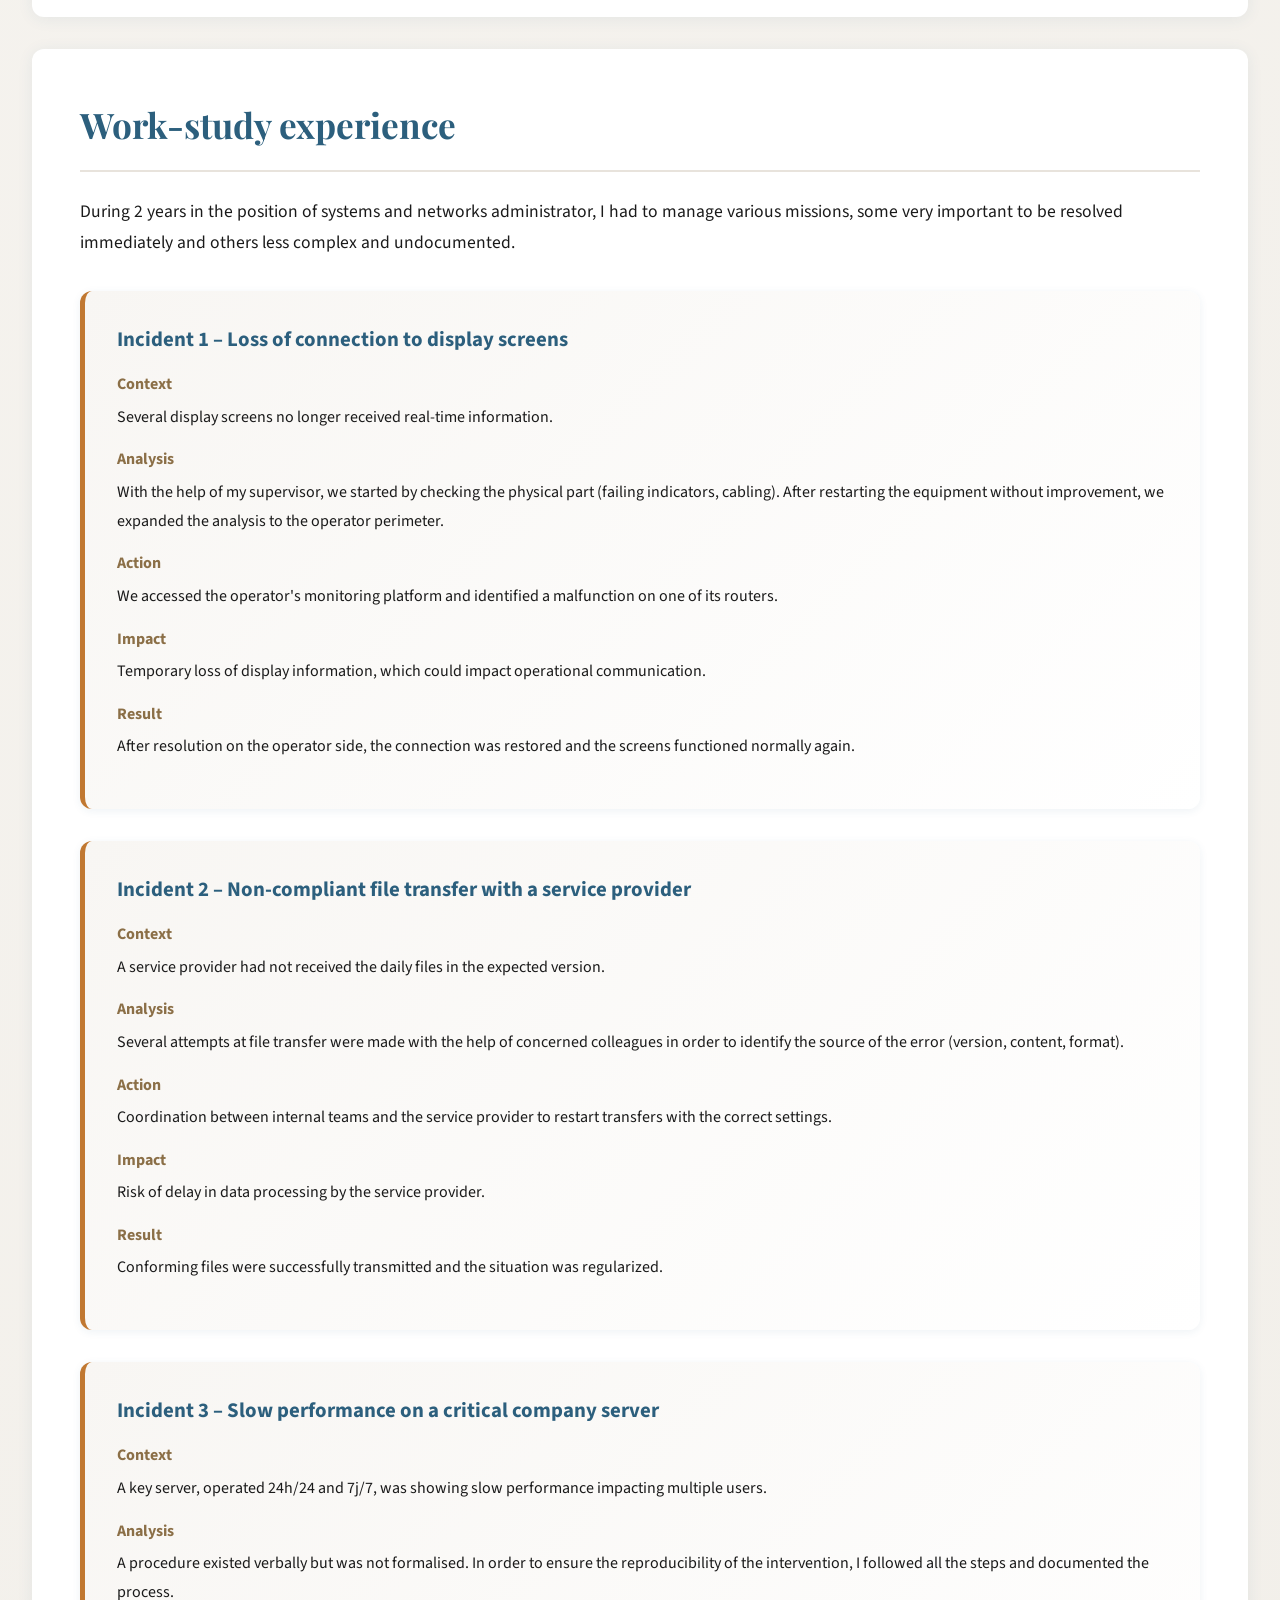
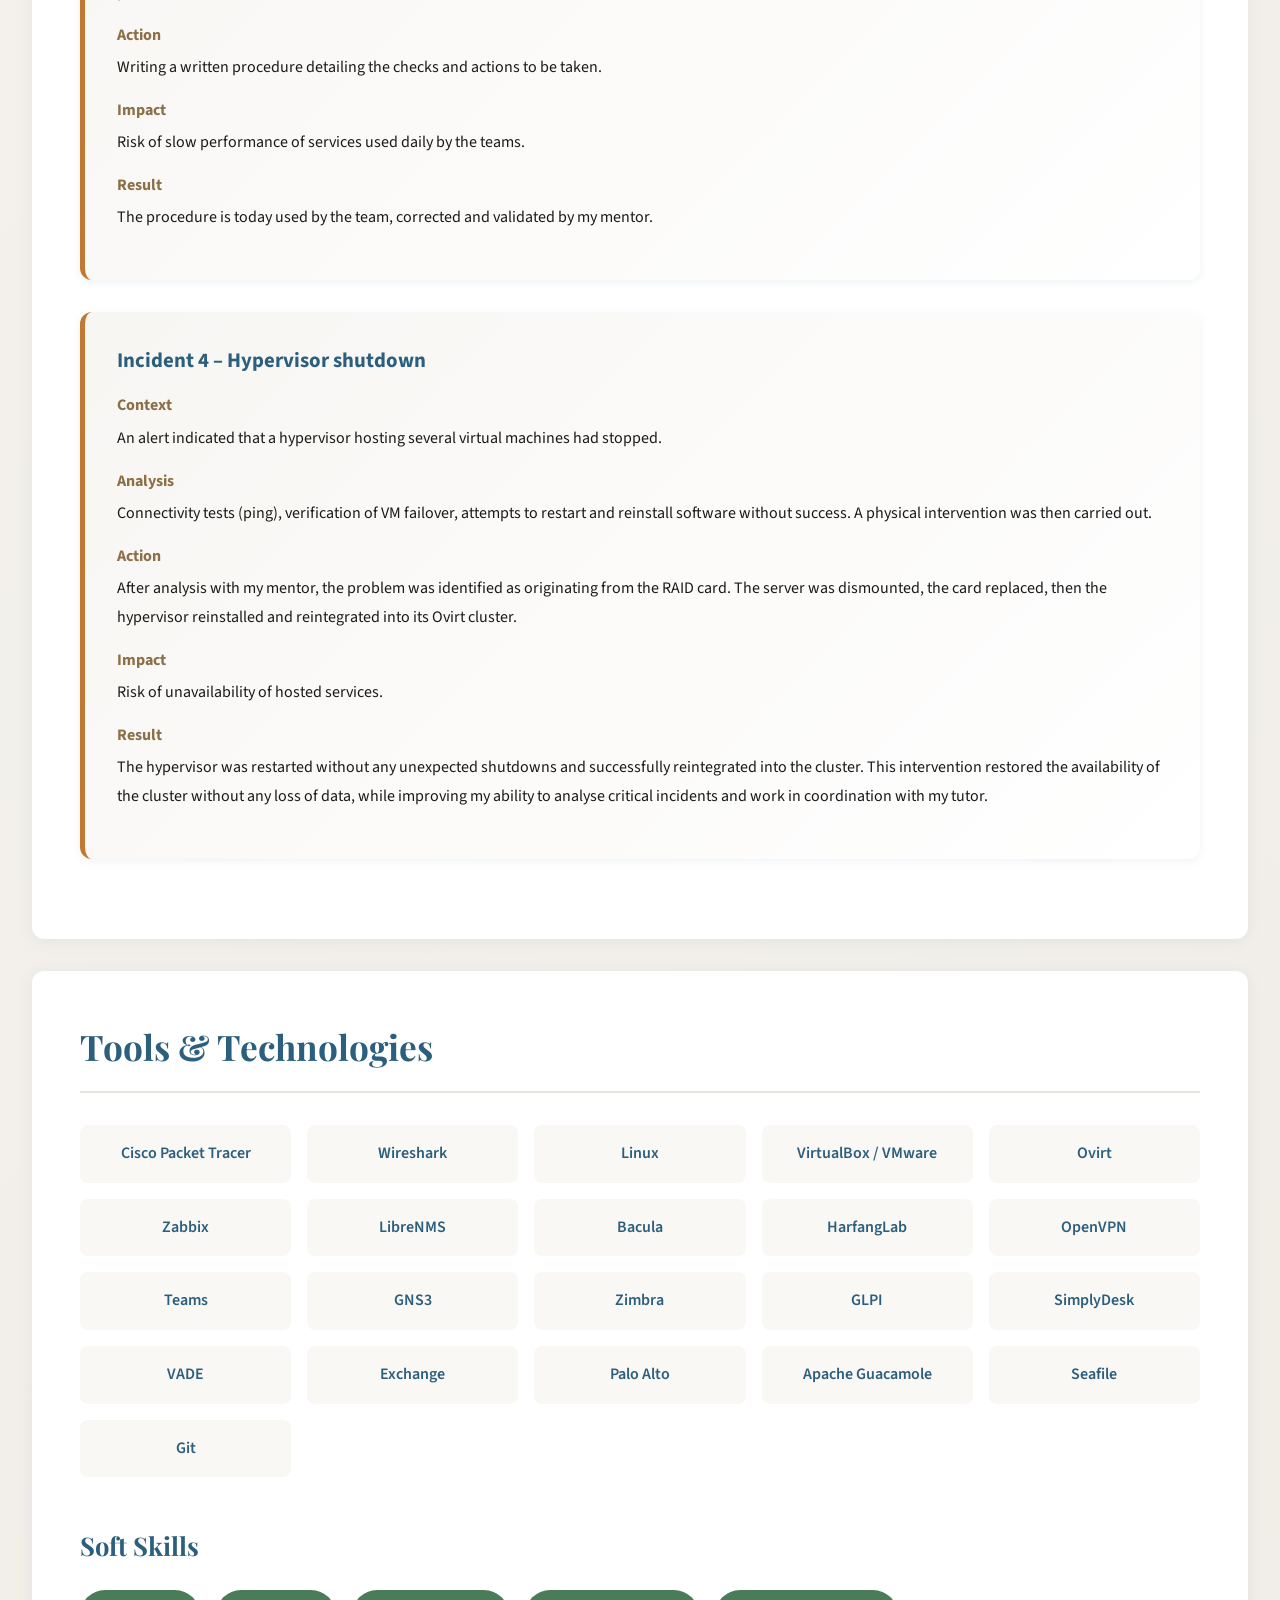
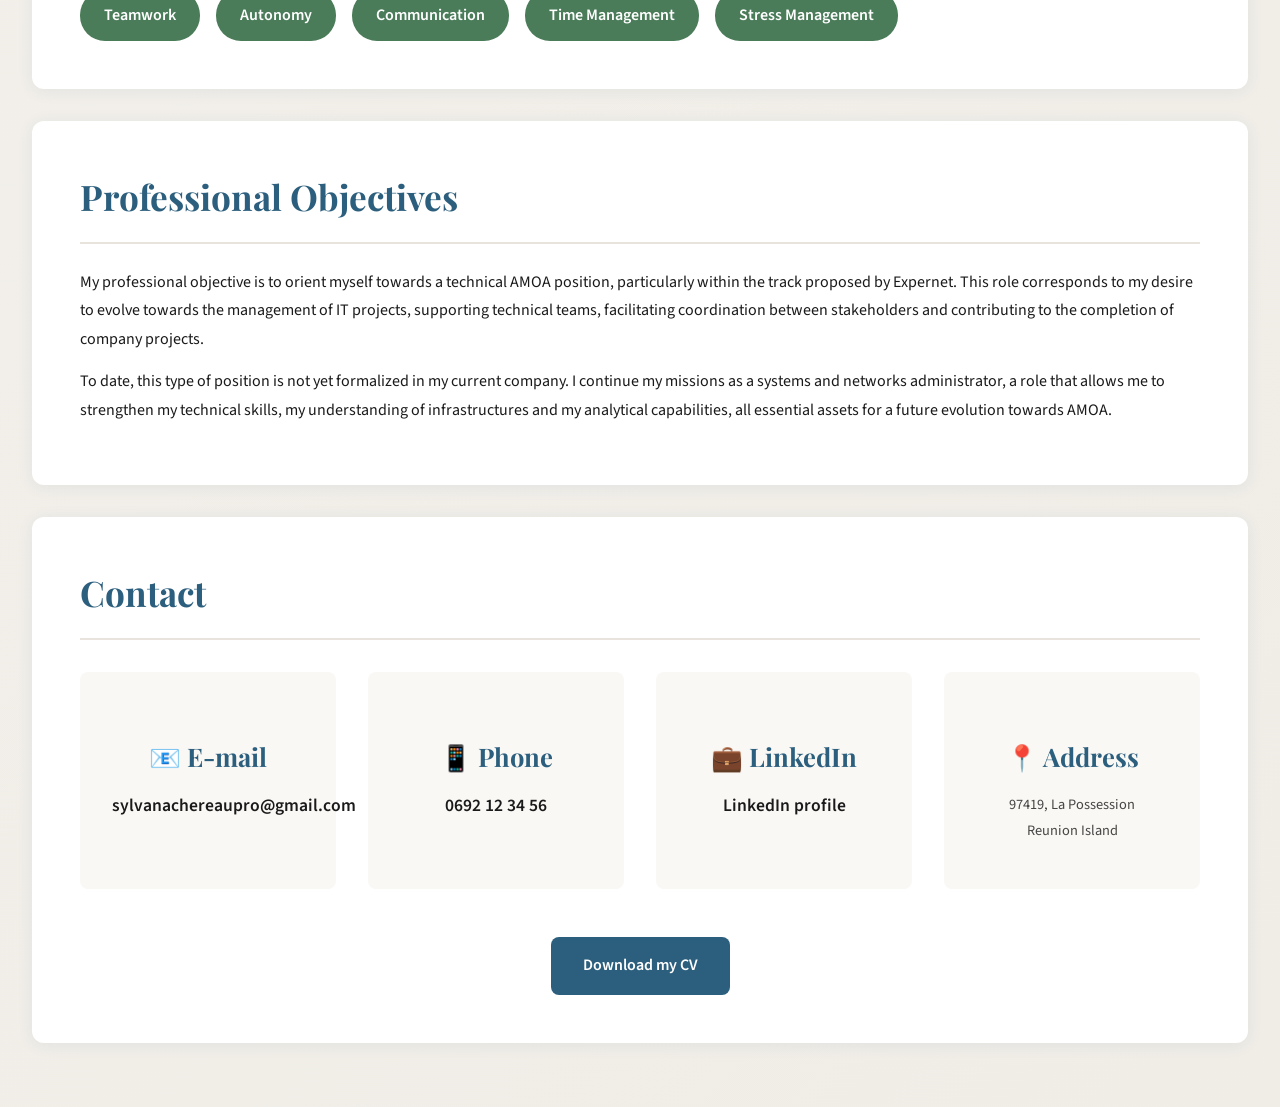
==== commit 08ac80aa: "Add button class to French language link" ====
--- a/Portfolio/my_portfolio.html
+++ b/Portfolio/my_portfolio.html
@@ -512,7 +512,7 @@
                 <li><a href="#contact">Contact</a></li>
             </ul>
             <div class="language-switch">
-                <a href="./index.html">🇫🇷 Français</a>
+                <a href="./index.html" class="btn btn-secondary">🇫🇷 Français</a>
             </div>
         </div>
     </nav>
